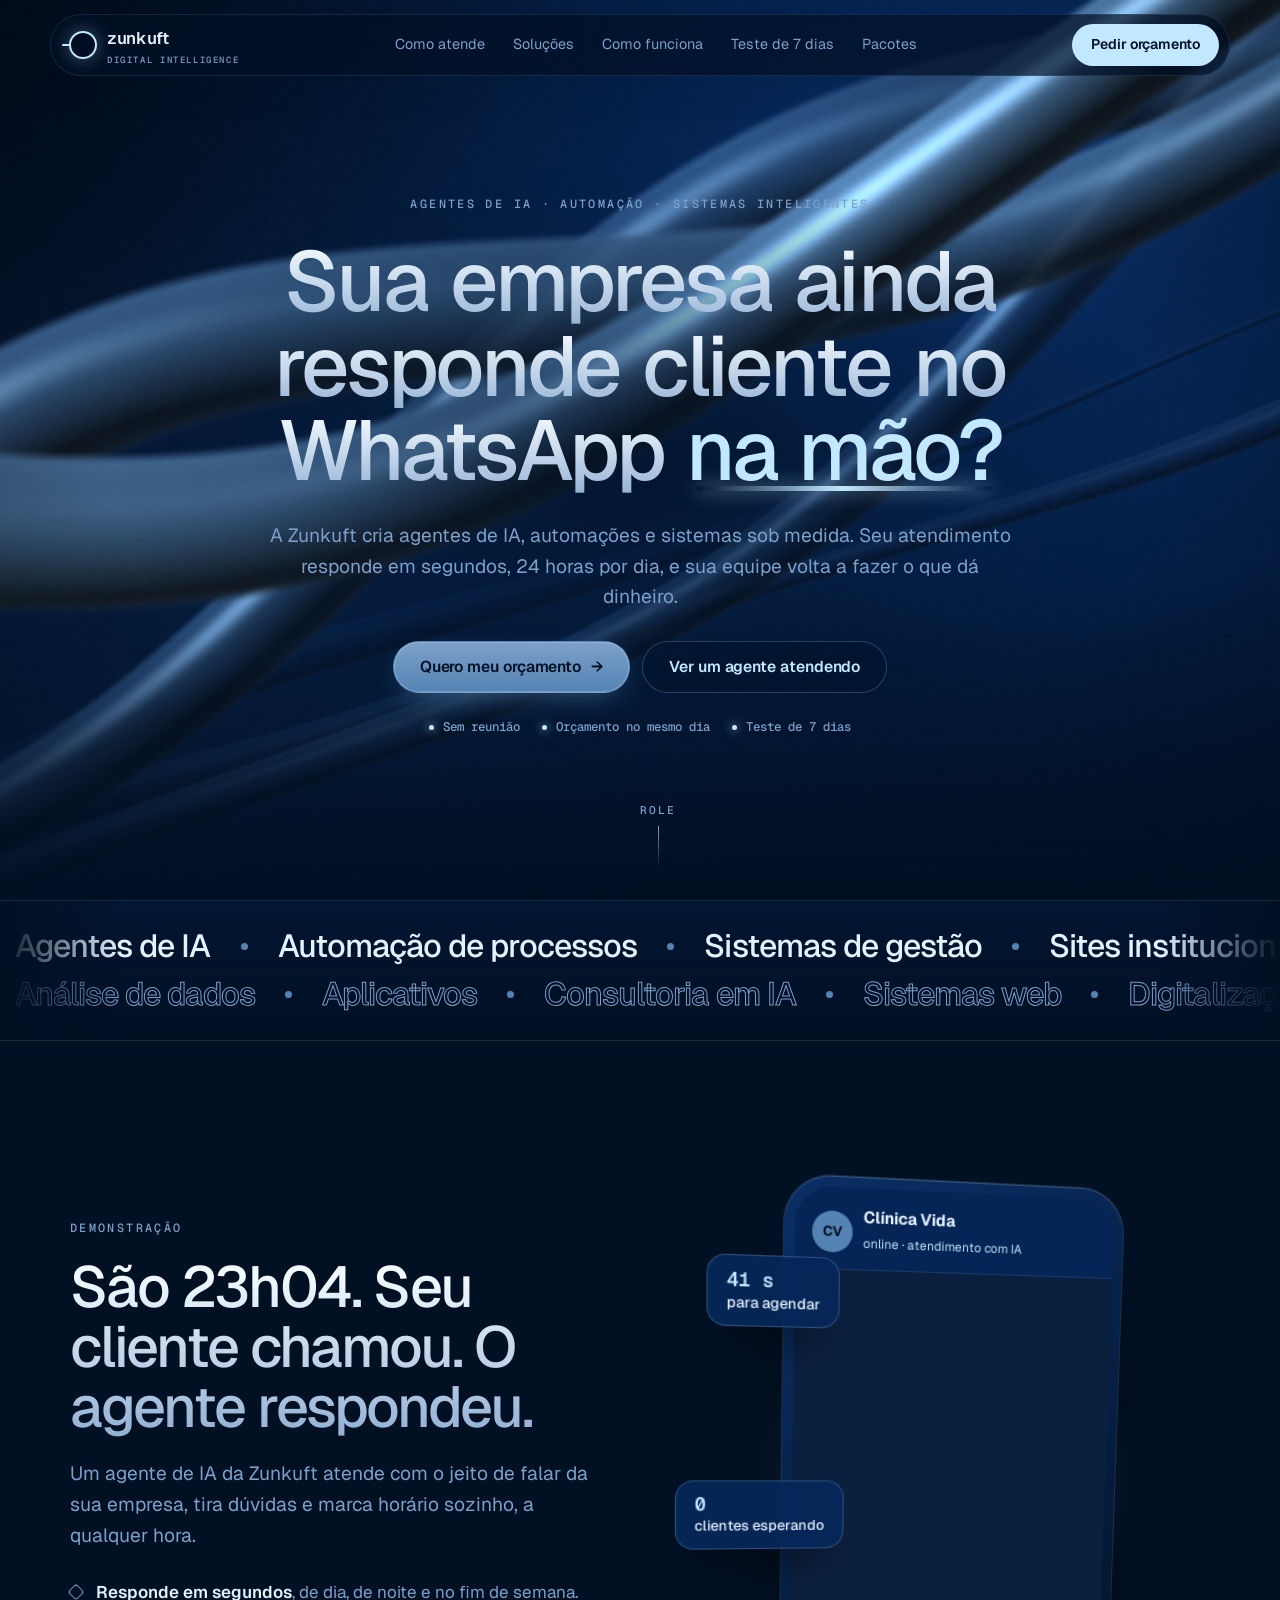
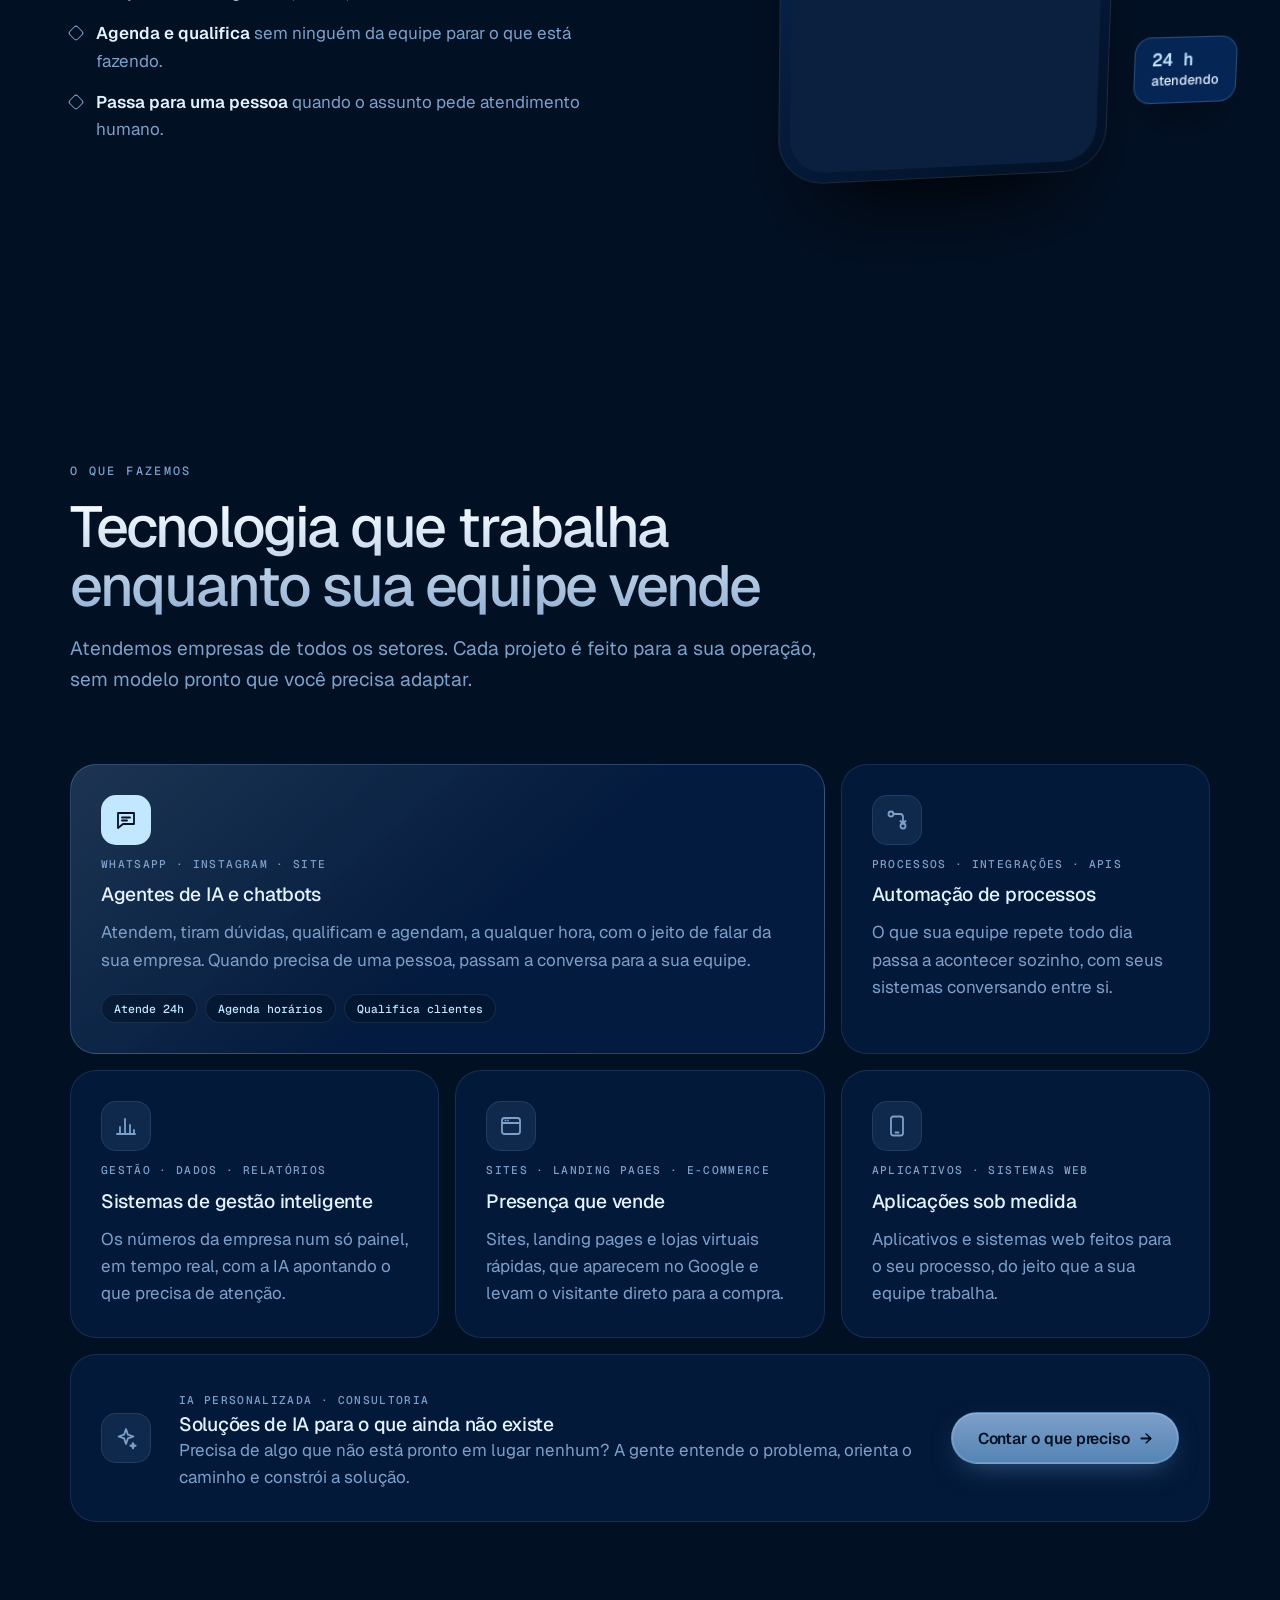
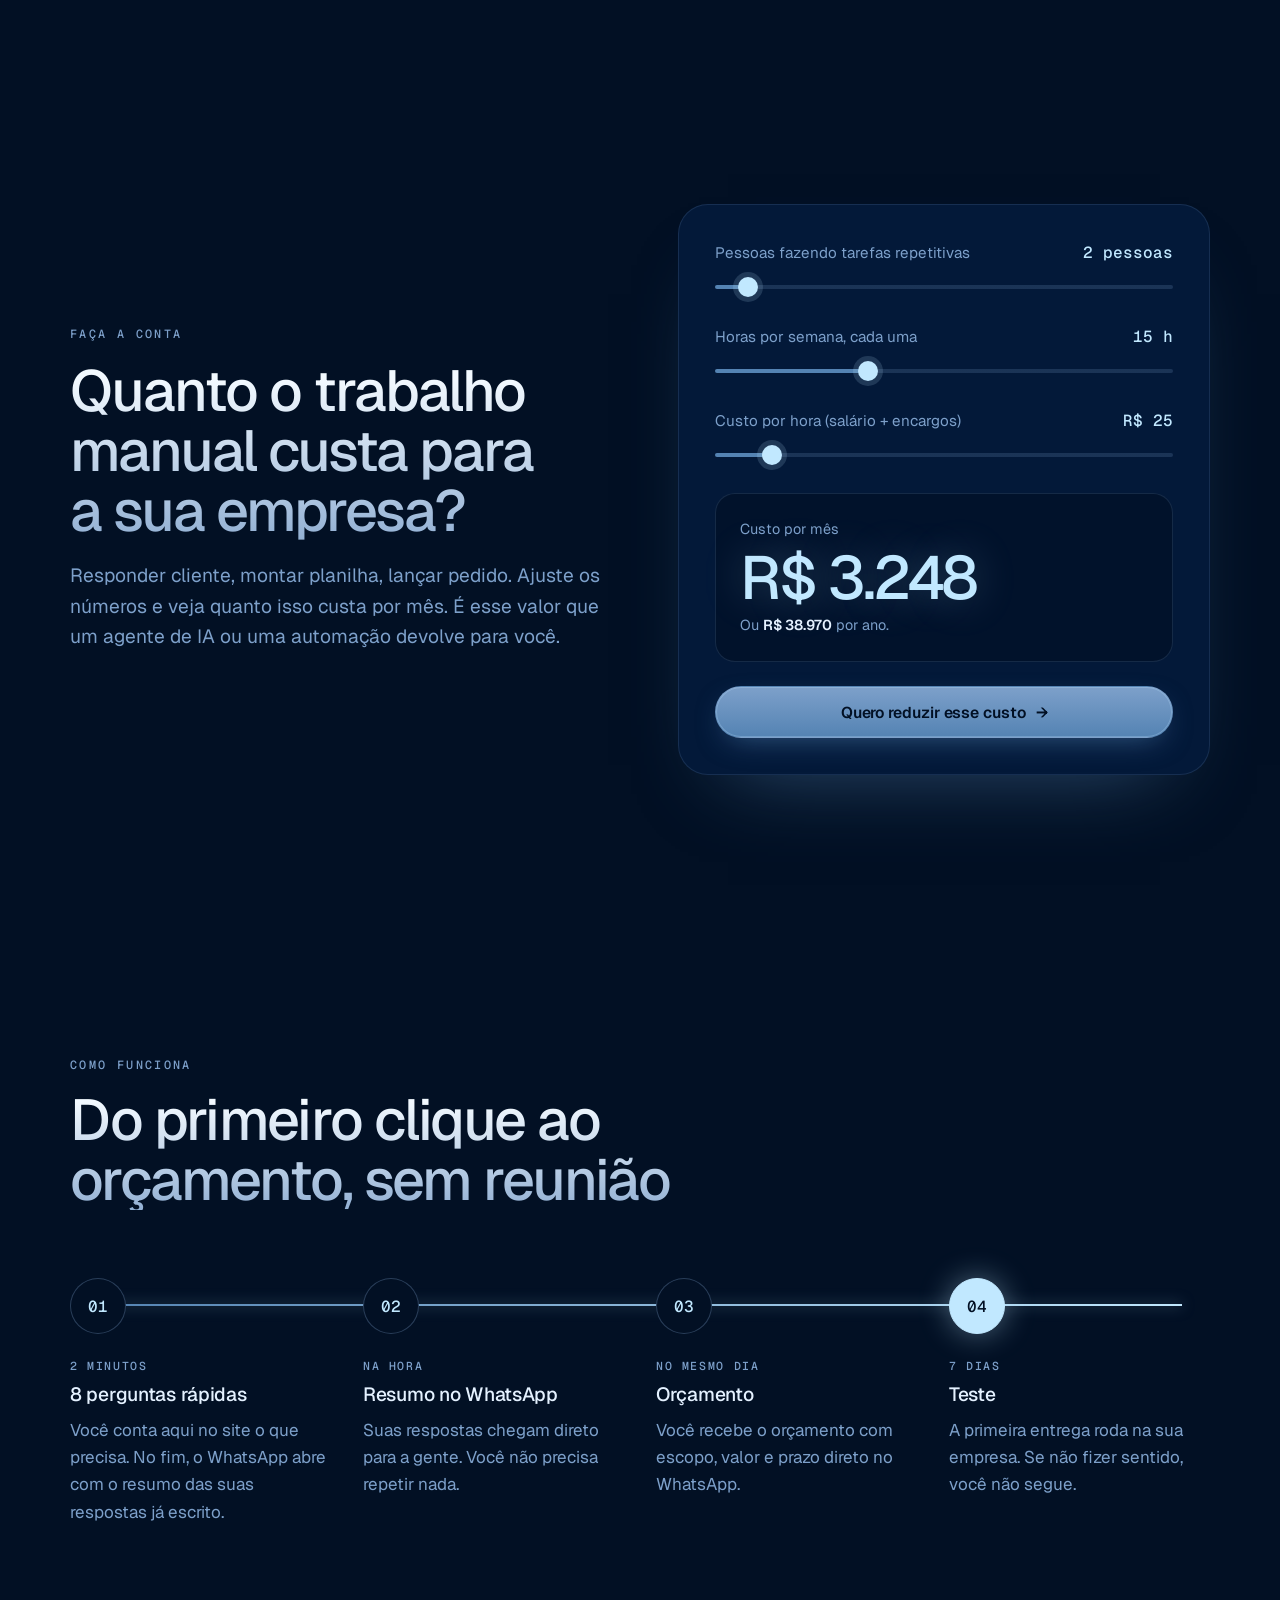
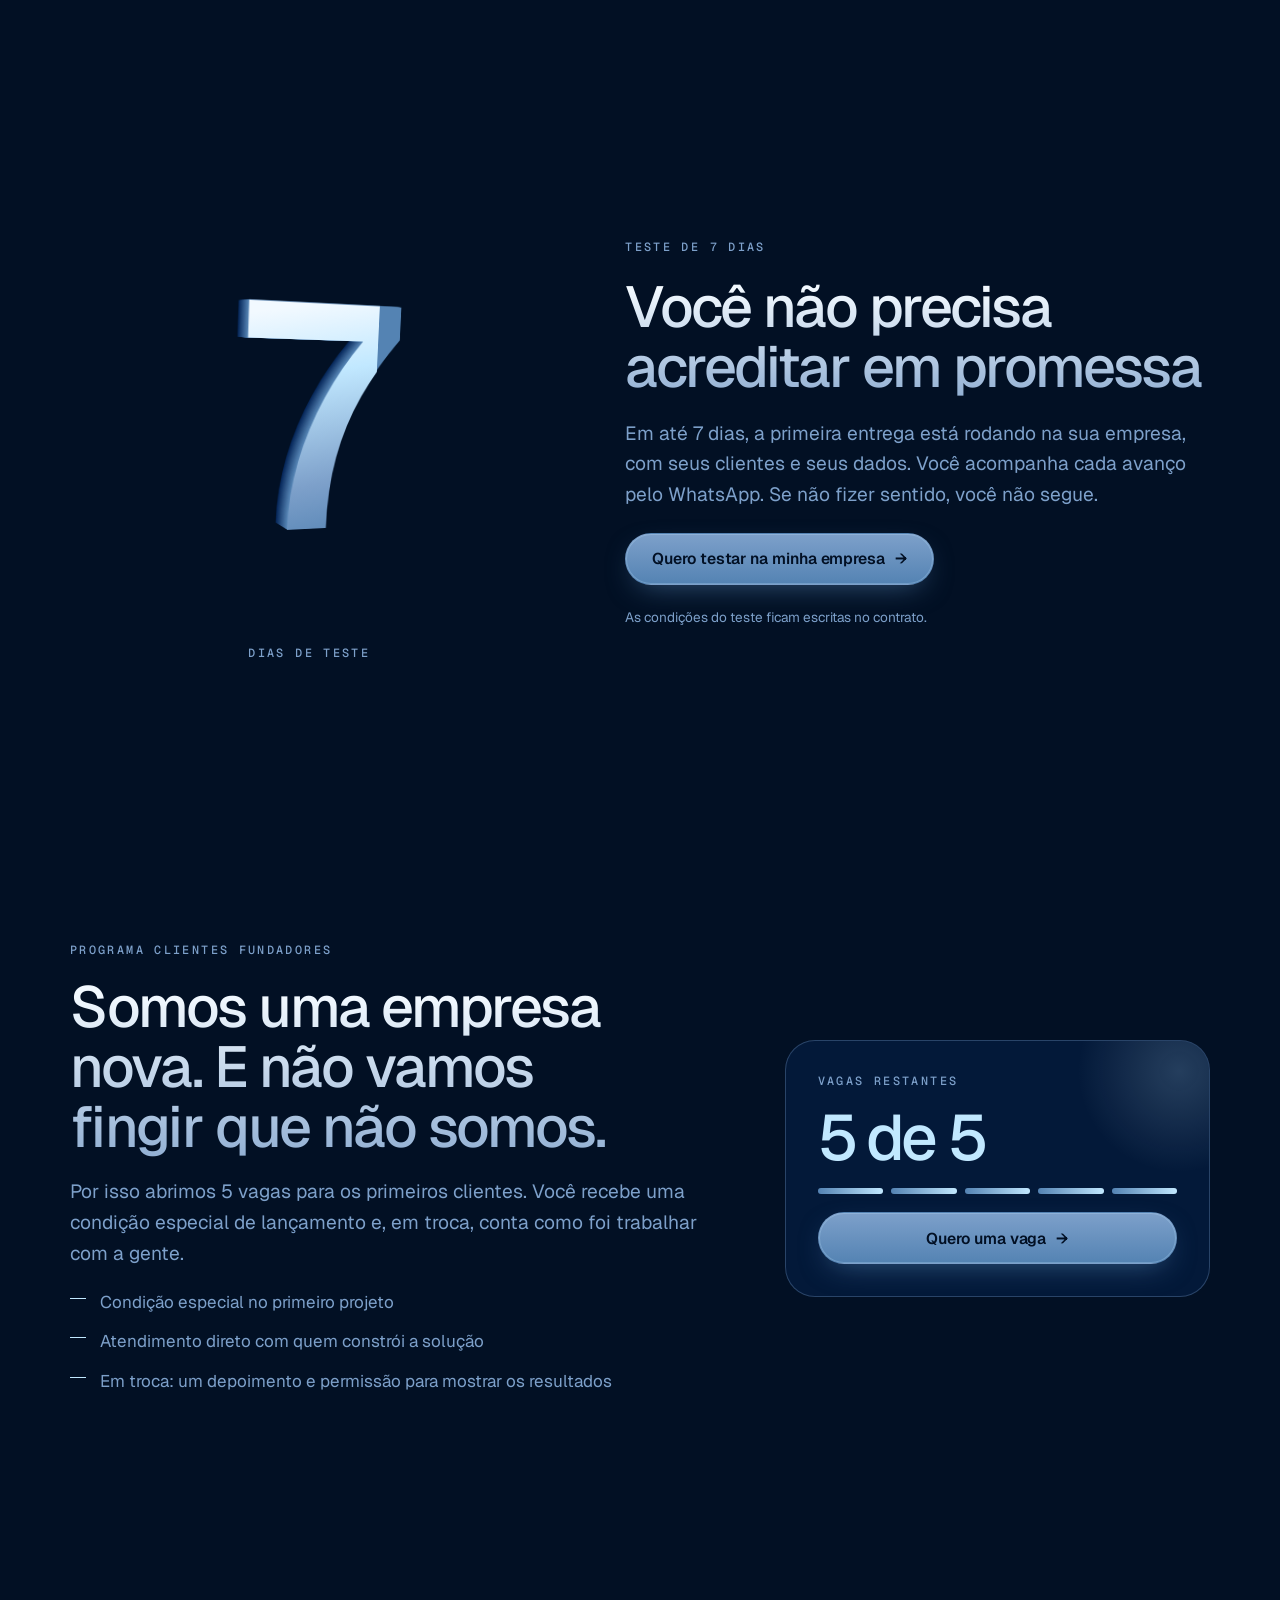
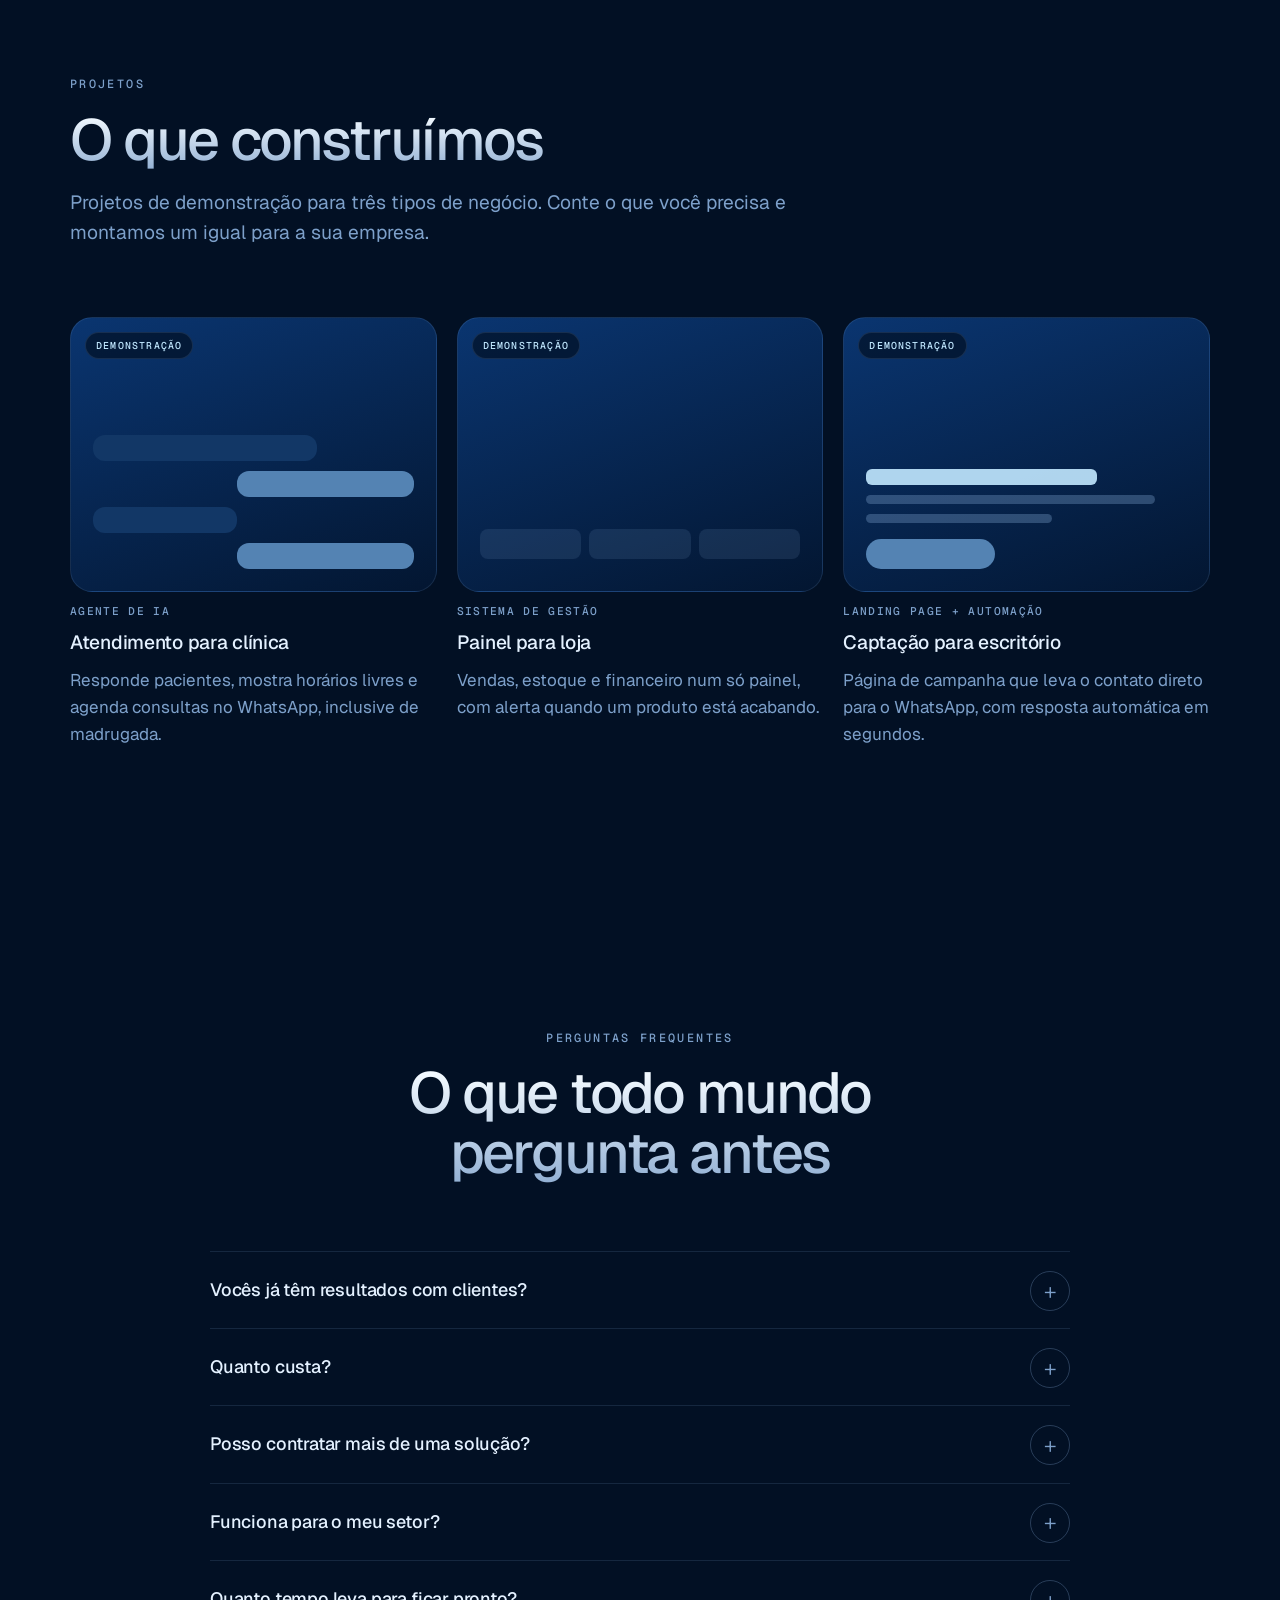
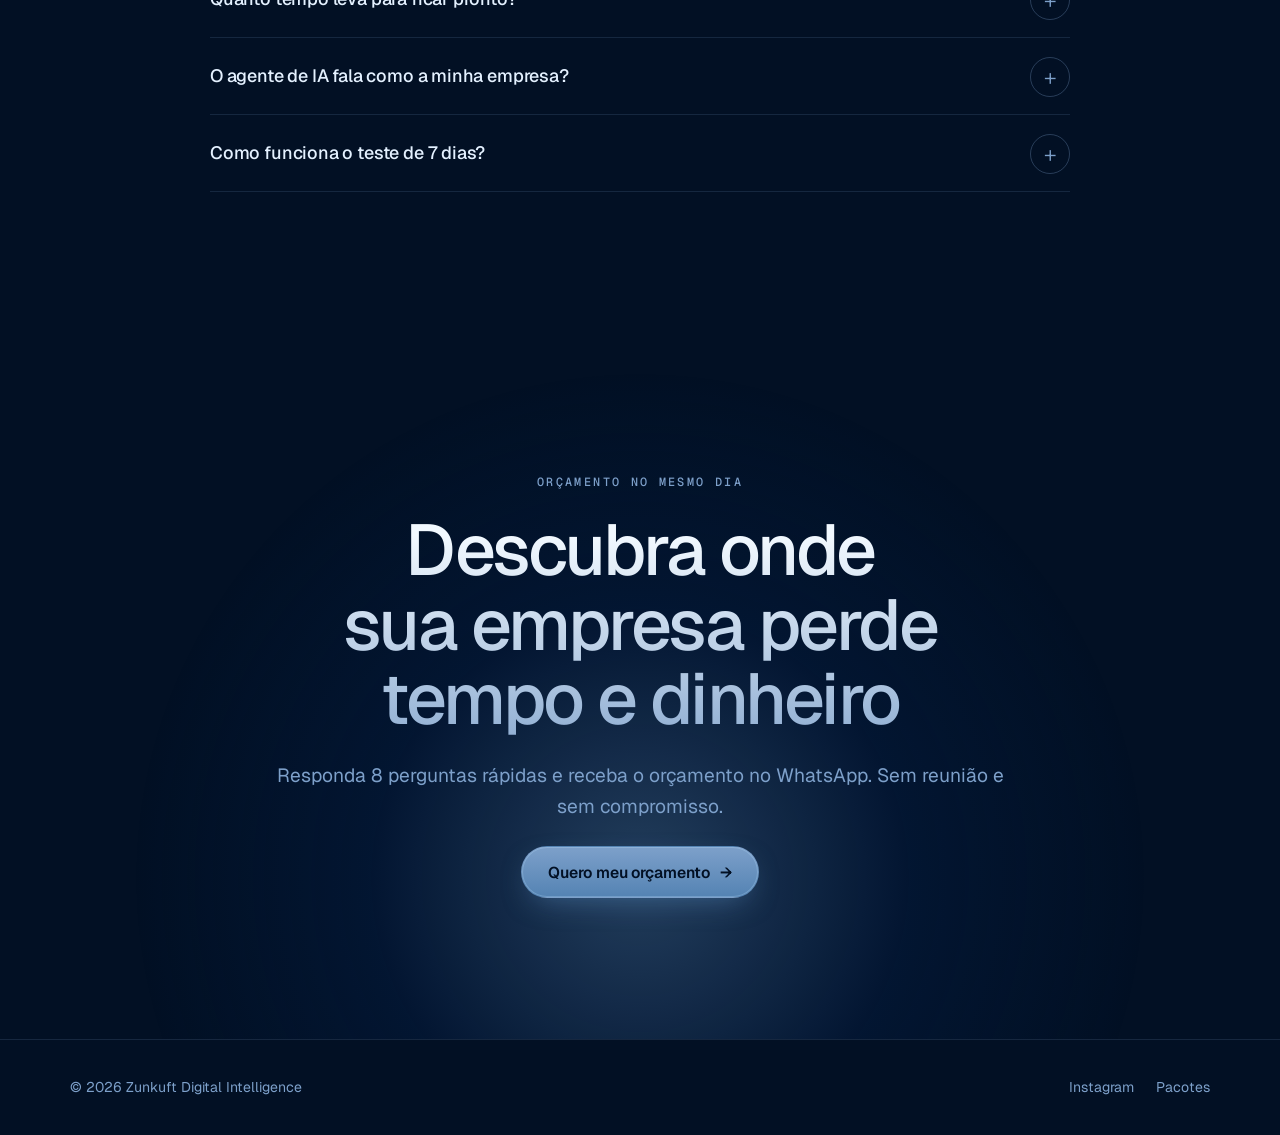
==== index.html @ aa63cb84 "Nova identidade azul-noite e estrutura cinematográfica com 3D - Paleta #021024 (60%), #5483B3 (20%)," ====
<!doctype html>
<html lang="pt-BR">
<head>
<meta charset="utf-8">
<meta name="viewport" content="width=device-width, initial-scale=1, viewport-fit=cover">
<title>Zunkuft Digital Intelligence · Agentes de IA, automação e sistemas sob medida</title>
<meta name="description" content="A Zunkuft cria agentes de IA, automações, sistemas de gestão inteligente, sites e landing pages sob medida. Orçamento no mesmo dia pelo WhatsApp e teste de 7 dias.">
<meta name="theme-color" content="#021024">
<meta property="og:title" content="Zunkuft Digital Intelligence">
<meta property="og:description" content="Agentes de IA, automações e sistemas sob medida. Orçamento no mesmo dia pelo WhatsApp e teste de 7 dias.">
<meta property="og:type" content="website">
<link rel="icon" href="data:image/svg+xml,%3Csvg xmlns='http://www.w3.org/2000/svg' viewBox='0 0 32 32'%3E%3Crect width='32' height='32' rx='8' fill='%23021024'/%3E%3Ccircle cx='18' cy='16' r='7' fill='none' stroke='%23C1E8FF' stroke-width='2.6'/%3E%3Cpath d='M5 16h6' stroke='%23C1E8FF' stroke-width='2.6' stroke-linecap='round'/%3E%3C/svg%3E">
<link rel="preconnect" href="https://fonts.googleapis.com">
<link rel="preconnect" href="https://fonts.gstatic.com" crossorigin>
<link rel="stylesheet" href="https://fonts.googleapis.com/css2?family=Geist:wght@300..700&family=Geist+Mono:wght@400;500&display=swap">
<link rel="stylesheet" href="assets/style.css">
<script>document.documentElement.classList.add("js")</script>
<script src="assets/config.js" defer></script>
<script src="assets/app.js" defer></script>
</head>
<body>
<a class="skip" href="#conteudo">Pular para o conteúdo</a>
<div class="progress" aria-hidden="true"></div>

<header class="top">
  <div class="nav-bar">
    <a class="brand" href="index.html" aria-label="Zunkuft Digital Intelligence, início">
      <span class="brand-mark" aria-hidden="true"></span>
      <span><b>zunkuft</b><small>Digital Intelligence</small></span>
    </a>
    <nav class="nav" aria-label="Principal">
      <a href="#demo">Como atende</a>
      <a href="#solucoes">Soluções</a>
      <a href="#como-funciona">Como funciona</a>
      <a href="#teste">Teste de 7 dias</a>
      <a href="pacotes.html">Pacotes</a>
    </nav>
    <div class="top-actions">
      <a class="btn btn-ghost" href="#" data-wa="Olá! Vim pelo site da Zunkuft.">WhatsApp</a>
      <a class="btn btn-light" href="#aplicar" data-aplicar>Pedir orçamento</a>
    </div>
  </div>
</header>

<main id="conteudo">

<section class="hero" id="topo">
  <canvas id="gl" aria-hidden="true"></canvas>
  <div class="hero-scrim" aria-hidden="true"></div>
  <div class="container hero-inner">
    <p class="kicker intro" style="--d:.4s">Agentes de IA · Automação · Sistemas inteligentes</p>
    <h1 class="hero-title"><span class="w"><span style="--i:0">Sua</span></span> <span class="w"><span style="--i:1">empresa</span></span> <span class="w"><span style="--i:2">ainda</span></span> <span class="w"><span style="--i:3">responde</span></span> <span class="w"><span style="--i:4">cliente</span></span> <span class="w"><span style="--i:5">no</span></span> <span class="w"><span style="--i:6">WhatsApp</span></span> <em><span class="w"><span style="--i:7">na</span></span> <span class="w"><span style="--i:8">mão?</span></span></em></h1>
    <p class="lead intro" style="--d:1.5s">A Zunkuft cria agentes de IA, automações e sistemas sob medida. Seu atendimento responde em segundos, 24 horas por dia, e sua equipe volta a fazer o que dá dinheiro.</p>
    <div class="cta-row intro" style="--d:1.7s">
      <a class="btn btn-primary" href="#aplicar" data-aplicar>Quero meu orçamento <span class="arr" aria-hidden="true">→</span></a>
      <a class="btn btn-ghost" href="#demo">Ver um agente atendendo</a>
    </div>
    <div class="proof intro" style="--d:1.9s"><span>Sem reunião</span><span>Orçamento no mesmo dia</span><span>Teste de 7 dias</span></div>
  </div>
  <a class="scroll-cue intro" style="--d:2.3s" href="#demo" aria-label="Rolar para a demonstração">Role<i aria-hidden="true"></i></a>
</section>

<div class="marquee" aria-hidden="true">
  <div class="track">
    <span>Agentes de IA</span><span>Automação de processos</span><span>Sistemas de gestão</span><span>Sites institucionais</span><span>Landing pages</span><span>Chatbots</span><span>Integrações e APIs</span><span>E-commerce</span>
    <span>Agentes de IA</span><span>Automação de processos</span><span>Sistemas de gestão</span><span>Sites institucionais</span><span>Landing pages</span><span>Chatbots</span><span>Integrações e APIs</span><span>E-commerce</span>
  </div>
  <div class="track rev">
    <span>Análise de dados</span><span>Aplicativos</span><span>Consultoria em IA</span><span>Sistemas web</span><span>Digitalização</span><span>IA personalizada</span><span>Orçamento no mesmo dia</span><span>Teste de 7 dias</span>
    <span>Análise de dados</span><span>Aplicativos</span><span>Consultoria em IA</span><span>Sistemas web</span><span>Digitalização</span><span>IA personalizada</span><span>Orçamento no mesmo dia</span><span>Teste de 7 dias</span>
  </div>
</div>

<section class="demo" id="demo">
  <div class="container">
    <div class="demo-copy reveal">
      <p class="kicker">Demonstração</p>
      <h2 class="grad">São 23h04. Seu cliente chamou. O agente respondeu.</h2>
      <p class="lead">Um agente de IA da Zunkuft atende com o jeito de falar da sua empresa, tira dúvidas e marca horário sozinho, a qualquer hora.</p>
      <ul class="ticks">
        <li><span><b>Responde em segundos</b>, de dia, de noite e no fim de semana.</span></li>
        <li><span><b>Agenda e qualifica</b> sem ninguém da equipe parar o que está fazendo.</span></li>
        <li><span><b>Passa para uma pessoa</b> quando o assunto pede atendimento humano.</span></li>
      </ul>
    </div>
    <div class="stage" id="stage">
      <div class="phone3d" id="phone3d">
        <div class="phone" role="img" aria-label="Demonstração: um agente de IA atende uma paciente às 23h04 e agenda uma consulta em 41 segundos.">
          <div class="screen">
            <div class="chat-head">
              <div class="avatar" aria-hidden="true">CV</div>
              <div><b>Clínica Vida</b><small>online · atendimento com IA</small></div>
            </div>
            <div class="chat-body" id="chat" aria-hidden="true"></div>
          </div>
        </div>
        <div class="chip3d c1" aria-hidden="true"><div><b>41 s</b>para agendar</div></div>
        <div class="chip3d c2" aria-hidden="true"><div><b>24 h</b>atendendo</div></div>
        <div class="chip3d c3" aria-hidden="true"><div><b>0</b>clientes esperando</div></div>
      </div>
    </div>
  </div>
</section>

<section id="solucoes">
  <div class="container">
    <div class="sec-head reveal">
      <p class="kicker">O que fazemos</p>
      <h2 class="grad">Tecnologia que trabalha enquanto sua equipe vende</h2>
      <p class="lead">Atendemos empresas de todos os setores. Cada projeto é feito para a sua operação, sem modelo pronto que você precisa adaptar.</p>
    </div>
    <div class="sol" data-stagger>
      <article class="card feature" data-tilt>
        <div class="ico" aria-hidden="true"><svg viewBox="0 0 24 24" fill="none" stroke="currentColor" stroke-width="1.8" stroke-linecap="round" stroke-linejoin="round"><path d="M4 5h16v11H9l-5 4z"/><path d="M8 9.5h8M8 12.5h5"/></svg></div>
        <span class="tag">WhatsApp · Instagram · Site</span>
        <h3>Agentes de IA e chatbots</h3>
        <p>Atendem, tiram dúvidas, qualificam e agendam, a qualquer hora, com o jeito de falar da sua empresa. Quando precisa de uma pessoa, passam a conversa para a sua equipe.</p>
        <div class="chips"><span>Atende 24h</span><span>Agenda horários</span><span>Qualifica clientes</span></div>
      </article>
      <article class="card" data-tilt>
        <div class="ico" aria-hidden="true"><svg viewBox="0 0 24 24" fill="none" stroke="currentColor" stroke-width="1.8" stroke-linecap="round" stroke-linejoin="round"><circle cx="6" cy="6" r="2.5"/><circle cx="18" cy="18" r="2.5"/><path d="M8.5 6H15a3 3 0 0 1 3 3v6.5"/><path d="M15.5 13l2.5 2.5 2.5-2.5"/></svg></div>
        <span class="tag">Processos · Integrações · APIs</span>
        <h3>Automação de processos</h3>
        <p>O que sua equipe repete todo dia passa a acontecer sozinho, com seus sistemas conversando entre si.</p>
      </article>
      <article class="card" data-tilt>
        <div class="ico" aria-hidden="true"><svg viewBox="0 0 24 24" fill="none" stroke="currentColor" stroke-width="1.8" stroke-linecap="round" stroke-linejoin="round"><path d="M3 20h18"/><path d="M6 20v-7M11 20V5M16 20v-9M20 20v-4"/></svg></div>
        <span class="tag">Gestão · Dados · Relatórios</span>
        <h3>Sistemas de gestão inteligente</h3>
        <p>Os números da empresa num só painel, em tempo real, com a IA apontando o que precisa de atenção.</p>
      </article>
      <article class="card" data-tilt>
        <div class="ico" aria-hidden="true"><svg viewBox="0 0 24 24" fill="none" stroke="currentColor" stroke-width="1.8" stroke-linecap="round" stroke-linejoin="round"><rect x="3" y="4" width="18" height="16" rx="2.5"/><path d="M3 9h18"/><path d="M6.5 6.5h.01M9 6.5h.01"/></svg></div>
        <span class="tag">Sites · Landing pages · E-commerce</span>
        <h3>Presença que vende</h3>
        <p>Sites, landing pages e lojas virtuais rápidas, que aparecem no Google e levam o visitante direto para a compra.</p>
      </article>
      <article class="card" data-tilt>
        <div class="ico" aria-hidden="true"><svg viewBox="0 0 24 24" fill="none" stroke="currentColor" stroke-width="1.8" stroke-linecap="round" stroke-linejoin="round"><rect x="6" y="2.5" width="12" height="19" rx="2.5"/><path d="M10.5 18.5h3"/></svg></div>
        <span class="tag">Aplicativos · Sistemas web</span>
        <h3>Aplicações sob medida</h3>
        <p>Aplicativos e sistemas web feitos para o seu processo, do jeito que a sua equipe trabalha.</p>
      </article>
      <article class="card wide" data-tilt>
        <div class="ico" aria-hidden="true"><svg viewBox="0 0 24 24" fill="none" stroke="currentColor" stroke-width="1.8" stroke-linecap="round" stroke-linejoin="round"><path d="M12 3l1.9 5.6L19.5 10.5l-5.6 1.9L12 18l-1.9-5.6L4.5 10.5l5.6-1.9z"/><path d="M19 17l.7 2 2 .7-2 .7-.7 2-.7-2-2-.7 2-.7z"/></svg></div>
        <div><span class="tag">IA personalizada · Consultoria</span><h3>Soluções de IA para o que ainda não existe</h3><p class="muted">Precisa de algo que não está pronto em lugar nenhum? A gente entende o problema, orienta o caminho e constrói a solução.</p></div>
        <a class="btn btn-primary" href="#aplicar" data-aplicar>Contar o que preciso <span class="arr" aria-hidden="true">→</span></a>
      </article>
    </div>
  </div>
</section>

<section id="custo">
  <div class="container custo">
    <div class="custo-copy reveal">
      <p class="kicker">Faça a conta</p>
      <h2 class="grad">Quanto o trabalho manual custa para a sua empresa?</h2>
      <p class="lead">Responder cliente, montar planilha, lançar pedido. Ajuste os números e veja quanto isso custa por mês. É esse valor que um agente de IA ou uma automação devolve para você.</p>
    </div>
    <div class="calc reveal" id="calc" style="--d:.15s">
      <div class="field">
        <div class="field-top"><label for="calc-pessoas">Pessoas fazendo tarefas repetitivas</label><output id="out-pessoas" for="calc-pessoas">2 pessoas</output></div>
        <input type="range" id="calc-pessoas" min="1" max="20" step="1" value="2">
      </div>
      <div class="field">
        <div class="field-top"><label for="calc-horas">Horas por semana, cada uma</label><output id="out-horas" for="calc-horas">15 h</output></div>
        <input type="range" id="calc-horas" min="1" max="44" step="1" value="15">
      </div>
      <div class="field">
        <div class="field-top"><label for="calc-custo">Custo por hora (salário + encargos)</label><output id="out-custo" for="calc-custo">R$ 25</output></div>
        <input type="range" id="calc-custo" min="10" max="150" step="5" value="25">
      </div>
      <div class="calc-out" aria-live="polite">
        <small>Custo por mês</small>
        <span class="big" id="calc-mes">R$ 3.248</span>
        <small>Ou <b id="calc-ano">R$ 38.970</b> por ano.</small>
      </div>
      <a class="btn btn-primary" href="#aplicar" data-aplicar data-from-calc>Quero reduzir esse custo <span class="arr" aria-hidden="true">→</span></a>
    </div>
  </div>
</section>

<section id="como-funciona">
  <div class="container">
    <div class="sec-head reveal">
      <p class="kicker">Como funciona</p>
      <h2 class="grad">Do primeiro clique ao orçamento, sem reunião</h2>
    </div>
    <ol class="steps" data-stagger>
      <li><span class="num" aria-hidden="true">01</span><span class="when">2 minutos</span><h3>8 perguntas rápidas</h3><p>Você conta aqui no site o que precisa. No fim, o WhatsApp abre com o resumo das suas respostas já escrito.</p></li>
      <li><span class="num" aria-hidden="true">02</span><span class="when">Na hora</span><h3>Resumo no WhatsApp</h3><p>Suas respostas chegam direto para a gente. Você não precisa repetir nada.</p></li>
      <li><span class="num" aria-hidden="true">03</span><span class="when">No mesmo dia</span><h3>Orçamento</h3><p>Você recebe o orçamento com escopo, valor e prazo direto no WhatsApp.</p></li>
      <li><span class="num" aria-hidden="true">04</span><span class="when">7 dias</span><h3>Teste</h3><p>A primeira entrega roda na sua empresa. Se não fizer sentido, você não segue.</p></li>
    </ol>
  </div>
</section>

<section class="teste" id="teste">
  <div class="container">
    <div class="reveal">
      <div class="seven-stage"><div class="seven3d" id="seven3d" aria-hidden="true"></div></div>
      <p class="seven-label">dias de teste</p>
    </div>
    <div class="teste-copy reveal" style="--d:.15s">
      <p class="kicker">Teste de 7 dias</p>
      <h2 class="grad">Você não precisa acreditar em promessa</h2>
      <p class="lead">Em até 7 dias, a primeira entrega está rodando na sua empresa, com seus clientes e seus dados. Você acompanha cada avanço pelo WhatsApp. Se não fizer sentido, você não segue.</p>
      <a class="btn btn-primary" href="#aplicar" data-aplicar>Quero testar na minha empresa <span class="arr" aria-hidden="true">→</span></a>
      <p class="fine">As condições do teste ficam escritas no contrato.</p>
    </div>
  </div>
</section>

<section id="fundadores">
  <div class="container fund">
    <div class="fund-copy reveal">
      <p class="kicker">Programa Clientes Fundadores</p>
      <h2 class="grad">Somos uma empresa nova. E não vamos fingir que não somos.</h2>
      <p class="lead">Por isso abrimos 5 vagas para os primeiros clientes. Você recebe uma condição especial de lançamento e, em troca, conta como foi trabalhar com a gente.</p>
      <ul>
        <li>Condição especial no primeiro projeto</li>
        <li>Atendimento direto com quem constrói a solução</li>
        <li>Em troca: um depoimento e permissão para mostrar os resultados</li>
      </ul>
    </div>
    <div class="vagas reveal" style="--d:.15s">
      <span class="kicker">Vagas restantes</span>
      <span class="n"><span data-vagas>5</span> de 5</span>
      <div class="dots" aria-hidden="true"></div>
      <a class="btn btn-primary" href="#aplicar" data-aplicar>Quero uma vaga <span class="arr" aria-hidden="true">→</span></a>
    </div>
  </div>
</section>

<section id="projetos">
  <div class="container">
    <div class="sec-head reveal">
      <p class="kicker">Projetos</p>
      <h2 class="grad">O que construímos</h2>
      <p class="lead">Projetos de demonstração para três tipos de negócio. Conte o que você precisa e montamos um igual para a sua empresa.</p>
    </div>
    <div class="proj" data-stagger>
      <article>
        <div class="prev" aria-hidden="true"><span class="badge">Demonstração</span><div class="mk-b"></div><div class="mk-b r"></div><div class="mk-b s"></div><div class="mk-b r"></div></div>
        <span class="tag">Agente de IA</span><h3>Atendimento para clínica</h3><p>Responde pacientes, mostra horários livres e agenda consultas no WhatsApp, inclusive de madrugada.</p>
      </article>
      <article>
        <div class="prev" aria-hidden="true"><span class="badge">Demonstração</span><div class="mk-kpi"><i></i><i></i><i></i></div><div class="mk-bars"><i style="height:40%"></i><i style="height:55%"></i><i style="height:48%"></i><i style="height:70%"></i><i style="height:62%"></i><i style="height:92%"></i></div></div>
        <span class="tag">Sistema de gestão</span><h3>Painel para loja</h3><p>Vendas, estoque e financeiro num só painel, com alerta quando um produto está acabando.</p>
      </article>
      <article>
        <div class="prev" aria-hidden="true"><span class="badge">Demonstração</span><div class="mk-h"></div><div class="mk-l"></div><div class="mk-l s"></div><div class="mk-btn"></div></div>
        <span class="tag">Landing page + automação</span><h3>Captação para escritório</h3><p>Página de campanha que leva o contato direto para o WhatsApp, com resposta automática em segundos.</p>
      </article>
    </div>
  </div>
</section>

<section id="perguntas">
  <div class="container">
    <div class="sec-head center reveal">
      <p class="kicker">Perguntas frequentes</p>
      <h2 class="grad">O que todo mundo pergunta antes</h2>
    </div>
    <div class="faq reveal">
      <details><summary>Vocês já têm resultados com clientes?</summary><p>Somos uma empresa nova, por isso preferimos te mostrar funcionando. Você testa a primeira entrega por 7 dias na sua empresa antes de seguir.</p></details>
      <details><summary>Quanto custa?</summary><p>De R$ 1 mil a R$ 50 mil, conforme o tipo e a quantidade de soluções. Sites e landing pages têm <a href="pacotes.html">pacotes com preço fechado</a>. O resto é orçado pelo WhatsApp, no mesmo dia.</p></details>
      <details><summary>Posso contratar mais de uma solução?</summary><p>Pode. Nas perguntas do orçamento você marca todas as soluções que quiser, e o orçamento já vem com tudo junto.</p></details>
      <details><summary>Funciona para o meu setor?</summary><p>Atendemos empresas de todos os setores. Se a sua equipe repete tarefas, responde as mesmas perguntas ou junta números em planilha, existe espaço para IA e automação.</p></details>
      <details><summary>Quanto tempo leva para ficar pronto?</summary><p>A primeira entrega roda em até 7 dias. Projetos maiores são divididos em fases, para você ver resultado desde a primeira semana.</p></details>
      <details><summary>O agente de IA fala como a minha empresa?</summary><p>Sim. Ele aprende seus produtos, preços, horários e o tom que vocês usam com os clientes. Quando não souber responder, passa a conversa para uma pessoa da sua equipe.</p></details>
      <details><summary>Como funciona o teste de 7 dias?</summary><p>Depois da contratação, entregamos a primeira parte do projeto em até 7 dias. Se não fizer sentido para você, você não segue com o restante. As condições ficam escritas no contrato.</p></details>
    </div>
  </div>
</section>

<section class="final">
  <div class="container reveal">
    <p class="kicker">Orçamento no mesmo dia</p>
    <h2 class="grad">Descubra onde sua empresa perde tempo e dinheiro</h2>
    <p class="lead">Responda 8 perguntas rápidas e receba o orçamento no WhatsApp. Sem reunião e sem compromisso.</p>
    <div class="cta-row">
      <a class="btn btn-primary" href="#aplicar" data-aplicar>Quero meu orçamento <span class="arr" aria-hidden="true">→</span></a>
      <a class="btn btn-ghost" href="#" data-wa="Olá! Vim pelo site da Zunkuft e quero saber mais.">Falar no WhatsApp</a>
    </div>
  </div>
</section>

</main>

<footer>
  <div class="container">
    <span>© <span data-ano>2026</span> Zunkuft Digital Intelligence</span>
    <nav aria-label="Rodapé">
      <a href="#" data-ig target="_blank" rel="noopener">Instagram</a>
      <a href="#" data-wa="Olá! Vim pelo site da Zunkuft.">WhatsApp</a>
      <a href="pacotes.html">Pacotes</a>
    </nav>
  </div>
</footer>

<dialog class="apl" id="aplicacao" aria-labelledby="apl-title">
  <form novalidate>
    <div class="apl-head">
      <div class="bar" aria-hidden="true"><i></i></div>
      <span class="count" aria-live="polite">1 de 8</span>
      <button type="button" class="x" data-close aria-label="Fechar">×</button>
    </div>
    <div class="apl-body"></div>
    <div class="apl-foot">
      <button type="button" class="btn btn-ghost" data-back>Voltar</button>
      <button type="submit" class="btn btn-primary" data-next>Continuar <span class="arr" aria-hidden="true">→</span></button>
    </div>
  </form>
</dialog>
</body>
</html>
---- assets/style.css ----
/* Zunkuft · paleta 60/20/15/5
   #021024 fundos e identidade (60%) · #5483B3 botões e elementos (20%)
   #7DA0CA detalhes e ícones (15%) · #C1E8FF destaques especiais (5%)
   #052659 entra como superfície (cartões), derivada da mesma paleta. */
:root{
  --bg:#021024; --surface:#052659; --btn:#5483B3; --detail:#7DA0CA; --hi:#C1E8FF;
  --text:#E4F1FF; --muted:#7DA0CA; --line:rgba(125,160,202,.16); --line-strong:rgba(125,160,202,.32);
  --card:rgba(5,38,89,.42); --card-hover:rgba(5,38,89,.62);
  --ease-out:cubic-bezier(0.23,1,0.32,1);
  --ease-in-out:cubic-bezier(0.77,0,0.175,1);
  --f-sans:"Geist","Segoe UI",system-ui,-apple-system,sans-serif;
  --f-mono:"Geist Mono",ui-monospace,Consolas,monospace;
  color-scheme:dark;
}

*{box-sizing:border-box}
[hidden]{display:none!important}
html{-webkit-text-size-adjust:100%;overflow-x:clip;background:var(--bg)}
body{margin:0;background:var(--bg);color:var(--text);font:400 17px/1.6 var(--f-sans);-webkit-font-smoothing:antialiased;-webkit-tap-highlight-color:transparent;overflow-x:clip}
img,svg,canvas{display:block;max-width:100%}
a{color:inherit}
::selection{background:var(--btn);color:var(--bg)}
:focus-visible{outline:2px solid var(--hi);outline-offset:3px;border-radius:10px}
.container{position:relative;max-width:1180px;margin:0 auto;padding-left:max(20px,env(safe-area-inset-left,0px));padding-right:max(20px,env(safe-area-inset-right,0px))}
h1,h2,h3{margin:0;text-wrap:balance;letter-spacing:-.035em;font-weight:500}
h1{font-size:clamp(2.6rem,6.6vw,5.6rem);line-height:1}
h2{font-size:clamp(2rem,4.6vw,3.6rem);line-height:1.04}
h3{font-size:1.2rem;line-height:1.25;letter-spacing:-.015em}
p{margin:0}
.grad{background:linear-gradient(180deg,#F2F9FF 10%,var(--detail) 120%);-webkit-background-clip:text;background-clip:text;color:transparent}
.kicker{font:500 .74rem/1.3 var(--f-mono);letter-spacing:.2em;text-transform:uppercase;color:var(--detail)}
.lead{font-size:clamp(1.05rem,1.5vw,1.2rem);color:var(--muted);max-width:58ch}
.muted{color:var(--muted)}
section{position:relative;padding-block:clamp(84px,11vw,150px)}
.sec-head{display:grid;gap:18px;max-width:760px;margin-bottom:clamp(40px,6vw,68px)}
.sec-head.center{margin-inline:auto;text-align:center;justify-items:center}
.skip{position:absolute;left:-999px;top:8px;background:var(--hi);color:var(--bg);padding:8px 14px;border-radius:8px;z-index:60}
.skip:focus{left:12px}

/* Botões em pílula, como na referência */
.btn{position:relative;display:inline-flex;align-items:center;justify-content:center;gap:10px;min-height:52px;padding:0 26px;border-radius:999px;font:600 .98rem/1.1 var(--f-sans);letter-spacing:-.005em;text-decoration:none;border:1px solid transparent;cursor:pointer;text-align:center;transition:transform .16s var(--ease-out),background-color .25s ease,border-color .25s ease,color .25s ease,box-shadow .35s ease;user-select:none;-webkit-user-select:none}
.btn:active{transform:scale(.97)}
.btn .arr{display:inline-block;transition:transform .3s var(--ease-out)}
.btn-primary{background:linear-gradient(180deg,var(--detail),var(--btn));color:var(--bg);box-shadow:0 0 0 1px rgba(193,232,255,.25) inset,0 10px 30px -12px rgba(84,131,179,.7)}
.btn-ghost{background:rgba(2,16,36,.35);border-color:var(--line-strong);color:var(--hi)}
.btn-light{background:var(--hi);color:var(--bg)}
@media (hover:hover) and (pointer:fine){
  .btn-primary:hover{box-shadow:0 0 0 1px rgba(193,232,255,.45) inset,0 14px 40px -10px rgba(125,160,202,.85)}
  .btn-ghost:hover{border-color:var(--detail);background:rgba(5,38,89,.5)}
  .btn-light:hover{background:#FFFFFF}
  .btn:hover .arr{transform:translateX(4px)}
}

/* Barra de leitura (só onde o navegador anima pela rolagem) */
.progress{display:none}
@supports (animation-timeline: scroll()){
  .progress{display:block;position:fixed;top:0;left:0;right:0;height:2px;background:linear-gradient(90deg,var(--btn),var(--hi));transform-origin:left;transform:scaleX(0);z-index:70;animation:grow linear both;animation-timeline:scroll(root)}
}
@keyframes grow{to{transform:scaleX(1)}}

/* Topo: barra flutuante arredondada (sem blur para não pesar sobre o 3D) */
.top{position:fixed;top:0;left:0;right:0;z-index:50;padding-top:calc(env(safe-area-inset-top,0px) + 14px);pointer-events:none}
.nav-bar{pointer-events:auto;display:flex;align-items:center;justify-content:space-between;gap:16px;height:62px;margin-inline:max(12px,env(safe-area-inset-left,0px));padding:0 10px 0 18px;border-radius:999px;background:rgba(2,16,36,.72);border:1px solid var(--line);box-shadow:0 20px 50px -30px rgba(0,0,0,.8);max-width:1180px}
@media (min-width:1220px){.nav-bar{margin-inline:auto}}
.brand{display:flex;align-items:center;gap:10px;text-decoration:none;color:var(--text);min-width:0}
.brand-mark{position:relative;width:28px;height:28px;flex:none;border-radius:50%;border:2px solid var(--hi);box-shadow:0 0 18px rgba(193,232,255,.35)}
.brand-mark::after{content:"";position:absolute;left:-9px;top:50%;width:9px;height:2px;margin-top:-1px;background:var(--hi);border-radius:2px}
.brand b{font:600 1.05rem/1 var(--f-sans);letter-spacing:-.02em}
.brand small{display:block;font:500 .56rem/1 var(--f-mono);letter-spacing:.18em;text-transform:uppercase;color:var(--muted);margin-top:4px}
.nav{display:flex;gap:28px;align-items:center}
.nav a{position:relative;text-decoration:none;font-size:.9rem;color:var(--muted);transition:color .2s ease}
.nav a[aria-current="page"]{color:var(--text)}
@media (hover:hover) and (pointer:fine){.nav a:hover{color:var(--text)}}
.top-actions{display:flex;gap:8px;align-items:center}
.top .btn{min-height:42px;padding:0 18px;font-size:.88rem}
@media (max-width:980px){.nav{display:none}}
@media (max-width:560px){.top .btn-ghost{display:none}.brand small{display:none}.nav-bar{padding-left:14px}}

/* Hero cinematográfico */
.hero{position:relative;min-height:max(640px,100svh);display:grid;place-items:center;padding-block:140px 110px;overflow:hidden;isolation:isolate}
#gl{position:absolute;inset:0;width:100%;height:100%;z-index:-2;background:radial-gradient(ellipse at 70% 30%,#052659 0%,#021024 60%)}
.hero-scrim{position:absolute;inset:0;z-index:-1;background:radial-gradient(ellipse 55% 45% at 50% 52%,rgba(2,16,36,.72),rgba(2,16,36,0) 75%),linear-gradient(180deg,rgba(2,16,36,0) 65%,var(--bg) 100%);pointer-events:none}
.hero-inner{display:grid;justify-items:center;text-align:center;gap:28px;will-change:transform,opacity}
.hero-title{max-width:16ch}
/* O degradê vai em cada palavra: no título inteiro ele quebra quando as palavras se movem */
.hero-title .w>span,.page-hero h1 .w>span{background:linear-gradient(180deg,#F2F9FF 10%,var(--detail) 125%);-webkit-background-clip:text;background-clip:text;color:transparent;-webkit-text-fill-color:transparent}
.hero-title em .w>span,.page-hero h1 em .w>span{background:none;color:var(--hi);-webkit-text-fill-color:var(--hi)}
.hero-title .w{display:inline-block;overflow:hidden;vertical-align:top;padding:0 .02em .12em;margin-bottom:-.12em}
.hero-title .w>span{display:inline-block;transform:translateY(105%);opacity:0;animation:wordUp 1.2s var(--ease-out) forwards;animation-delay:calc(var(--i,0) * 75ms + 700ms)}
@keyframes wordUp{to{transform:none;opacity:1}}
.hero-title em{font-style:normal;position:relative;display:inline-block;color:var(--hi);-webkit-text-fill-color:var(--hi)}
.hero-title em .w>span{color:var(--hi);-webkit-text-fill-color:var(--hi)}
.hero-title em::after{content:"";position:absolute;left:4%;right:4%;bottom:.02em;height:.06em;border-radius:99px;background:linear-gradient(90deg,transparent,var(--hi),transparent);transform:scaleX(0);animation:line 1.1s var(--ease-out) 1.65s forwards;box-shadow:0 0 18px rgba(193,232,255,.6)}
@keyframes line{to{transform:scaleX(1)}}
.intro{opacity:0;transform:translateY(16px);animation:intro 1.1s var(--ease-out) forwards;animation-delay:var(--d,0s)}
@keyframes intro{to{opacity:1;transform:none}}
.cta-row{display:flex;flex-wrap:wrap;gap:12px;justify-content:center}
.proof{display:flex;flex-wrap:wrap;justify-content:center;gap:10px 22px;font:500 .78rem/1 var(--f-mono);color:var(--muted)}
.proof span::before{content:"";display:inline-block;width:5px;height:5px;border-radius:50%;background:var(--hi);margin-right:9px;vertical-align:middle;box-shadow:0 0 10px var(--hi)}
.scroll-cue{position:absolute;bottom:32px;left:50%;transform:translateX(-50%);display:grid;justify-items:center;gap:10px;font:500 .7rem/1 var(--f-mono);letter-spacing:.18em;text-transform:uppercase;color:var(--muted);text-decoration:none}
.scroll-cue i{width:1px;height:42px;background:linear-gradient(var(--detail),transparent);transform-origin:top;animation:cue 2.4s var(--ease-in-out) infinite}
@keyframes cue{0%{transform:scaleY(0)}50%{transform:scaleY(1)}100%{transform:scaleY(1);opacity:0}}

/* Letreiro em duas faixas */
.marquee{position:relative;padding-block:26px;border-block:1px solid var(--line);overflow:hidden;display:grid;gap:10px;background:linear-gradient(180deg,rgba(5,38,89,.25),rgba(2,16,36,0))}
.marquee::before,.marquee::after{content:"";position:absolute;top:0;bottom:0;width:120px;z-index:1;pointer-events:none}
.marquee::before{left:0;background:linear-gradient(90deg,var(--bg),transparent)}
.marquee::after{right:0;background:linear-gradient(-90deg,var(--bg),transparent)}
.track{display:flex;width:max-content;animation:marquee 46s linear infinite}
.track.rev{animation-direction:reverse;animation-duration:58s}
.track span{display:flex;align-items:center;gap:30px;padding:0 15px;font:500 clamp(1.3rem,2.6vw,2rem)/1.2 var(--f-sans);letter-spacing:-.03em;white-space:nowrap;color:var(--text)}
.track.rev span{color:transparent;-webkit-text-stroke:1px var(--detail)}
.track span::after{content:"";width:7px;height:7px;border-radius:50%;background:var(--btn)}
@keyframes marquee{to{transform:translateX(-50%)}}

/* Demonstração com celular em 3D */
.demo .container{display:grid;grid-template-columns:minmax(0,1fr) minmax(0,1fr);gap:clamp(40px,6vw,96px);align-items:center}
@media (max-width:940px){.demo .container{grid-template-columns:1fr}}
.demo-copy{display:grid;gap:22px}
.ticks{list-style:none;margin:6px 0 0;padding:0;display:grid;gap:14px}
.ticks li{display:flex;gap:14px;align-items:flex-start;color:var(--muted)}
.ticks li b{color:var(--text);font-weight:600}
.ticks li::before{content:"";flex:none;margin-top:7px;width:10px;height:10px;border-radius:3px;border:1.5px solid var(--detail);transform:rotate(45deg)}
.stage{position:relative;perspective:1300px;display:grid;place-items:center;min-height:600px}
.stage::before{content:"";position:absolute;width:80%;aspect-ratio:1;border-radius:50%;background:radial-gradient(circle,rgba(84,131,179,.35),rgba(84,131,179,0) 65%)}
.phone3d{position:relative;transform-style:preserve-3d;transform:rotateY(-18deg) rotateX(10deg);will-change:transform}
.phone{position:relative;width:min(330px,78vw);border-radius:44px;padding:10px;background:linear-gradient(145deg,#0A2F66,#021024);box-shadow:0 0 0 1px rgba(193,232,255,.14),0 60px 90px -40px rgba(0,0,0,.9),inset 0 1px 0 rgba(193,232,255,.2)}
.screen{border-radius:35px;overflow:hidden;background:#0B1F3F;display:flex;flex-direction:column;height:560px}
.chat-head{display:flex;align-items:center;gap:10px;padding:18px 16px 12px;background:rgba(5,38,89,.9);border-bottom:1px solid var(--line)}
.avatar{width:38px;height:38px;border-radius:50%;background:var(--btn);color:var(--bg);display:grid;place-items:center;font:700 .8rem var(--f-sans);flex:none}
.chat-head b{display:block;font-size:.95rem;line-height:1.2;color:var(--text)}
.chat-head small{color:var(--hi);font-size:.74rem}
.chat-body{flex:1;display:flex;flex-direction:column;justify-content:flex-end;gap:8px;padding:16px 12px;overflow:hidden;-webkit-mask-image:linear-gradient(to bottom,transparent,#000 56px);mask-image:linear-gradient(to bottom,transparent,#000 56px)}
.bubble{max-width:84%;padding:9px 12px 6px;border-radius:16px;font-size:.9rem;line-height:1.4;animation:pop .35s var(--ease-out) both}
.bubble.cli{align-self:flex-end;background:var(--btn);color:var(--bg);border-bottom-right-radius:5px;transform-origin:bottom right}
.bubble.ia{align-self:flex-start;background:#123766;color:var(--text);border-bottom-left-radius:5px;transform-origin:bottom left}
.bubble time{display:block;text-align:right;font:500 .62rem var(--f-mono);opacity:.65;margin-top:2px}
.typing{align-self:flex-start;background:#123766;border-radius:16px;border-bottom-left-radius:5px;padding:13px 14px;display:flex;gap:4px;animation:pop .2s var(--ease-out) both}
.typing i{width:6px;height:6px;border-radius:50%;background:var(--detail);animation:blink 1s infinite}
.typing i:nth-child(2){animation-delay:.15s}
.typing i:nth-child(3){animation-delay:.3s}
.chat-status{align-self:center;font:500 .7rem var(--f-mono);background:var(--hi);color:var(--bg);padding:7px 12px;border-radius:99px;animation:pop .3s var(--ease-out) both;margin-top:4px}
@keyframes pop{from{opacity:0;transform:translateY(6px) scale(.95)}to{opacity:1;transform:none}}
@keyframes blink{0%,60%,100%{opacity:.3}30%{opacity:1}}
.chip3d{position:absolute;display:flex;align-items:center;gap:10px;padding:12px 16px;border-radius:16px;background:rgba(5,38,89,.92);border:1px solid var(--line-strong);font:500 .8rem/1.2 var(--f-sans);color:var(--text);white-space:nowrap;box-shadow:0 24px 40px -20px rgba(0,0,0,.8)}
.chip3d b{display:block;font:600 1.05rem/1 var(--f-mono);color:var(--hi);margin-bottom:3px}
.chip3d.c1{top:14%;left:-22%;transform:translateZ(90px)}
.chip3d.c2{bottom:18%;right:-24%;transform:translateZ(130px)}
.chip3d.c3{top:48%;left:-30%;transform:translateZ(60px)}
@media (max-width:560px){.chip3d.c1{left:-6%}.chip3d.c2{right:-6%}.chip3d.c3{display:none}.stage{min-height:620px}}

/* Soluções: cartões de vidro com inclinação 3D e luz que segue o mouse */
.sol{display:grid;grid-template-columns:repeat(3,minmax(0,1fr));gap:16px;perspective:1400px}
.card{--mx:50%;--my:50%;position:relative;overflow:hidden;background:var(--card);border:1px solid var(--line);border-radius:26px;padding:30px;display:grid;gap:12px;align-content:start;min-width:0;transform-style:preserve-3d;transition:background-color .3s ease,border-color .3s ease}
.card::before{content:"";position:absolute;inset:0;border-radius:inherit;background:radial-gradient(420px circle at var(--mx) var(--my),rgba(193,232,255,.10),transparent 45%);opacity:0;transition:opacity .4s ease;pointer-events:none}
.card .ico{width:50px;height:50px;border-radius:15px;display:grid;place-items:center;background:rgba(84,131,179,.16);border:1px solid var(--line);color:var(--detail);transform:translateZ(30px)}
.card .ico svg{width:24px;height:24px}
.card h3,.card .tag{transform:translateZ(20px)}
.card p{color:var(--muted)}
.card .tag{font:500 .7rem/1.3 var(--f-mono);letter-spacing:.12em;text-transform:uppercase;color:var(--detail)}
.card.feature{grid-column:span 2;background:linear-gradient(140deg,rgba(84,131,179,.32),rgba(5,38,89,.5) 55%);border-color:var(--line-strong)}
.card.feature .ico{background:var(--hi);color:var(--bg);border-color:transparent}
.card.wide{grid-column:1 / -1;grid-template-columns:auto minmax(0,1fr) auto;align-items:center;gap:20px 28px}
.chips{display:flex;flex-wrap:wrap;gap:8px;margin-top:8px}
.chips span{font:500 .72rem/1 var(--f-mono);padding:8px 12px;border-radius:999px;background:rgba(2,16,36,.5);border:1px solid var(--line);color:var(--hi)}
@media (hover:hover) and (pointer:fine){
  .card:hover{background:var(--card-hover);border-color:var(--line-strong)}
  .card:hover::before{opacity:1}
}
@media (max-width:940px){.sol{grid-template-columns:repeat(2,minmax(0,1fr))}.card.feature{grid-column:1 / -1}}
@media (max-width:620px){.sol{grid-template-columns:1fr}.card.wide{grid-template-columns:1fr}}

/* Calculadora */
.custo{display:grid;grid-template-columns:minmax(0,1fr) minmax(0,1fr);gap:clamp(40px,6vw,88px);align-items:center}
@media (max-width:940px){.custo{grid-template-columns:1fr}}
.custo-copy{display:grid;gap:20px}
.calc{position:relative;background:var(--card);border:1px solid var(--line);border-radius:30px;padding:clamp(22px,4vw,36px);display:grid;gap:24px;min-width:0;box-shadow:0 40px 80px -50px rgba(84,131,179,.6)}
.field{display:grid;gap:8px}
.field-top{display:flex;justify-content:space-between;align-items:baseline;gap:12px;font-size:.95rem;color:var(--muted)}
.field-top output{font:500 1rem var(--f-mono);font-variant-numeric:tabular-nums;white-space:nowrap;color:var(--hi)}
input[type=range]{-webkit-appearance:none;appearance:none;width:100%;height:28px;margin:0;background:transparent;cursor:pointer}
input[type=range]::-webkit-slider-runnable-track{height:4px;border-radius:99px;background:linear-gradient(90deg,var(--btn) var(--p,30%),rgba(125,160,202,.2) var(--p,30%))}
input[type=range]::-moz-range-track{height:4px;border-radius:99px;background:rgba(125,160,202,.2)}
input[type=range]::-moz-range-progress{height:4px;border-radius:99px;background:var(--btn)}
input[type=range]::-webkit-slider-thumb{-webkit-appearance:none;width:20px;height:20px;margin-top:-8px;border-radius:50%;background:var(--hi);box-shadow:0 0 0 5px rgba(193,232,255,.15)}
input[type=range]::-moz-range-thumb{width:20px;height:20px;border:0;border-radius:50%;background:var(--hi);box-shadow:0 0 0 5px rgba(193,232,255,.15)}
.calc-out{border-radius:20px;background:rgba(2,16,36,.6);border:1px solid var(--line);padding:24px;display:grid;gap:6px}
.calc-out .big{font:500 clamp(2.6rem,6vw,3.8rem)/1 var(--f-sans);letter-spacing:-.04em;font-variant-numeric:tabular-nums;color:var(--hi);text-shadow:0 0 40px rgba(193,232,255,.25)}
.calc-out small{color:var(--muted);font-size:.9rem}
.calc-out b{color:var(--text);font-weight:600}
.calc .btn{width:100%}

/* Como funciona */
.steps{position:relative;display:grid;grid-template-columns:repeat(4,minmax(0,1fr));gap:32px;padding:0;margin:0}
.steps::before,.steps::after{content:"";position:absolute;top:27px;left:28px;right:28px;height:1px;background:var(--line-strong)}
.steps::after{height:2px;top:26px;background:linear-gradient(90deg,var(--btn),var(--hi));transform:scaleX(0);transform-origin:left;transition:transform 2s var(--ease-in-out) .3s;box-shadow:0 0 14px rgba(193,232,255,.5)}
.steps.in::after{transform:scaleX(1)}
.steps li{list-style:none;position:relative;z-index:1;display:grid;gap:10px;align-content:start;padding-top:80px}
.steps .num{position:absolute;top:0;left:0;width:56px;height:56px;border-radius:50%;display:grid;place-items:center;background:var(--bg);border:1px solid var(--line-strong);color:var(--hi);font:500 1rem var(--f-mono)}
.steps li:last-child .num{background:var(--hi);color:var(--bg);border-color:var(--hi);box-shadow:0 0 30px rgba(193,232,255,.4)}
.steps .when{font:500 .72rem var(--f-mono);color:var(--detail);text-transform:uppercase;letter-spacing:.14em}
.steps p{color:var(--muted)}
@media (max-width:940px){
  .steps{grid-template-columns:1fr;gap:38px}
  .steps::before,.steps::after{top:28px;bottom:28px;left:27px;right:auto;width:1px;height:auto}
  .steps::after{width:2px;left:26px;transform:scaleY(0);transform-origin:top;background:linear-gradient(180deg,var(--btn),var(--hi))}
  .steps.in::after{transform:scaleY(1)}
  .steps li{padding-top:0;padding-left:84px;min-height:56px}
}

/* Teste de 7 dias com o "7" em 3D (camadas empilhadas em profundidade) */
.teste{overflow:hidden}
.teste .container{display:grid;grid-template-columns:minmax(0,.9fr) minmax(0,1.1fr);gap:clamp(30px,6vw,90px);align-items:center}
@media (max-width:860px){.teste .container{grid-template-columns:1fr}}
.seven-stage{perspective:900px;display:grid;place-items:center;min-height:clamp(260px,34vw,420px)}
.seven3d{position:relative;transform-style:preserve-3d;transform:rotateY(-28deg) rotateX(8deg);will-change:transform}
.seven3d span{display:block;font:600 clamp(11rem,26vw,20rem)/.8 var(--f-sans);letter-spacing:-.08em;color:#06305F}
.seven3d span+span{position:absolute;inset:0}
.seven3d span:last-child{color:transparent;-webkit-text-fill-color:transparent;background:linear-gradient(170deg,#F2F9FF 10%,var(--hi) 35%,var(--detail) 75%,var(--btn) 100%);-webkit-background-clip:text;background-clip:text}
.seven-label{font:500 .74rem var(--f-mono);letter-spacing:.2em;text-transform:uppercase;color:var(--muted);margin-top:18px;text-align:center}
.teste-copy{display:grid;gap:22px;justify-items:start}
.teste-copy .fine{font-size:.85rem;color:var(--muted)}

/* Clientes Fundadores */
.fund{display:grid;grid-template-columns:minmax(0,1.2fr) minmax(0,.8fr);gap:clamp(40px,6vw,80px);align-items:center}
@media (max-width:860px){.fund{grid-template-columns:1fr}}
.fund-copy{display:grid;gap:20px}
.fund-copy ul{margin:0;padding:0;display:grid;gap:12px;list-style:none}
.fund-copy li{display:flex;gap:14px;align-items:flex-start;color:var(--muted)}
.fund-copy li::before{content:"";flex:none;margin-top:9px;width:16px;height:1px;background:var(--hi)}
.vagas{position:relative;overflow:hidden;background:var(--card);border:1px solid var(--line-strong);border-radius:30px;padding:32px;display:grid;gap:18px}
.vagas::after{content:"";position:absolute;right:-80px;top:-80px;width:220px;height:220px;border-radius:50%;background:radial-gradient(circle,rgba(193,232,255,.18),transparent 65%)}
.vagas .n{font:500 4rem/1 var(--f-sans);letter-spacing:-.05em;font-variant-numeric:tabular-nums;color:var(--hi)}
.dots{display:grid;grid-template-columns:repeat(5,1fr);gap:8px}
.dots i{position:relative;height:6px;border-radius:99px;background:rgba(125,160,202,.18);overflow:hidden}
.dots i::after{content:"";position:absolute;inset:0;background:linear-gradient(90deg,var(--btn),var(--hi));transform:scaleX(0);transform-origin:left;transition:transform .7s var(--ease-out);transition-delay:calc(var(--i,0) * 140ms + 250ms)}
.dots i.on::after{transform:scaleX(1)}
.js .vagas:not(.in) .dots i.on::after{transform:scaleX(0)}

/* Projetos */
.proj{display:grid;grid-template-columns:repeat(3,minmax(0,1fr));gap:20px;perspective:1400px}
@media (max-width:940px){.proj{grid-template-columns:1fr 1fr}}
@media (max-width:620px){.proj{grid-template-columns:1fr}}
.proj article{display:grid;gap:12px;align-content:start}
.proj p{color:var(--muted)}
.proj .tag{font:500 .7rem/1.3 var(--f-mono);letter-spacing:.12em;text-transform:uppercase;color:var(--detail)}
.prev{aspect-ratio:4/3;max-width:100%;border-radius:22px;background:linear-gradient(160deg,#0A3570,#031631);border:1px solid var(--line);padding:22px;display:grid;gap:10px;align-content:end;overflow:hidden;position:relative;transition:transform .5s var(--ease-out),border-color .3s ease}
.prev::after{content:"";position:absolute;inset:0;background:linear-gradient(115deg,transparent 30%,rgba(193,232,255,.08) 45%,transparent 60%);transform:translateX(-100%);transition:transform 1.1s var(--ease-out)}
@media (hover:hover) and (pointer:fine){
  .proj article:hover .prev{transform:translateY(-8px) rotateX(6deg);border-color:var(--line-strong)}
  .proj article:hover .prev::after{transform:translateX(100%)}
}
.badge{position:absolute;top:14px;left:14px;font:500 .62rem var(--f-mono);text-transform:uppercase;letter-spacing:.12em;padding:6px 10px;border-radius:99px;background:rgba(2,16,36,.7);border:1px solid var(--line);color:var(--hi)}
.mk-b{height:26px;border-radius:12px;background:#123766;width:70%;transition:transform .8s var(--ease-out),opacity .8s var(--ease-out)}
.mk-b.r{justify-self:end;background:var(--btn);width:55%}
.mk-b.s{width:45%}
.mk-bars{display:flex;align-items:flex-end;gap:8px;height:66%}
.mk-bars i{flex:1;border-radius:6px 6px 2px 2px;background:rgba(125,160,202,.28);transform-origin:bottom;transition:transform 1s var(--ease-out)}
.mk-bars i:last-child{background:linear-gradient(var(--hi),var(--btn))}
.mk-kpi{display:flex;gap:8px}
.mk-kpi i{flex:1;height:30px;border-radius:8px;background:rgba(125,160,202,.14)}
.mk-h{height:16px;border-radius:6px;background:var(--hi);width:72%;opacity:.9}
.mk-l{height:9px;border-radius:6px;background:rgba(125,160,202,.35);width:90%}
.mk-l.s{width:58%}
.mk-btn{height:30px;width:40%;border-radius:99px;background:var(--btn);margin-top:6px}
.js .proj article:not(.in) .mk-bars i{transform:scaleY(.06)}
.js .proj article:not(.in) .mk-b{opacity:0;transform:translateY(12px)}
.mk-bars i:nth-child(2){transition-delay:.08s}.mk-bars i:nth-child(3){transition-delay:.16s}
.mk-bars i:nth-child(4){transition-delay:.24s}.mk-bars i:nth-child(5){transition-delay:.32s}.mk-bars i:nth-child(6){transition-delay:.4s}
.mk-b:nth-child(3){transition-delay:.14s}.mk-b:nth-child(4){transition-delay:.28s}.mk-b:nth-child(5){transition-delay:.42s}

/* Perguntas */
.faq{max-width:860px;margin-inline:auto;border-top:1px solid var(--line)}
.faq details{border-bottom:1px solid var(--line)}
.faq summary{list-style:none;cursor:pointer;padding:26px 60px 26px 0;font:500 1.12rem/1.35 var(--f-sans);letter-spacing:-.01em;position:relative;transition:color .2s ease}
.faq summary::-webkit-details-marker{display:none}
.faq summary::after{content:"+";position:absolute;right:0;top:50%;width:38px;height:38px;margin-top:-19px;border-radius:50%;display:grid;place-items:center;border:1px solid var(--line-strong);color:var(--detail);font:300 1.4rem/1 var(--f-sans);transition:transform .35s var(--ease-out),background-color .25s ease,color .25s ease}
.faq details[open] summary::after{transform:rotate(45deg);background:var(--hi);color:var(--bg);border-color:var(--hi)}
.faq details[open] p{animation:intro .5s var(--ease-out)}
.faq details p{padding:0 0 26px;color:var(--muted);max-width:68ch}
@media (hover:hover) and (pointer:fine){.faq summary:hover{color:var(--hi)}}

/* Chamada final */
.final{text-align:center;overflow:hidden}
.final::before{content:"";position:absolute;left:50%;bottom:-55%;width:min(1100px,140vw);aspect-ratio:1;margin-left:calc(min(1100px,140vw) / -2);border-radius:50%;background:radial-gradient(circle,rgba(84,131,179,.4),rgba(5,38,89,.25) 35%,transparent 65%);pointer-events:none}
.final .container{display:grid;gap:24px;justify-items:center}
.final h2{font-size:clamp(2.3rem,5.6vw,4.6rem);max-width:15ch}
.final .lead{margin:0 auto}

footer{border-top:1px solid var(--line);color:var(--muted);padding-block:36px calc(36px + env(safe-area-inset-bottom,0px));font-size:.88rem}
footer .container{display:flex;flex-wrap:wrap;gap:16px 28px;justify-content:space-between;align-items:center}
footer nav{display:flex;flex-wrap:wrap;gap:22px}
footer a{text-decoration:none;transition:color .2s ease}
footer a:hover{color:var(--hi)}

/* Revelação ao rolar, em 3D: o bloco sobe e se endireita.
   Só com JS (classe .js no <html>), para a página nunca ficar vazia sem ele. */
.js .reveal{opacity:0;transform:perspective(1200px) translateY(46px) rotateX(14deg);transform-origin:50% 100%;transition:opacity 1s var(--ease-out),transform 1.2s var(--ease-out);transition-delay:var(--d,0s)}
.js .reveal.in{opacity:1;transform:none}

/* Pacotes */
.page-hero{padding-block:170px 70px;text-align:center;position:relative;overflow:hidden}
.page-hero::before{content:"";position:absolute;left:50%;top:-40%;width:min(1000px,140vw);aspect-ratio:1;margin-left:calc(min(1000px,140vw) / -2);border-radius:50%;background:radial-gradient(circle,rgba(84,131,179,.35),transparent 62%);pointer-events:none}
.page-hero .container{display:grid;gap:22px;justify-items:center}
.page-hero h1{font-size:clamp(2.4rem,5.4vw,4.2rem);max-width:16ch}
.page-hero h1 .w{display:inline-block;overflow:hidden;vertical-align:top;padding:0 .02em .12em;margin-bottom:-.12em}
.page-hero h1 .w>span{display:inline-block;transform:translateY(105%);opacity:0;animation:wordUp 1.1s var(--ease-out) forwards;animation-delay:calc(var(--i,0) * 70ms + 200ms)}
.page-hero h1 em{font-style:normal;color:var(--hi);-webkit-text-fill-color:var(--hi)}
.pk{display:grid;grid-template-columns:repeat(3,minmax(0,1fr));gap:18px;align-items:stretch;perspective:1400px}
@media (max-width:940px){.pk{grid-template-columns:1fr;max-width:520px;margin-inline:auto}}
.pk article{position:relative;overflow:hidden;background:var(--card);border:1px solid var(--line);border-radius:28px;padding:32px;display:flex;flex-direction:column;gap:20px;transition:background-color .3s ease,border-color .3s ease}
.pk article.rec{background:linear-gradient(160deg,rgba(84,131,179,.4),rgba(5,38,89,.55));border-color:var(--detail)}
.pk .tag{display:flex;justify-content:space-between;align-items:center;gap:8px;font:500 .72rem/1.3 var(--f-mono);letter-spacing:.12em;text-transform:uppercase;color:var(--detail)}
.pill{background:var(--hi);color:var(--bg);padding:6px 10px;border-radius:99px;letter-spacing:.06em}
.price{font:500 2.9rem/1 var(--f-sans);letter-spacing:-.05em;font-variant-numeric:tabular-nums;color:var(--text)}
.price small{display:block;font:400 .85rem/1.3 var(--f-sans);color:var(--muted);margin-top:8px;letter-spacing:0}
.pk ul{margin:0;padding:0;list-style:none;display:grid;gap:10px;color:var(--muted)}
.pk li{display:flex;gap:10px}
.pk li::before{content:"";flex:none;margin-top:10px;width:12px;height:1px;background:var(--hi)}
.pk .btn{margin-top:auto;width:100%}
@media (hover:hover) and (pointer:fine){.pk article:hover{border-color:var(--line-strong);background:var(--card-hover)}}
.upsell{margin-top:40px;background:var(--card);border:1px solid var(--line-strong);border-radius:28px;padding:clamp(24px,4vw,40px);display:flex;flex-wrap:wrap;gap:20px;align-items:center;justify-content:space-between}
.upsell div{display:grid;gap:8px;max-width:60ch}

/* Aplicação */
dialog.apl{width:min(680px,calc(100% - 32px));max-height:min(780px,calc(100dvh - 32px));border:1px solid var(--line-strong);border-radius:28px;padding:0;background:#041A3A;color:var(--text);box-shadow:0 50px 100px -30px rgba(0,0,0,.9);overflow:hidden}
dialog.apl::backdrop{background:rgba(1,8,20,.72)}
dialog.apl[open]{animation:dlg .38s var(--ease-out)}
@keyframes dlg{from{opacity:0;transform:perspective(1000px) translateY(24px) rotateX(8deg) scale(.97)}}
@media (max-width:560px){dialog.apl{width:100%;max-width:100%;height:100dvh;max-height:100dvh;border-radius:0;margin:0;border:0}}
.apl form{display:flex;flex-direction:column;height:100%;max-height:inherit}
.apl-head{display:flex;align-items:center;gap:14px;padding:16px 18px;padding-top:max(16px,env(safe-area-inset-top,0px));border-bottom:1px solid var(--line)}
.bar{flex:1;height:3px;background:rgba(125,160,202,.18);border-radius:99px;overflow:hidden}
.bar i{display:block;height:100%;width:100%;background:linear-gradient(90deg,var(--btn),var(--hi));border-radius:99px;transform:scaleX(0);transform-origin:left;transition:transform .5s var(--ease-out)}
.count{font:500 .74rem var(--f-mono);color:var(--muted);min-width:54px;text-align:right;font-variant-numeric:tabular-nums}
.x{width:40px;height:40px;border-radius:50%;border:1px solid var(--line-strong);background:none;color:var(--text);cursor:pointer;font-size:1.3rem;line-height:1;display:grid;place-items:center;flex:none;transition:transform .3s var(--ease-out),border-color .2s ease}
@media (hover:hover) and (pointer:fine){.x:hover{transform:rotate(90deg);border-color:var(--hi)}}
.apl-body{padding:26px 28px;display:grid;gap:18px;align-content:start;flex:1;overflow-y:auto;overscroll-behavior:contain}
@media (max-width:560px){.apl-body{padding:22px 18px}}
.apl-body h2{font-size:clamp(1.5rem,4.4vw,2rem)}
.apl-body .hint{color:var(--muted);margin-top:-8px}
.opts{display:grid;gap:10px}
.opts.many{grid-template-columns:repeat(2,minmax(0,1fr))}
@media (max-width:620px){.opts.many{grid-template-columns:1fr}}
.opt{text-align:left;padding:15px 16px;border-radius:16px;border:1px solid var(--line);background:rgba(5,38,89,.35);color:var(--text);font:500 .98rem/1.3 var(--f-sans);cursor:pointer;transition:border-color .15s ease,background-color .15s ease,transform .14s var(--ease-out);display:flex;justify-content:space-between;align-items:center;gap:12px;opacity:0;transform:translateY(10px);animation:optIn .45s var(--ease-out) forwards;animation-delay:calc(var(--i,0) * 32ms)}
@keyframes optIn{to{opacity:1;transform:none}}
.opt .n{font:500 .72rem var(--f-mono);color:var(--muted);margin-right:-4px}
.opt .t{flex:1}
.opt::after{content:"";width:22px;height:22px;border-radius:50%;border:1.5px solid var(--line-strong);flex:none;transition:border-color .15s ease,background-color .15s ease,box-shadow .15s ease,transform .2s var(--ease-out)}
.opt.multi::after{border-radius:7px}
.opt:active{transform:scale(.985)}
.opt[aria-pressed="true"]{border-color:var(--detail);background:rgba(84,131,179,.22)}
.opt[aria-pressed="true"]::after{border-color:var(--hi);background:var(--hi);box-shadow:inset 0 0 0 4px #041A3A;transform:scale(1.05)}
.opt.multi[aria-pressed="true"]::after{background:var(--hi) url("data:image/svg+xml,%3Csvg xmlns='http://www.w3.org/2000/svg' viewBox='0 0 24 24'%3E%3Cpath d='M5 12.5l4.5 4.5L19 7.5' fill='none' stroke='%23021024' stroke-width='3' stroke-linecap='round' stroke-linejoin='round'/%3E%3C/svg%3E") center/15px no-repeat;box-shadow:0 0 14px rgba(193,232,255,.4)}
@media (hover:hover) and (pointer:fine){.opt:hover{border-color:var(--detail)}}
.sel-count{font:500 .8rem var(--f-mono);color:var(--hi);min-height:1.2em}
.inp{display:grid;gap:6px;font-size:.92rem;color:var(--muted)}
.inp input,.inp textarea{font:400 1.05rem/1.4 var(--f-sans);padding:14px 16px;border-radius:14px;border:1px solid var(--line-strong);background:rgba(2,16,36,.6);color:var(--text);width:100%;transition:border-color .15s ease,background-color .15s ease}
.inp textarea{min-height:120px;resize:vertical}
.inp input:focus,.inp textarea:focus{outline:none;border-color:var(--hi);background:rgba(2,16,36,.85)}
.err{color:#FFB4A8;font-size:.9rem;min-height:1.3em}
.apl-foot{display:flex;justify-content:space-between;gap:12px;padding:14px 18px;padding-bottom:max(14px,env(safe-area-inset-bottom,0px));border-top:1px solid var(--line)}
.apl-foot .btn{min-height:48px}
.apl-foot .btn-primary{margin-left:auto}
.step-in{animation:stepin .35s var(--ease-out)}
@keyframes stepin{from{opacity:0;transform:translateX(16px)}}
.result{display:grid;gap:14px}
.result .btn{width:100%}
.result .ok{width:62px;height:62px;border-radius:50%;background:var(--hi);color:var(--bg);display:grid;place-items:center;font-size:1.6rem;font-weight:700;box-shadow:0 0 40px rgba(193,232,255,.45);animation:okPop .6s var(--ease-out) both}
@keyframes okPop{from{transform:scale(.6) rotate(-25deg);opacity:0}}

/* Menos movimento: só opacidade e cor, sem deslocamento nem 3D */
@media (prefers-reduced-motion:reduce){
  *,*::before,*::after{animation-duration:.01ms!important;animation-iteration-count:1!important;transition-duration:.01ms!important;transition-delay:0s!important;animation-delay:0s!important}
  .track,.scroll-cue i{animation:none!important}
  .js .reveal{transform:none}
  .phone3d,.seven3d{transform:none!important}
}
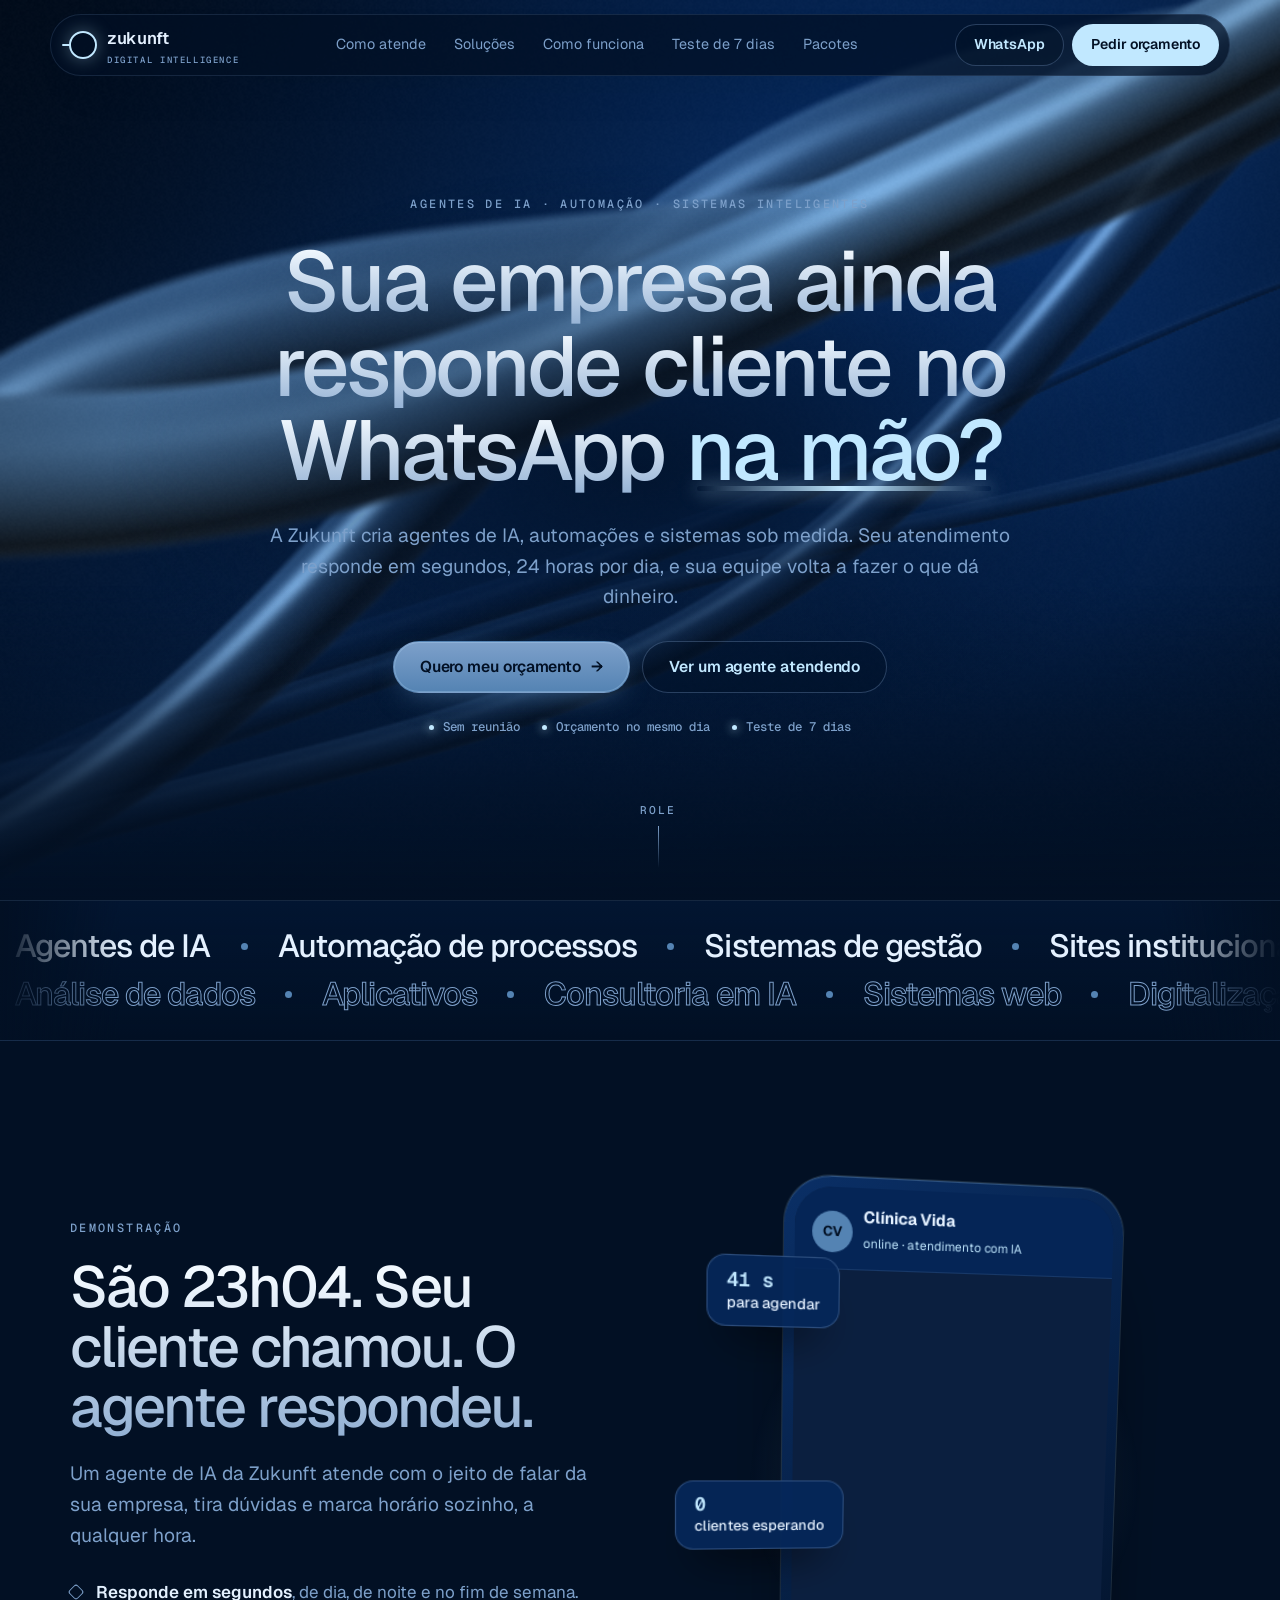
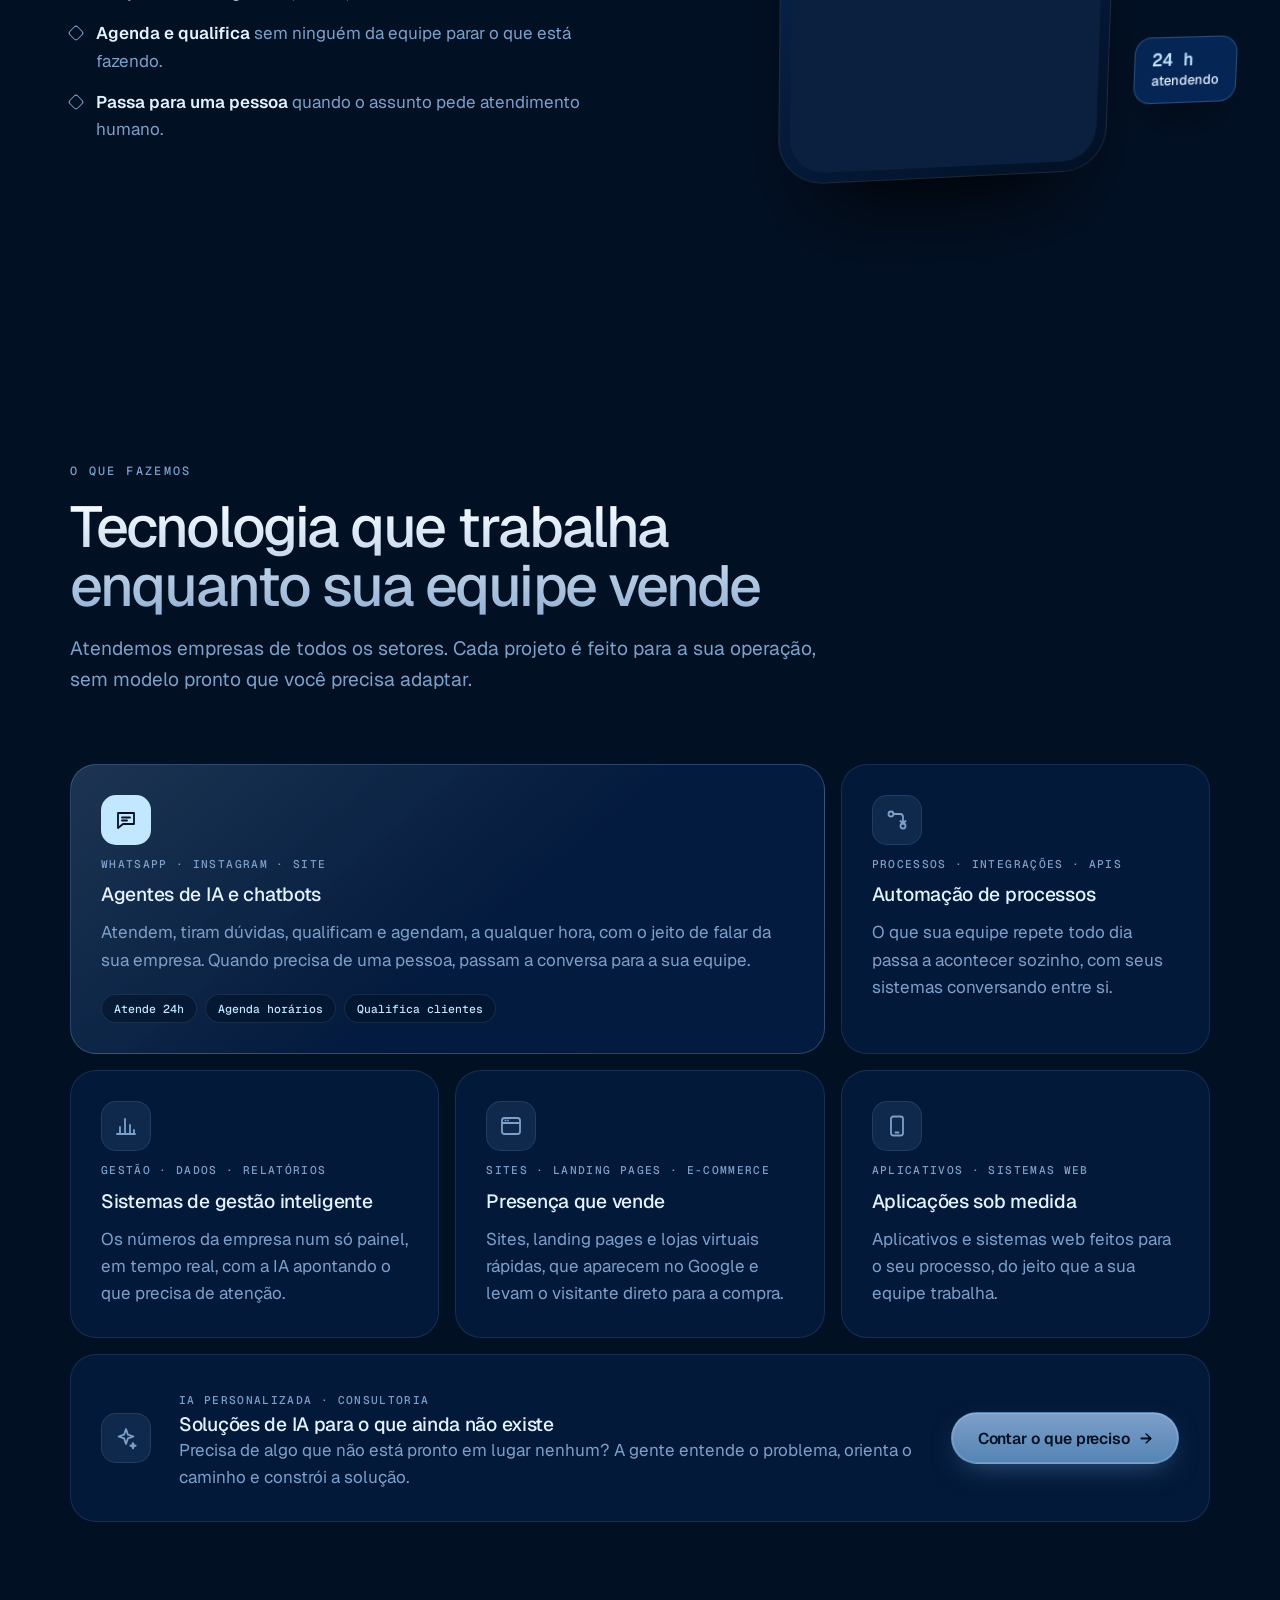
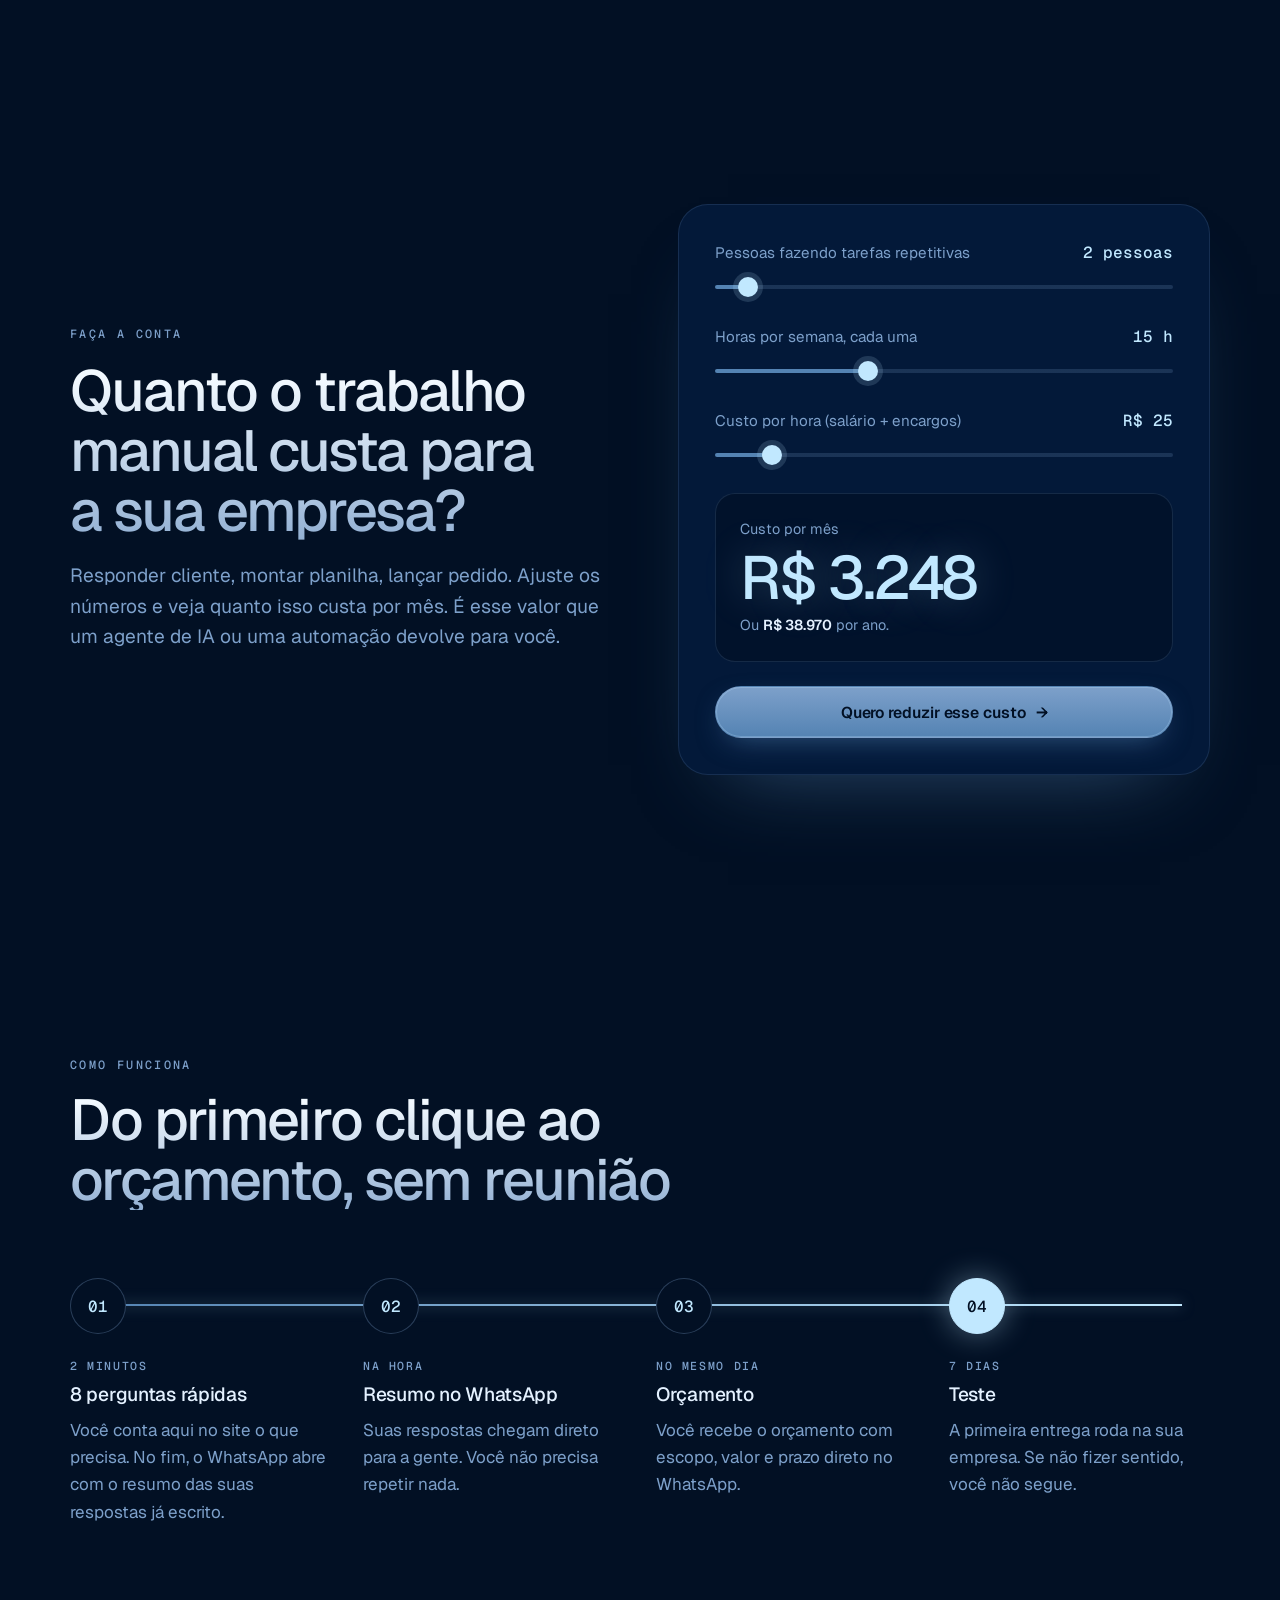
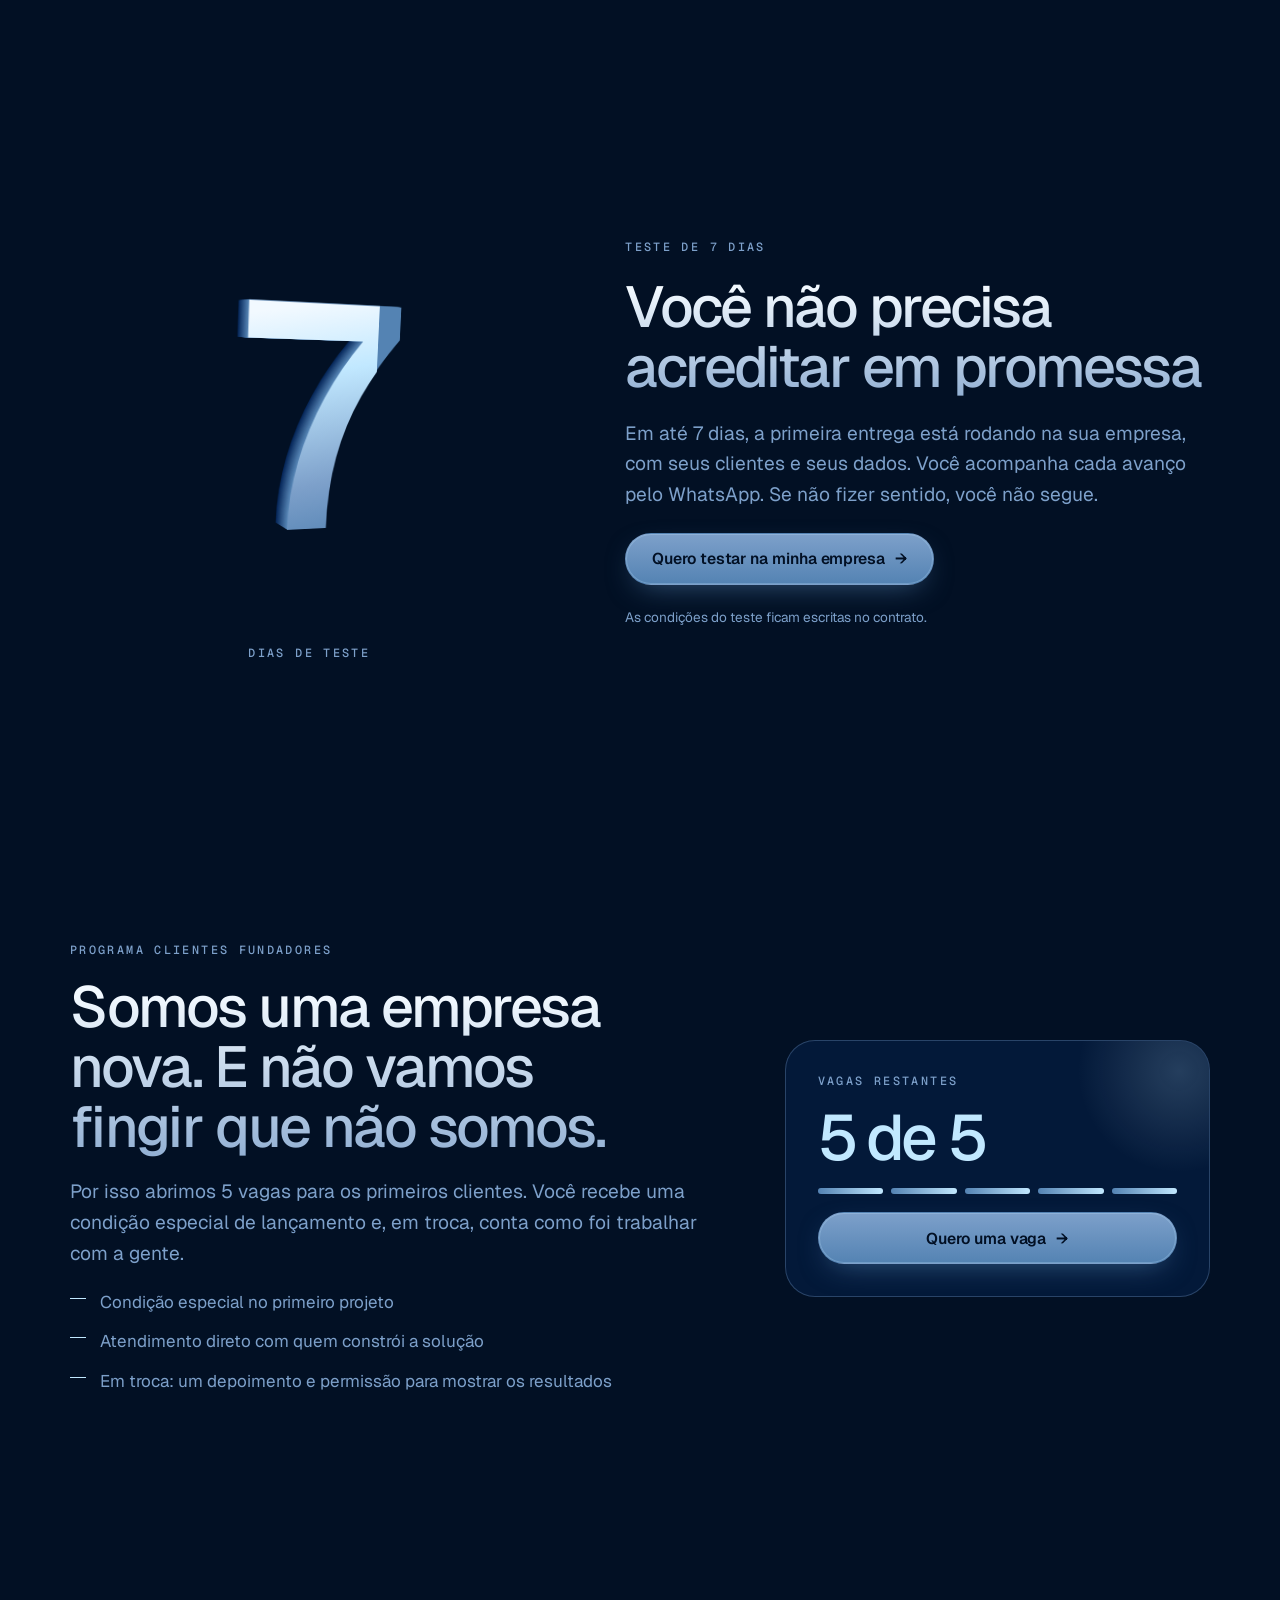
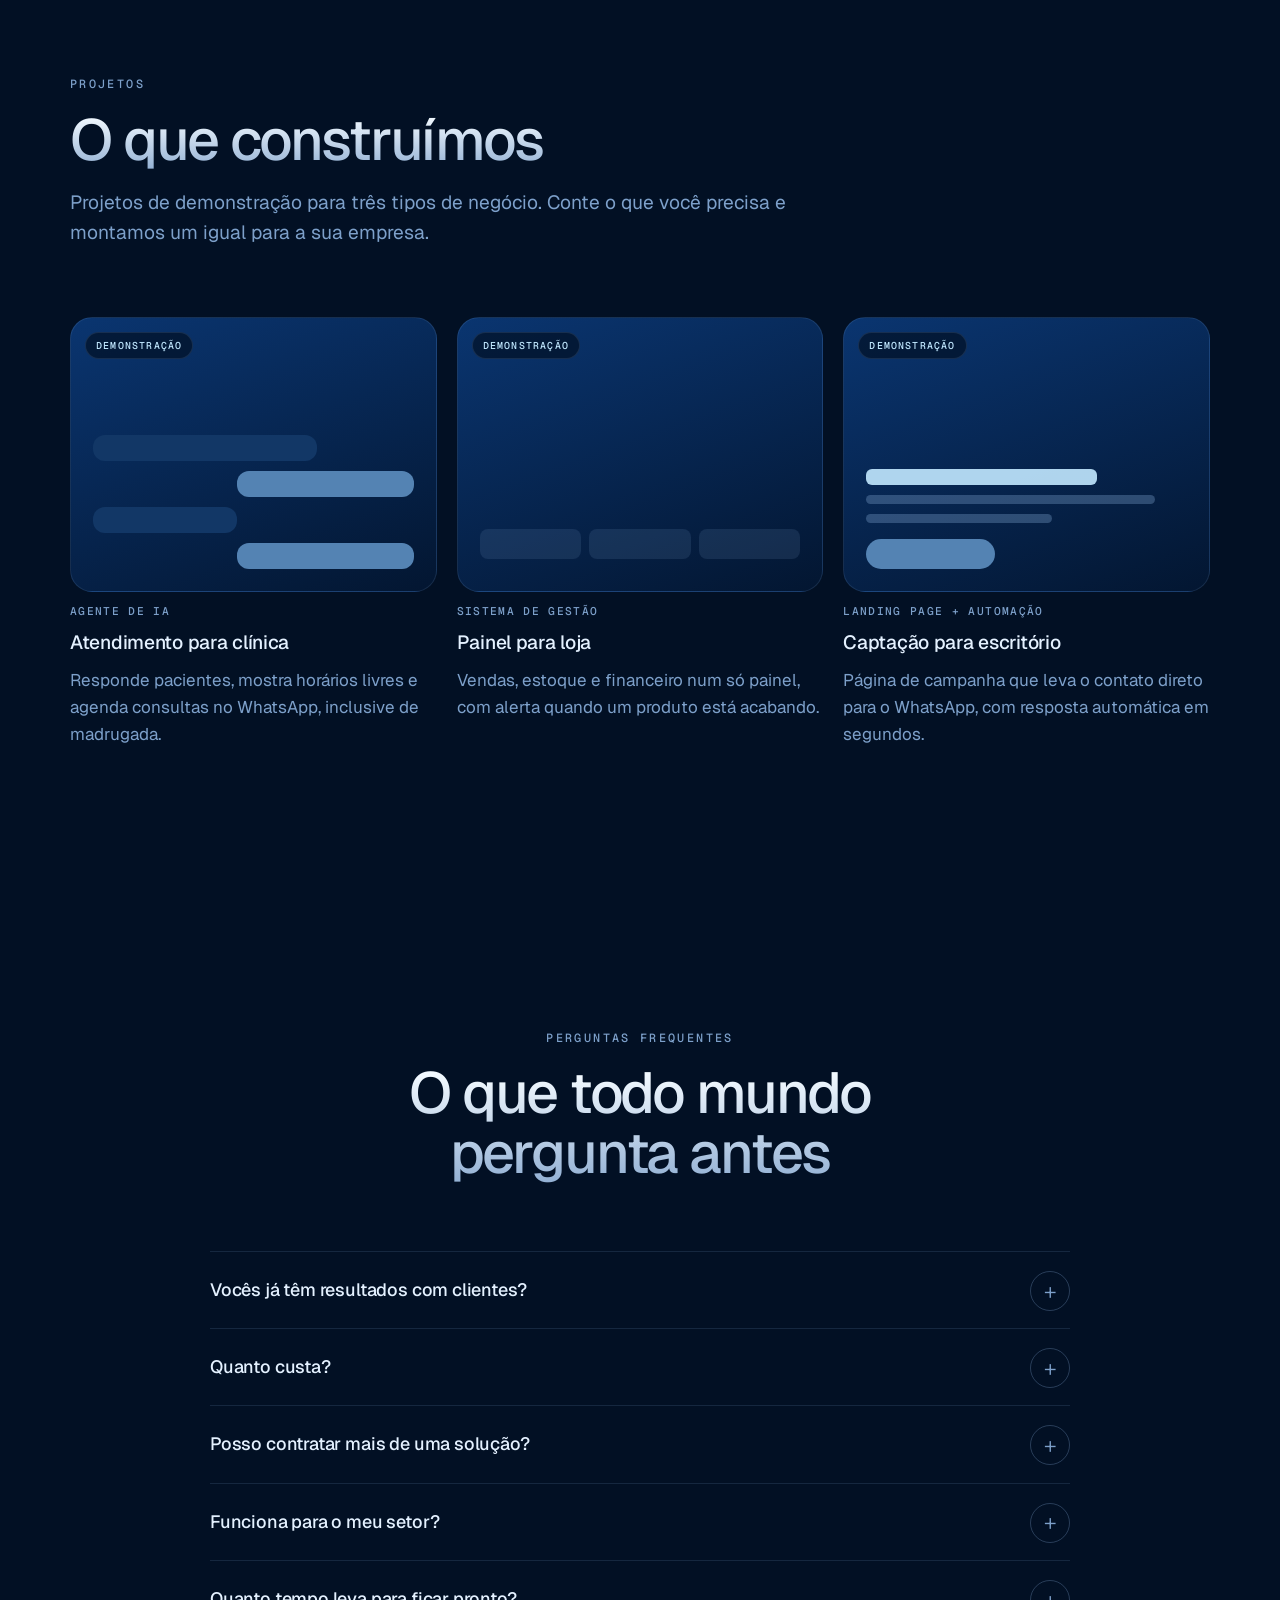
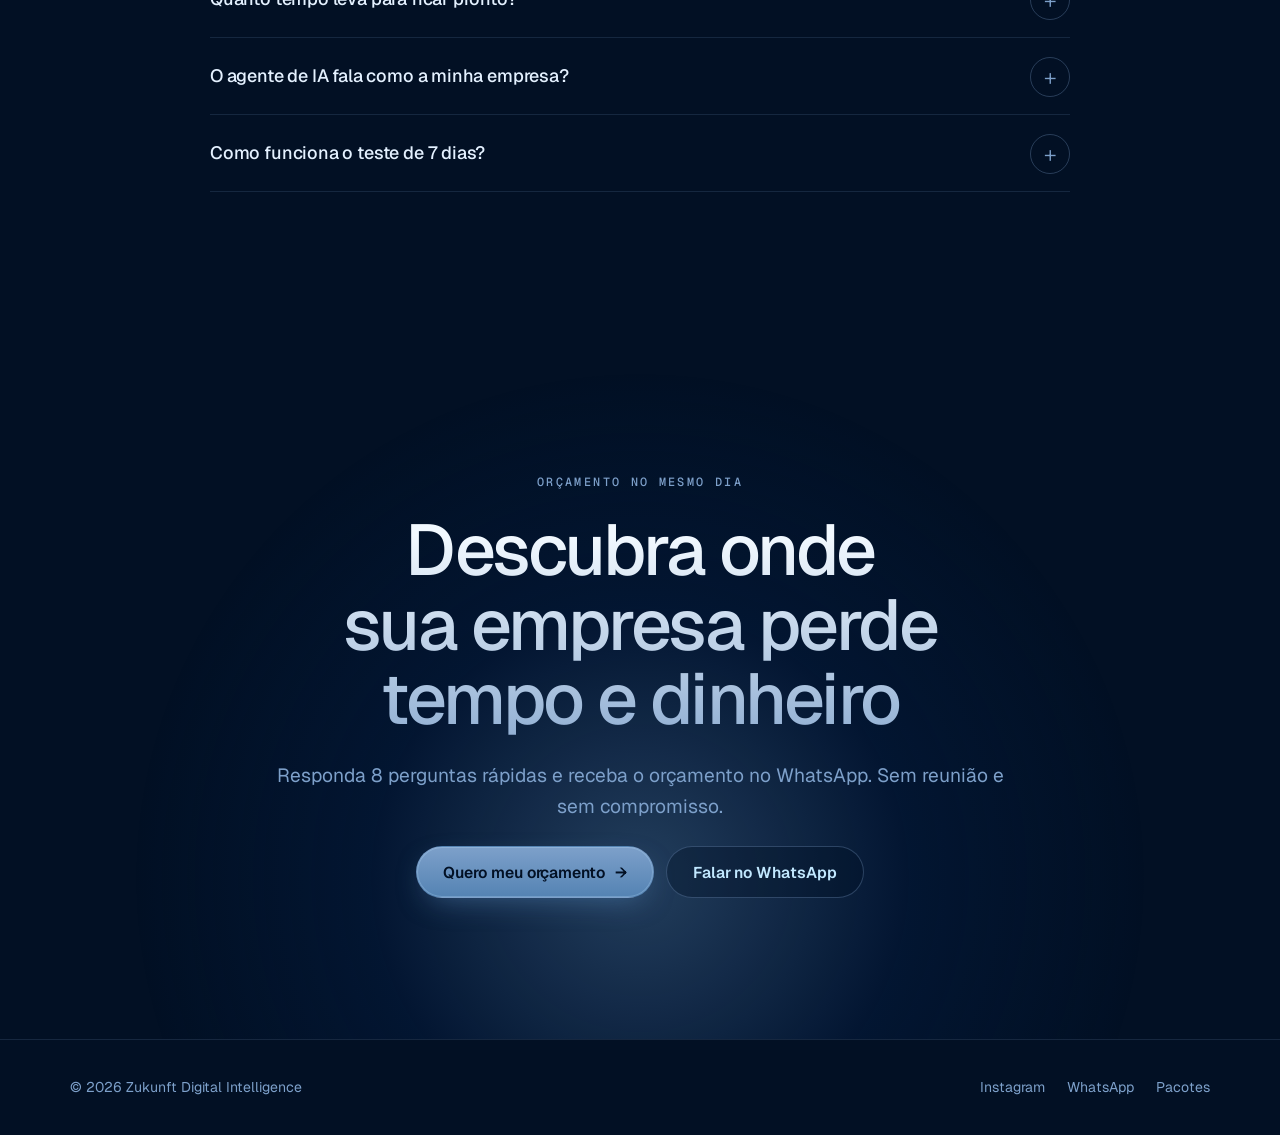
==== commit f097caa8: "Troca o nome da marca para Zukunft Co-Authored-By: Claude Opus 5.5 <noreply@anthropic.com>" ====
--- a/index.html
+++ b/index.html
@@ -3,10 +3,10 @@
 <head>
 <meta charset="utf-8">
 <meta name="viewport" content="width=device-width, initial-scale=1, viewport-fit=cover">
-<title>Zunkuft Digital Intelligence · Agentes de IA, automação e sistemas sob medida</title>
-<meta name="description" content="A Zunkuft cria agentes de IA, automações, sistemas de gestão inteligente, sites e landing pages sob medida. Orçamento no mesmo dia pelo WhatsApp e teste de 7 dias.">
+<title>Zukunft Digital Intelligence · Agentes de IA, automação e sistemas sob medida</title>
+<meta name="description" content="A Zukunft cria agentes de IA, automações, sistemas de gestão inteligente, sites e landing pages sob medida. Orçamento no mesmo dia pelo WhatsApp e teste de 7 dias.">
 <meta name="theme-color" content="#021024">
-<meta property="og:title" content="Zunkuft Digital Intelligence">
+<meta property="og:title" content="Zukunft Digital Intelligence">
 <meta property="og:description" content="Agentes de IA, automações e sistemas sob medida. Orçamento no mesmo dia pelo WhatsApp e teste de 7 dias.">
 <meta property="og:type" content="website">
 <link rel="icon" href="data:image/svg+xml,%3Csvg xmlns='http://www.w3.org/2000/svg' viewBox='0 0 32 32'%3E%3Crect width='32' height='32' rx='8' fill='%23021024'/%3E%3Ccircle cx='18' cy='16' r='7' fill='none' stroke='%23C1E8FF' stroke-width='2.6'/%3E%3Cpath d='M5 16h6' stroke='%23C1E8FF' stroke-width='2.6' stroke-linecap='round'/%3E%3C/svg%3E">
@@ -24,9 +24,9 @@
 
 <header class="top">
   <div class="nav-bar">
-    <a class="brand" href="index.html" aria-label="Zunkuft Digital Intelligence, início">
+    <a class="brand" href="index.html" aria-label="Zukunft Digital Intelligence, início">
       <span class="brand-mark" aria-hidden="true"></span>
-      <span><b>zunkuft</b><small>Digital Intelligence</small></span>
+      <span><b>zukunft</b><small>Digital Intelligence</small></span>
     </a>
     <nav class="nav" aria-label="Principal">
       <a href="#demo">Como atende</a>
@@ -36,7 +36,7 @@
       <a href="pacotes.html">Pacotes</a>
     </nav>
     <div class="top-actions">
-      <a class="btn btn-ghost" href="#" data-wa="Olá! Vim pelo site da Zunkuft.">WhatsApp</a>
+      <a class="btn btn-ghost" href="#" data-wa="Olá! Vim pelo site da Zukunft.">WhatsApp</a>
       <a class="btn btn-light" href="#aplicar" data-aplicar>Pedir orçamento</a>
     </div>
   </div>
@@ -50,7 +50,7 @@
   <div class="container hero-inner">
     <p class="kicker intro" style="--d:.4s">Agentes de IA · Automação · Sistemas inteligentes</p>
     <h1 class="hero-title"><span class="w"><span style="--i:0">Sua</span></span> <span class="w"><span style="--i:1">empresa</span></span> <span class="w"><span style="--i:2">ainda</span></span> <span class="w"><span style="--i:3">responde</span></span> <span class="w"><span style="--i:4">cliente</span></span> <span class="w"><span style="--i:5">no</span></span> <span class="w"><span style="--i:6">WhatsApp</span></span> <em><span class="w"><span style="--i:7">na</span></span> <span class="w"><span style="--i:8">mão?</span></span></em></h1>
-    <p class="lead intro" style="--d:1.5s">A Zunkuft cria agentes de IA, automações e sistemas sob medida. Seu atendimento responde em segundos, 24 horas por dia, e sua equipe volta a fazer o que dá dinheiro.</p>
+    <p class="lead intro" style="--d:1.5s">A Zukunft cria agentes de IA, automações e sistemas sob medida. Seu atendimento responde em segundos, 24 horas por dia, e sua equipe volta a fazer o que dá dinheiro.</p>
     <div class="cta-row intro" style="--d:1.7s">
       <a class="btn btn-primary" href="#aplicar" data-aplicar>Quero meu orçamento <span class="arr" aria-hidden="true">→</span></a>
       <a class="btn btn-ghost" href="#demo">Ver um agente atendendo</a>
@@ -76,7 +76,7 @@
     <div class="demo-copy reveal">
       <p class="kicker">Demonstração</p>
       <h2 class="grad">São 23h04. Seu cliente chamou. O agente respondeu.</h2>
-      <p class="lead">Um agente de IA da Zunkuft atende com o jeito de falar da sua empresa, tira dúvidas e marca horário sozinho, a qualquer hora.</p>
+      <p class="lead">Um agente de IA da Zukunft atende com o jeito de falar da sua empresa, tira dúvidas e marca horário sozinho, a qualquer hora.</p>
       <ul class="ticks">
         <li><span><b>Responde em segundos</b>, de dia, de noite e no fim de semana.</span></li>
         <li><span><b>Agenda e qualifica</b> sem ninguém da equipe parar o que está fazendo.</span></li>
@@ -281,7 +281,7 @@
     <p class="lead">Responda 8 perguntas rápidas e receba o orçamento no WhatsApp. Sem reunião e sem compromisso.</p>
     <div class="cta-row">
       <a class="btn btn-primary" href="#aplicar" data-aplicar>Quero meu orçamento <span class="arr" aria-hidden="true">→</span></a>
-      <a class="btn btn-ghost" href="#" data-wa="Olá! Vim pelo site da Zunkuft e quero saber mais.">Falar no WhatsApp</a>
+      <a class="btn btn-ghost" href="#" data-wa="Olá! Vim pelo site da Zukunft e quero saber mais.">Falar no WhatsApp</a>
     </div>
   </div>
 </section>
@@ -290,10 +290,10 @@
 
 <footer>
   <div class="container">
-    <span>© <span data-ano>2026</span> Zunkuft Digital Intelligence</span>
+    <span>© <span data-ano>2026</span> Zukunft Digital Intelligence</span>
     <nav aria-label="Rodapé">
       <a href="#" data-ig target="_blank" rel="noopener">Instagram</a>
-      <a href="#" data-wa="Olá! Vim pelo site da Zunkuft.">WhatsApp</a>
+      <a href="#" data-wa="Olá! Vim pelo site da Zukunft.">WhatsApp</a>
       <a href="pacotes.html">Pacotes</a>
     </nav>
   </div>
--- a/assets/style.css
+++ b/assets/style.css
@@ -1,4 +1,4 @@
-/* Zunkuft · paleta 60/20/15/5
+/* Zukunft · paleta 60/20/15/5
    #021024 fundos e identidade (60%) · #5483B3 botões e elementos (20%)
    #7DA0CA detalhes e ícones (15%) · #C1E8FF destaques especiais (5%)
    #052659 entra como superfície (cartões), derivada da mesma paleta. */
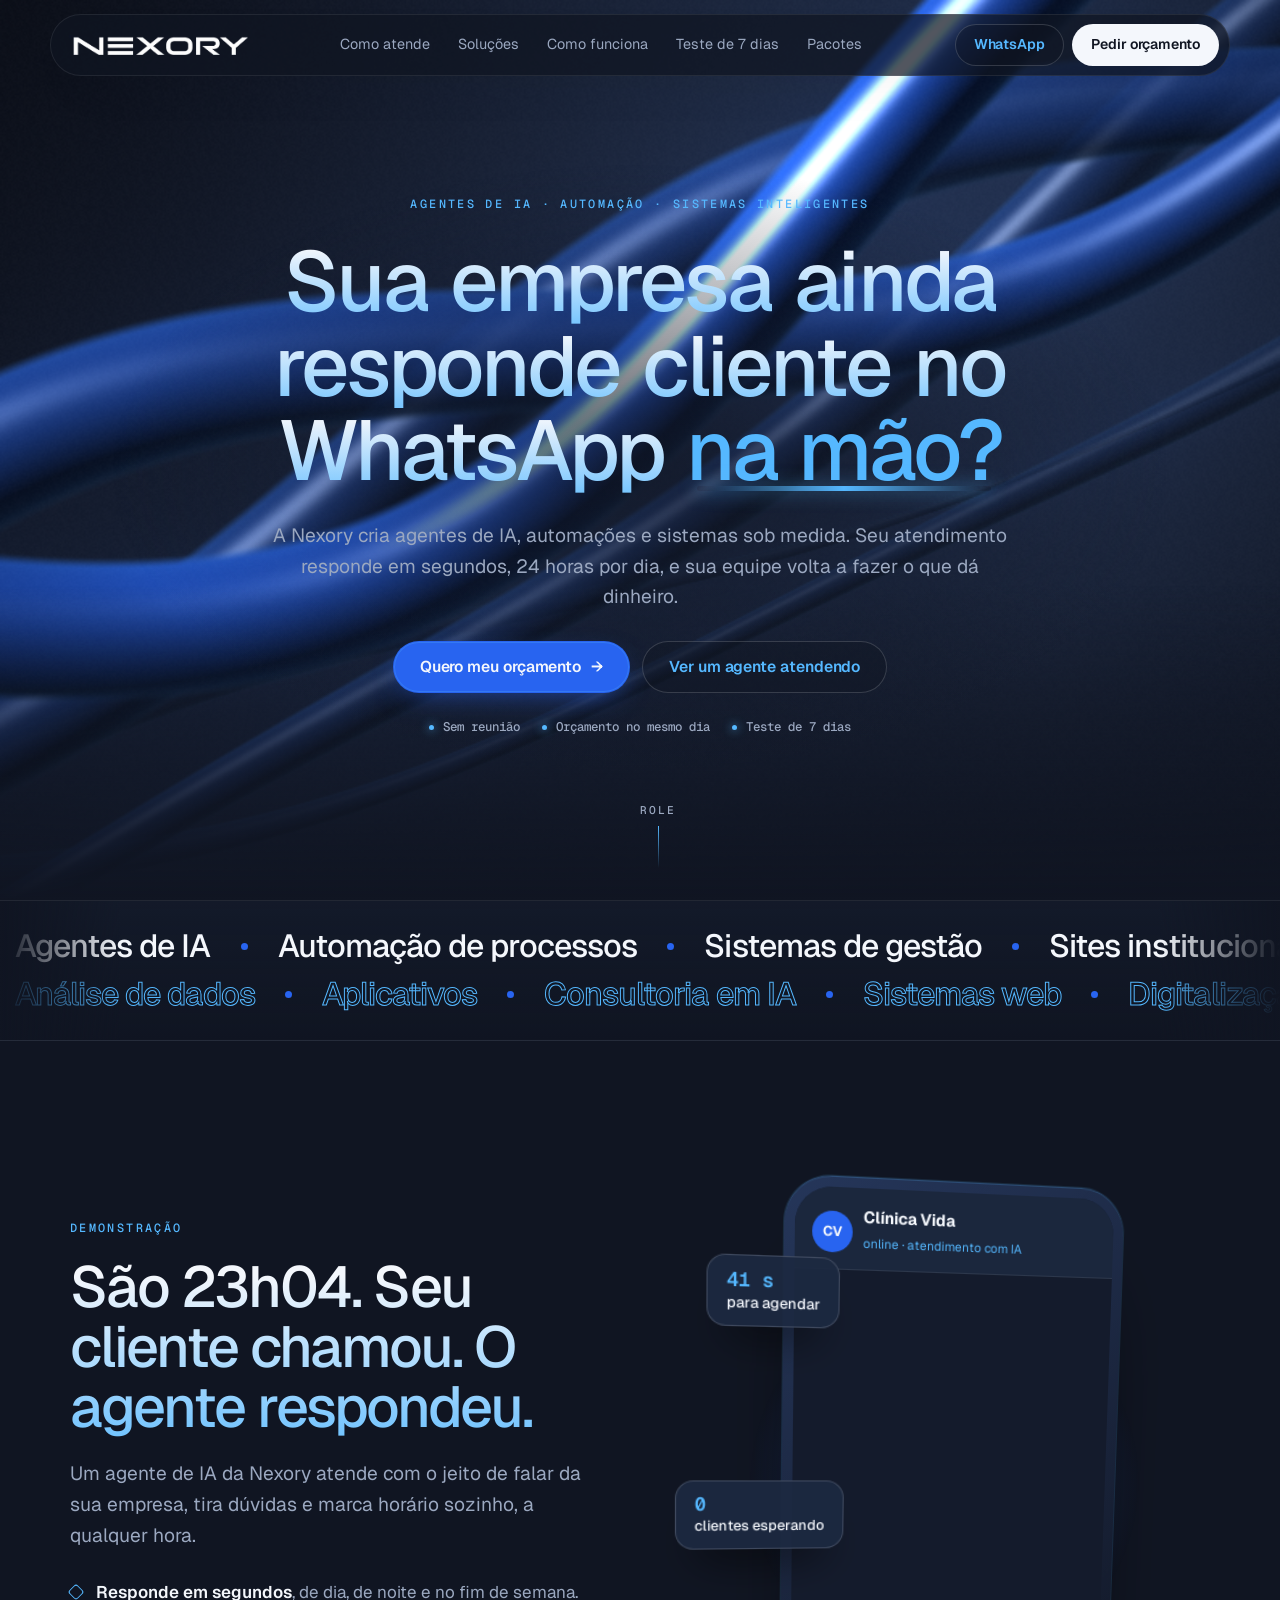
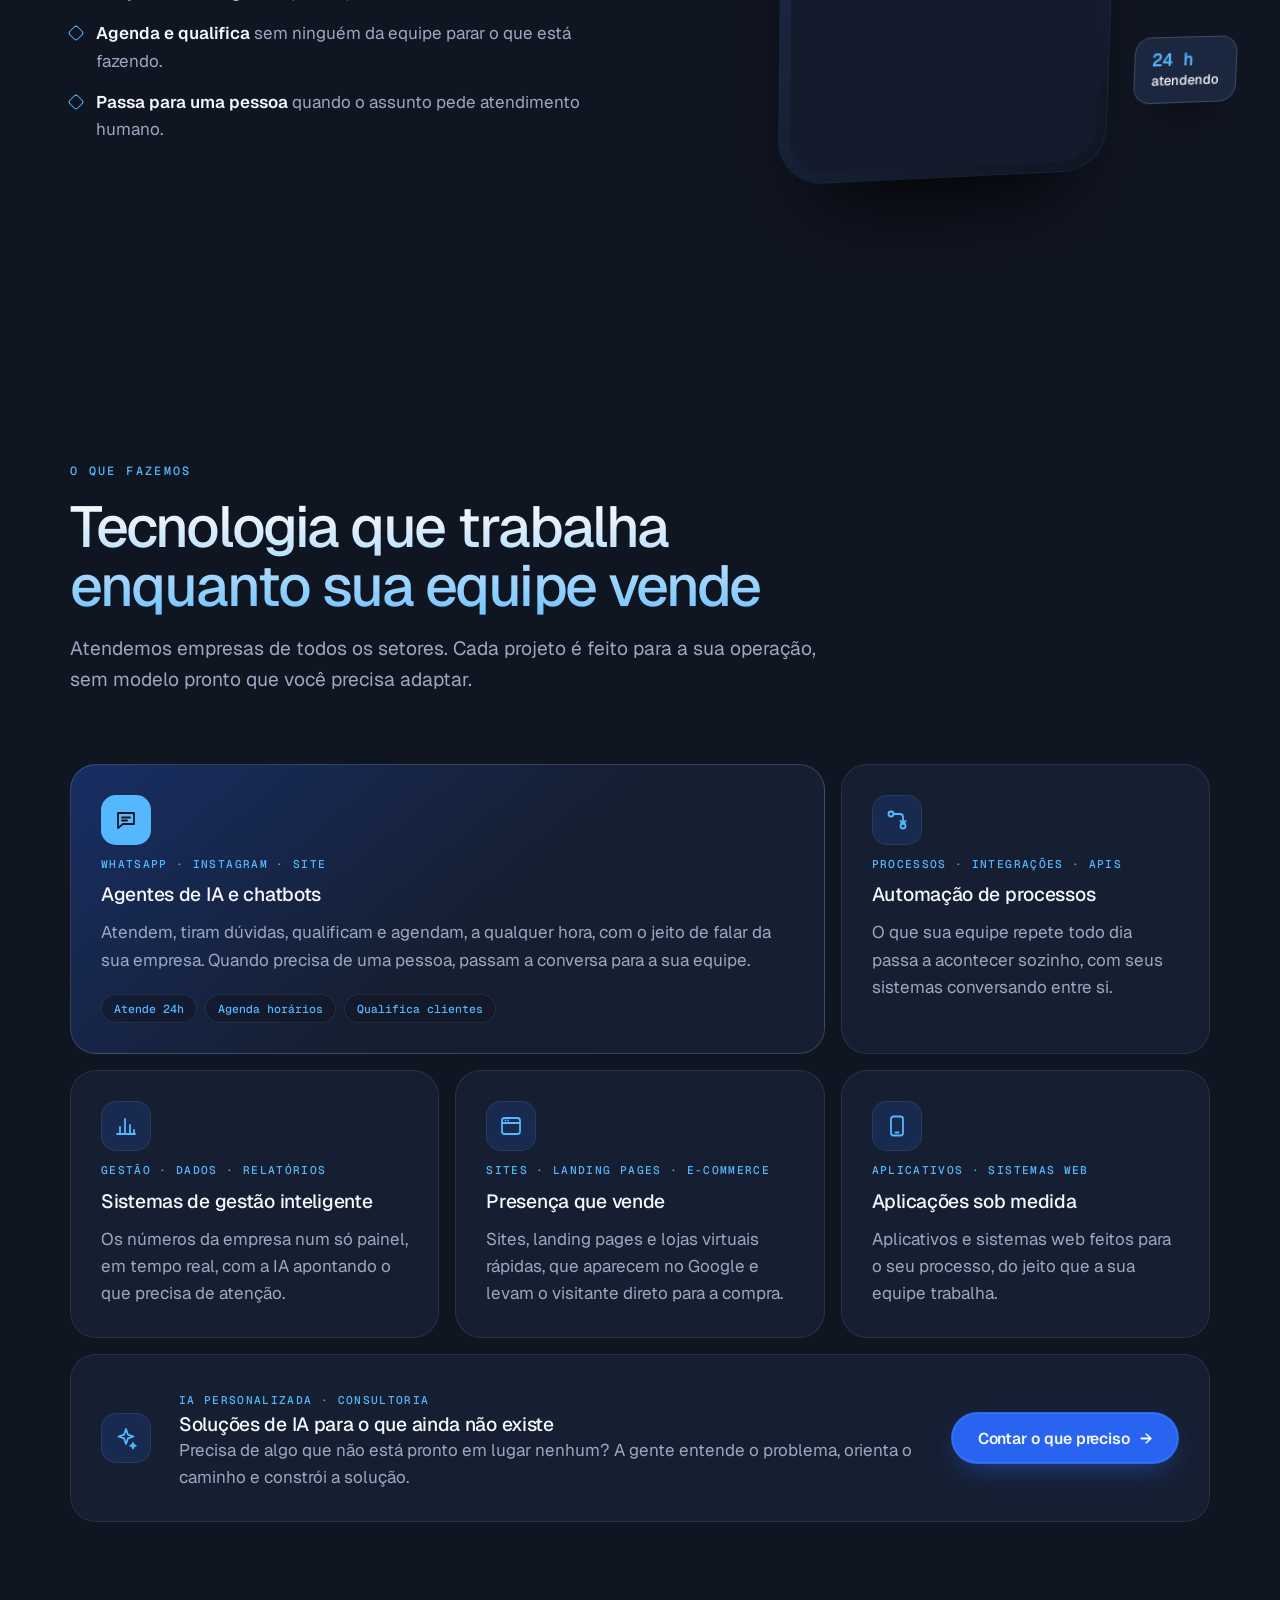
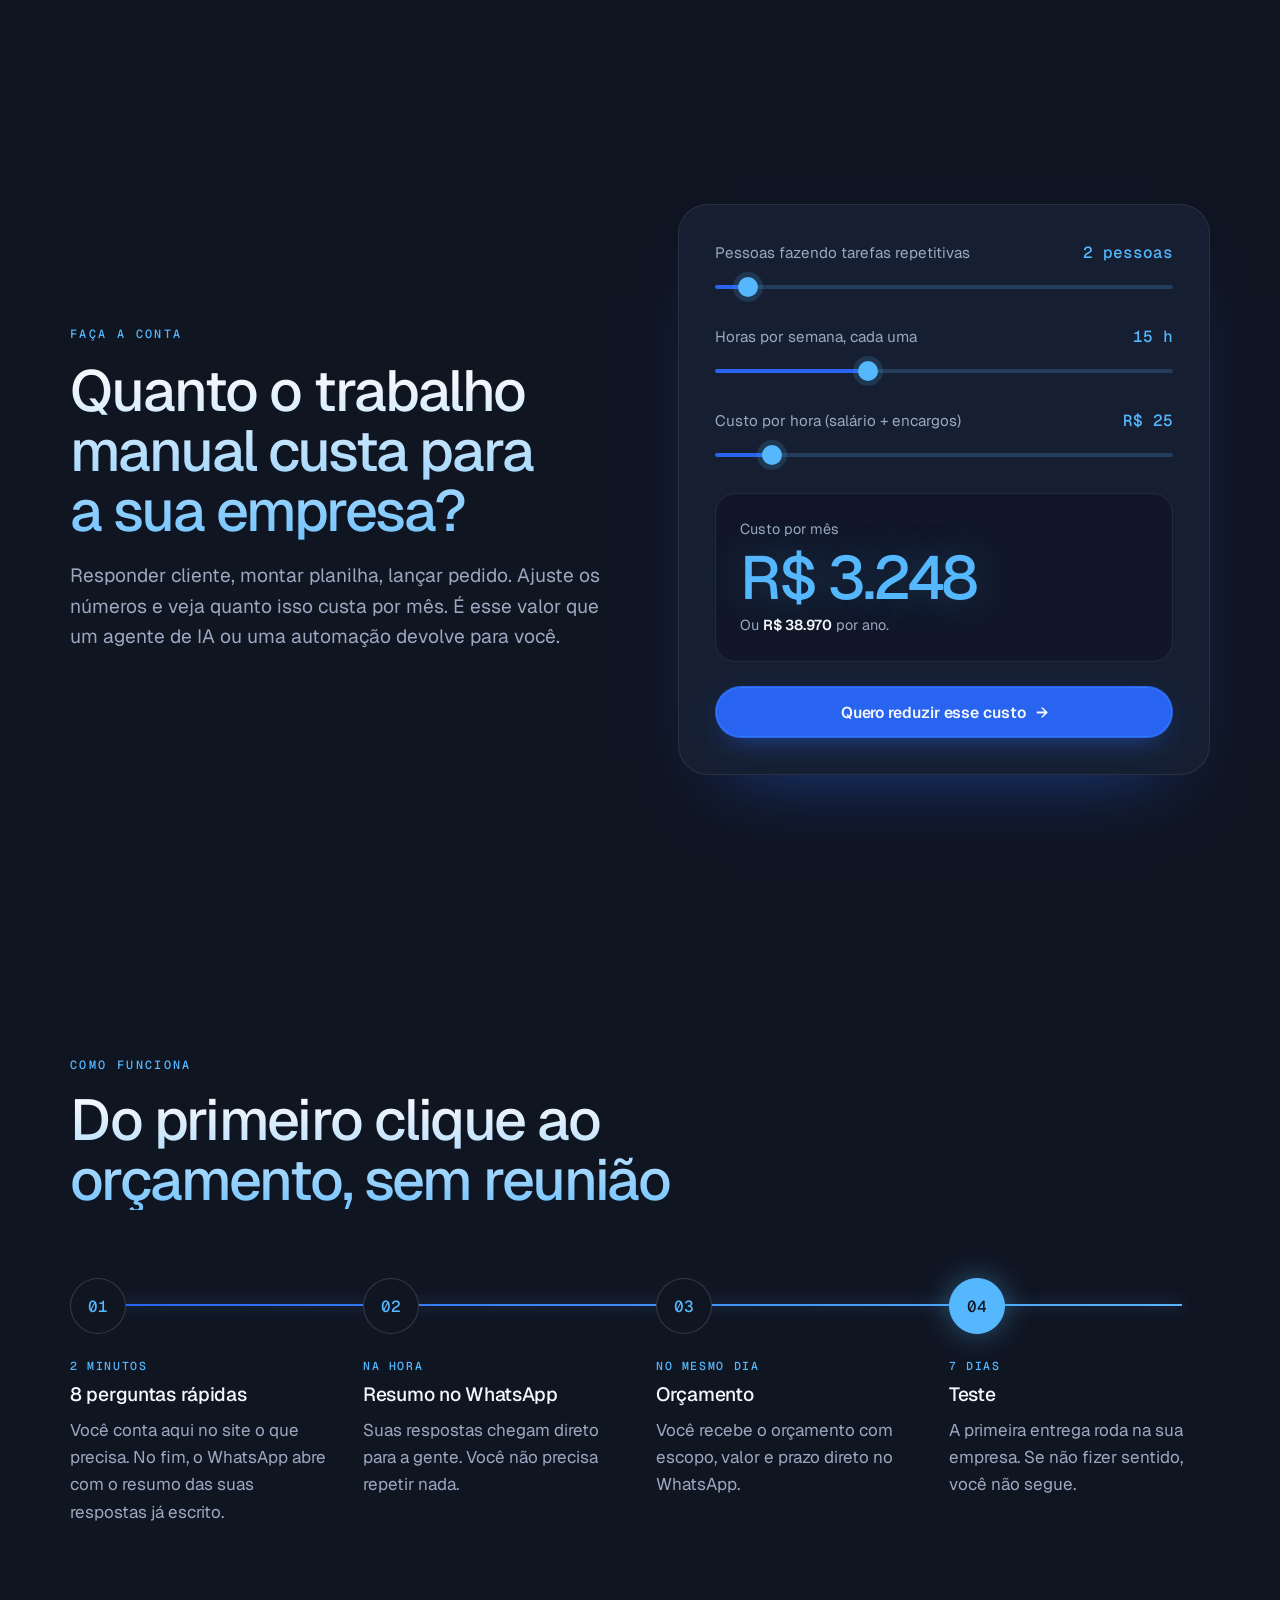
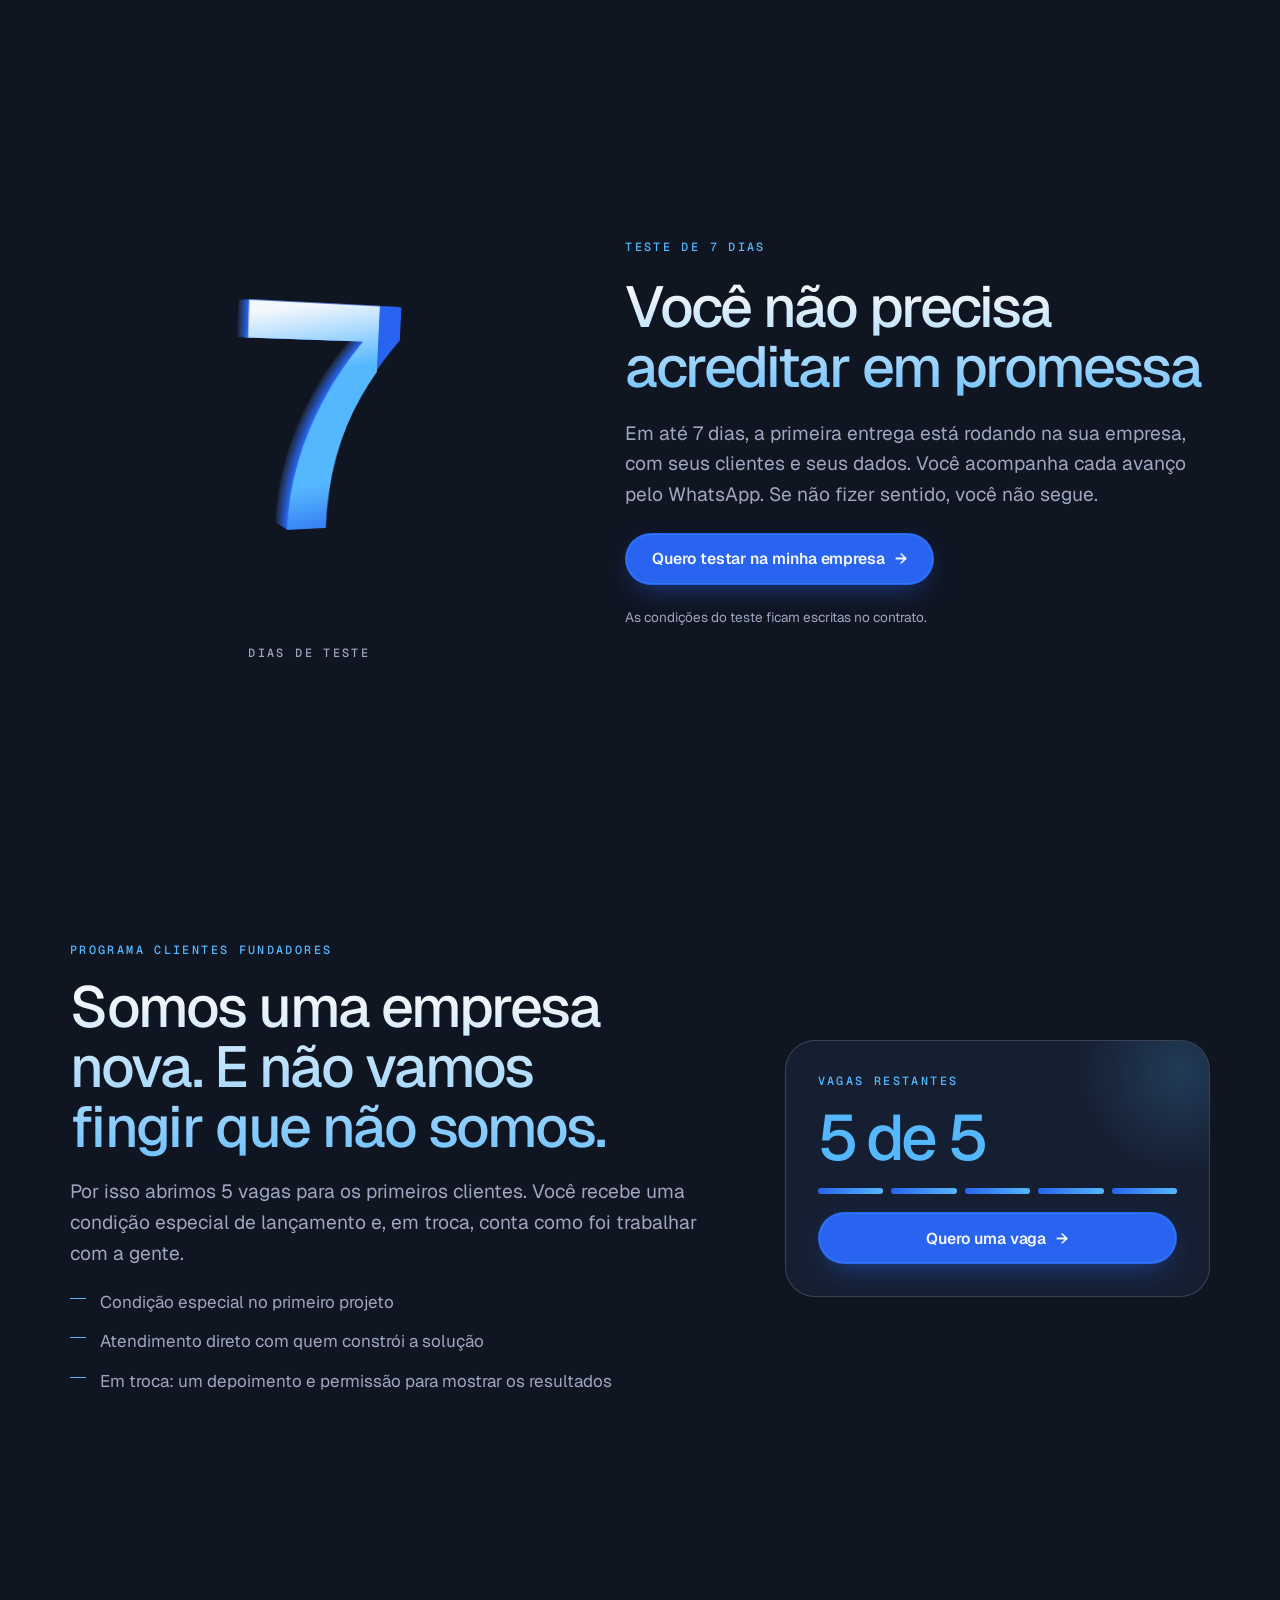
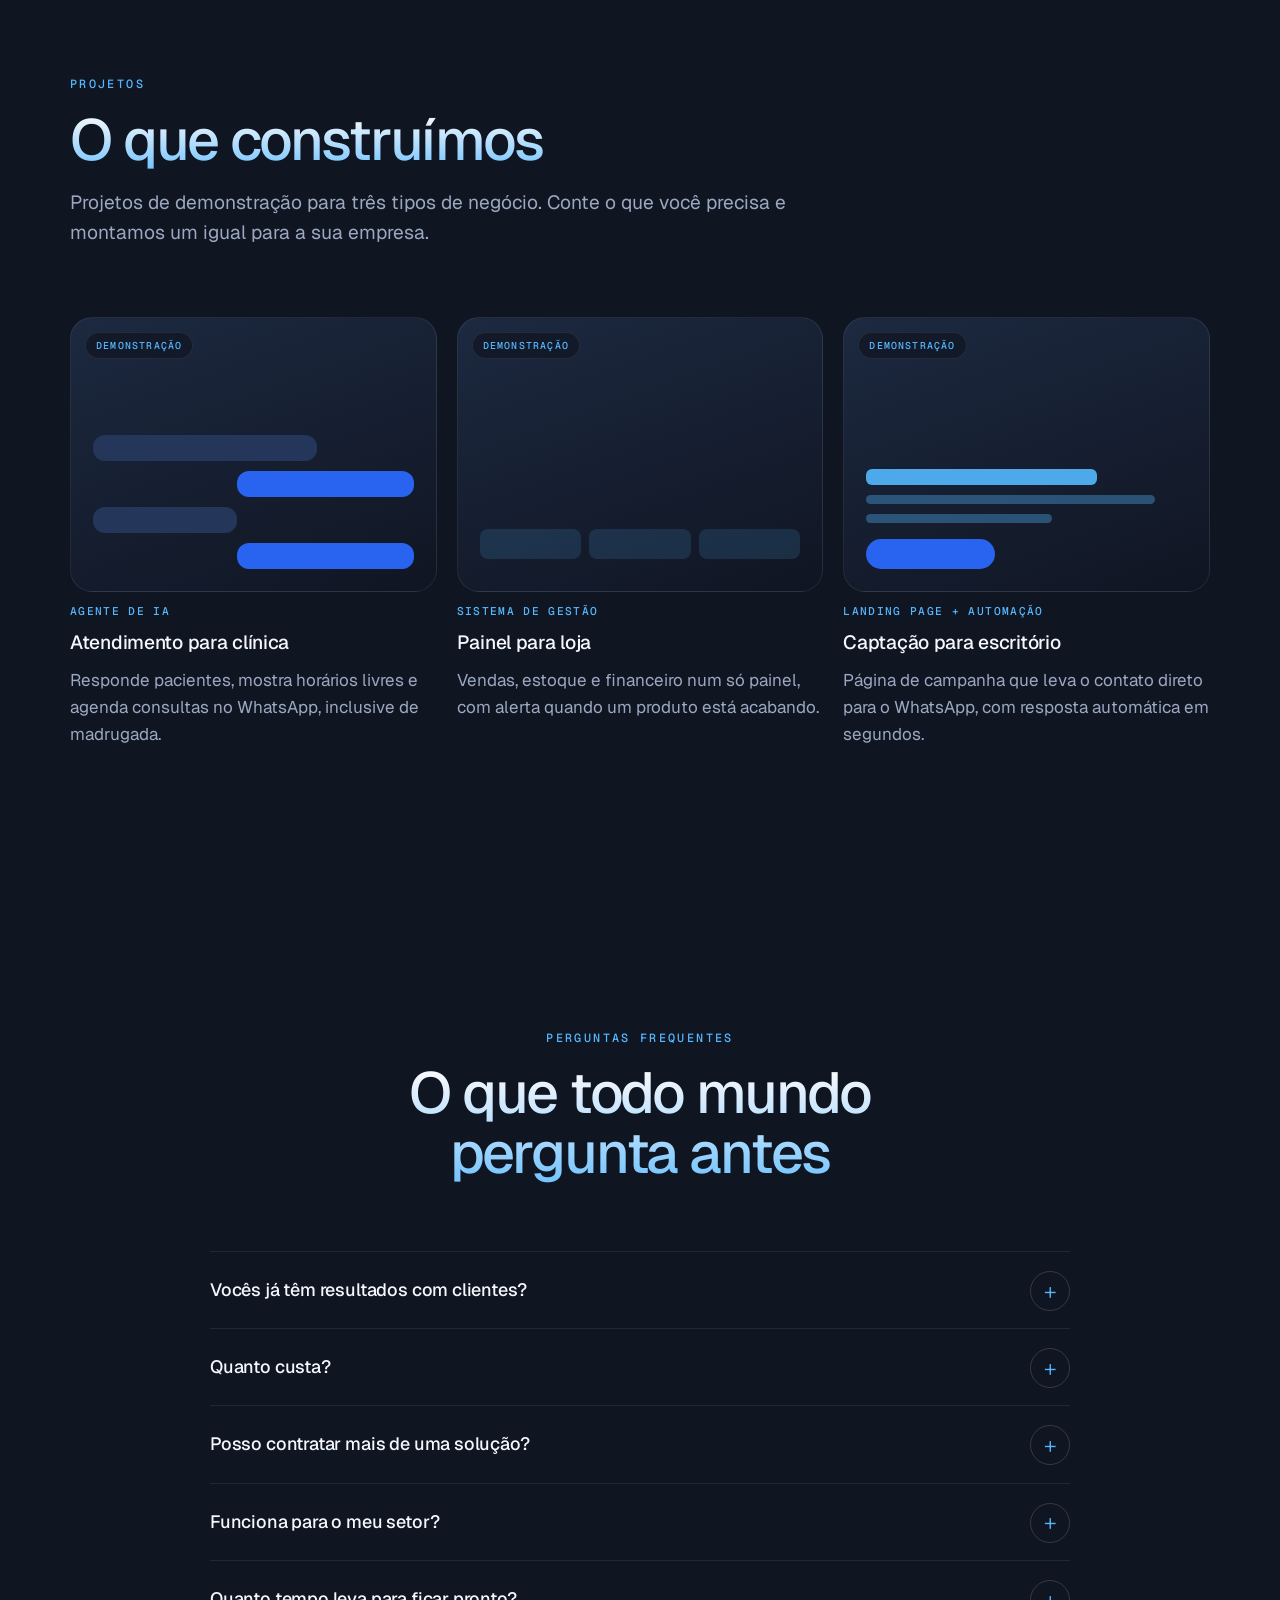
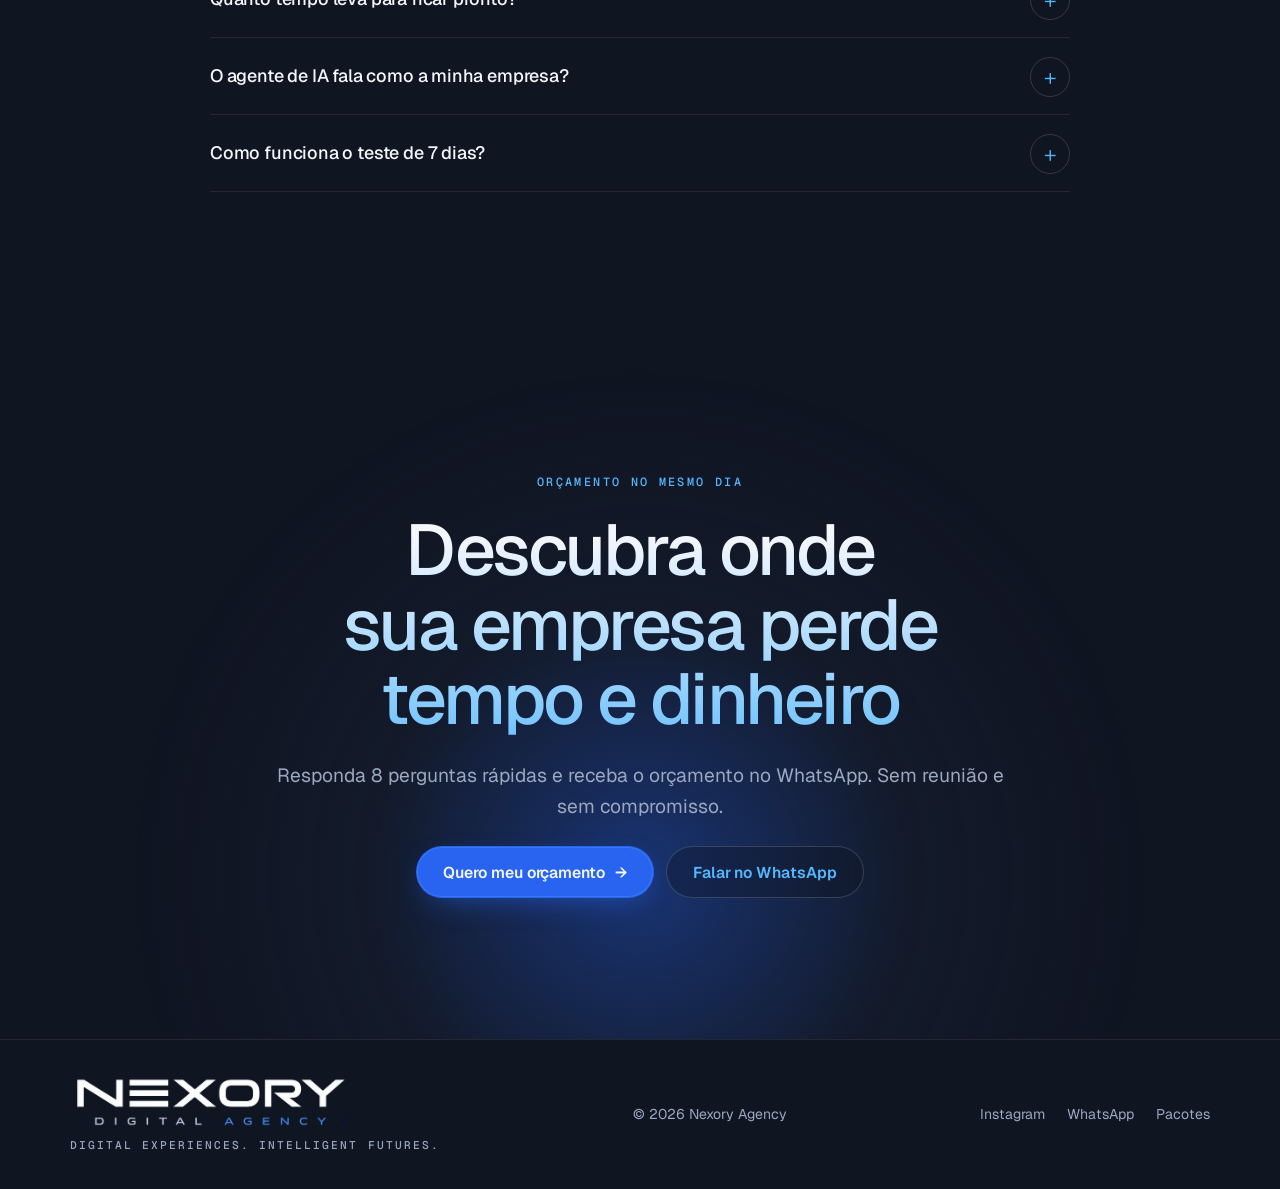
==== commit 729cba91: "Nova marca: Nexory Agency - Logo oficial recortada da arte enviada (topo e rodapé) - Paleta Midnight" ====
--- a/index.html
+++ b/index.html
@@ -3,13 +3,13 @@
 <head>
 <meta charset="utf-8">
 <meta name="viewport" content="width=device-width, initial-scale=1, viewport-fit=cover">
-<title>Zukunft Digital Intelligence · Agentes de IA, automação e sistemas sob medida</title>
-<meta name="description" content="A Zukunft cria agentes de IA, automações, sistemas de gestão inteligente, sites e landing pages sob medida. Orçamento no mesmo dia pelo WhatsApp e teste de 7 dias.">
-<meta name="theme-color" content="#021024">
-<meta property="og:title" content="Zukunft Digital Intelligence">
+<title>Nexory Agency · Agentes de IA, automação e sistemas sob medida</title>
+<meta name="description" content="A Nexory cria agentes de IA, automações, sistemas de gestão inteligente, sites e landing pages sob medida. Orçamento no mesmo dia pelo WhatsApp e teste de 7 dias.">
+<meta name="theme-color" content="#101522">
+<meta property="og:title" content="Nexory Agency">
 <meta property="og:description" content="Agentes de IA, automações e sistemas sob medida. Orçamento no mesmo dia pelo WhatsApp e teste de 7 dias.">
 <meta property="og:type" content="website">
-<link rel="icon" href="data:image/svg+xml,%3Csvg xmlns='http://www.w3.org/2000/svg' viewBox='0 0 32 32'%3E%3Crect width='32' height='32' rx='8' fill='%23021024'/%3E%3Ccircle cx='18' cy='16' r='7' fill='none' stroke='%23C1E8FF' stroke-width='2.6'/%3E%3Cpath d='M5 16h6' stroke='%23C1E8FF' stroke-width='2.6' stroke-linecap='round'/%3E%3C/svg%3E">
+<link rel="icon" href="data:image/svg+xml,%3Csvg xmlns='http://www.w3.org/2000/svg' viewBox='0 0 32 32'%3E%3Crect width='32' height='32' rx='8' fill='%23101522'/%3E%3Cpath d='M8 9.5h16M8 22.5h16' stroke='%23F4F7FC' stroke-width='3.4' stroke-linecap='round'/%3E%3Cpath d='M8 16h16' stroke='%232864F0' stroke-width='3.4' stroke-linecap='round'/%3E%3C/svg%3E">
 <link rel="preconnect" href="https://fonts.googleapis.com">
 <link rel="preconnect" href="https://fonts.gstatic.com" crossorigin>
 <link rel="stylesheet" href="https://fonts.googleapis.com/css2?family=Geist:wght@300..700&family=Geist+Mono:wght@400;500&display=swap">
@@ -24,9 +24,8 @@
 
 <header class="top">
   <div class="nav-bar">
-    <a class="brand" href="index.html" aria-label="Zukunft Digital Intelligence, início">
-      <span class="brand-mark" aria-hidden="true"></span>
-      <span><b>zukunft</b><small>Digital Intelligence</small></span>
+    <a class="brand" href="index.html" aria-label="Nexory Agency, início">
+      <img class="logo" src="assets/nexory-logo.webp" width="420" height="47" alt="Nexory Agency">
     </a>
     <nav class="nav" aria-label="Principal">
       <a href="#demo">Como atende</a>
@@ -36,7 +35,7 @@
       <a href="pacotes.html">Pacotes</a>
     </nav>
     <div class="top-actions">
-      <a class="btn btn-ghost" href="#" data-wa="Olá! Vim pelo site da Zukunft.">WhatsApp</a>
+      <a class="btn btn-ghost" href="#" data-wa="Olá! Vim pelo site da Nexory.">WhatsApp</a>
       <a class="btn btn-light" href="#aplicar" data-aplicar>Pedir orçamento</a>
     </div>
   </div>
@@ -50,7 +49,7 @@
   <div class="container hero-inner">
     <p class="kicker intro" style="--d:.4s">Agentes de IA · Automação · Sistemas inteligentes</p>
     <h1 class="hero-title"><span class="w"><span style="--i:0">Sua</span></span> <span class="w"><span style="--i:1">empresa</span></span> <span class="w"><span style="--i:2">ainda</span></span> <span class="w"><span style="--i:3">responde</span></span> <span class="w"><span style="--i:4">cliente</span></span> <span class="w"><span style="--i:5">no</span></span> <span class="w"><span style="--i:6">WhatsApp</span></span> <em><span class="w"><span style="--i:7">na</span></span> <span class="w"><span style="--i:8">mão?</span></span></em></h1>
-    <p class="lead intro" style="--d:1.5s">A Zukunft cria agentes de IA, automações e sistemas sob medida. Seu atendimento responde em segundos, 24 horas por dia, e sua equipe volta a fazer o que dá dinheiro.</p>
+    <p class="lead intro" style="--d:1.5s">A Nexory cria agentes de IA, automações e sistemas sob medida. Seu atendimento responde em segundos, 24 horas por dia, e sua equipe volta a fazer o que dá dinheiro.</p>
     <div class="cta-row intro" style="--d:1.7s">
       <a class="btn btn-primary" href="#aplicar" data-aplicar>Quero meu orçamento <span class="arr" aria-hidden="true">→</span></a>
       <a class="btn btn-ghost" href="#demo">Ver um agente atendendo</a>
@@ -76,7 +75,7 @@
     <div class="demo-copy reveal">
       <p class="kicker">Demonstração</p>
       <h2 class="grad">São 23h04. Seu cliente chamou. O agente respondeu.</h2>
-      <p class="lead">Um agente de IA da Zukunft atende com o jeito de falar da sua empresa, tira dúvidas e marca horário sozinho, a qualquer hora.</p>
+      <p class="lead">Um agente de IA da Nexory atende com o jeito de falar da sua empresa, tira dúvidas e marca horário sozinho, a qualquer hora.</p>
       <ul class="ticks">
         <li><span><b>Responde em segundos</b>, de dia, de noite e no fim de semana.</span></li>
         <li><span><b>Agenda e qualifica</b> sem ninguém da equipe parar o que está fazendo.</span></li>
@@ -281,7 +280,7 @@
     <p class="lead">Responda 8 perguntas rápidas e receba o orçamento no WhatsApp. Sem reunião e sem compromisso.</p>
     <div class="cta-row">
       <a class="btn btn-primary" href="#aplicar" data-aplicar>Quero meu orçamento <span class="arr" aria-hidden="true">→</span></a>
-      <a class="btn btn-ghost" href="#" data-wa="Olá! Vim pelo site da Zukunft e quero saber mais.">Falar no WhatsApp</a>
+      <a class="btn btn-ghost" href="#" data-wa="Olá! Vim pelo site da Nexory e quero saber mais.">Falar no WhatsApp</a>
     </div>
   </div>
 </section>
@@ -290,10 +289,14 @@
 
 <footer>
   <div class="container">
-    <span>© <span data-ano>2026</span> Zukunft Digital Intelligence</span>
+    <div class="foot-brand">
+      <img class="logo-full" src="assets/nexory-logo-completa.webp" width="640" height="119" alt="Nexory Digital Agency" loading="lazy">
+      <span>Digital experiences. Intelligent futures.</span>
+    </div>
+    <span>© <span data-ano>2026</span> Nexory Agency</span>
     <nav aria-label="Rodapé">
       <a href="#" data-ig target="_blank" rel="noopener">Instagram</a>
-      <a href="#" data-wa="Olá! Vim pelo site da Zukunft.">WhatsApp</a>
+      <a href="#" data-wa="Olá! Vim pelo site da Nexory.">WhatsApp</a>
       <a href="pacotes.html">Pacotes</a>
     </nav>
   </div>
--- a/assets/style.css
+++ b/assets/style.css
@@ -1,11 +1,11 @@
-/* Zukunft · paleta 60/20/15/5
-   #021024 fundos e identidade (60%) · #5483B3 botões e elementos (20%)
-   #7DA0CA detalhes e ícones (15%) · #C1E8FF destaques especiais (5%)
-   #052659 entra como superfície (cartões), derivada da mesma paleta. */
+/* Nexory Agency · paleta oficial
+   #101522 Midnight, fundo principal (55%) · #1C2940 Navy, cards e elementos secundários (20%)
+   #F4F7FC White, textos (15%) · #2864F0 Electric, botões e destaques (7%)
+   #55B8FF Sky, detalhes e efeitos (3%) */
 :root{
-  --bg:#021024; --surface:#052659; --btn:#5483B3; --detail:#7DA0CA; --hi:#C1E8FF;
-  --text:#E4F1FF; --muted:#7DA0CA; --line:rgba(125,160,202,.16); --line-strong:rgba(125,160,202,.32);
-  --card:rgba(5,38,89,.42); --card-hover:rgba(5,38,89,.62);
+  --bg:#101522; --surface:#1C2940; --btn:#2864F0; --detail:#55B8FF; --hi:#55B8FF;
+  --text:#F4F7FC; --muted:#9BA8C0; --line:rgba(244,247,252,.08); --line-strong:rgba(244,247,252,.16);
+  --card:rgba(28,41,64,.55); --card-hover:rgba(28,41,64,.85);
   --ease-out:cubic-bezier(0.23,1,0.32,1);
   --ease-in-out:cubic-bezier(0.77,0,0.175,1);
   --f-sans:"Geist","Segoe UI",system-ui,-apple-system,sans-serif;
@@ -19,7 +19,7 @@
 body{margin:0;background:var(--bg);color:var(--text);font:400 17px/1.6 var(--f-sans);-webkit-font-smoothing:antialiased;-webkit-tap-highlight-color:transparent;overflow-x:clip}
 img,svg,canvas{display:block;max-width:100%}
 a{color:inherit}
-::selection{background:var(--btn);color:var(--bg)}
+::selection{background:var(--btn);color:var(--text)}
 :focus-visible{outline:2px solid var(--hi);outline-offset:3px;border-radius:10px}
 .container{position:relative;max-width:1180px;margin:0 auto;padding-left:max(20px,env(safe-area-inset-left,0px));padding-right:max(20px,env(safe-area-inset-right,0px))}
 h1,h2,h3{margin:0;text-wrap:balance;letter-spacing:-.035em;font-weight:500}
@@ -27,7 +27,7 @@
 h2{font-size:clamp(2rem,4.6vw,3.6rem);line-height:1.04}
 h3{font-size:1.2rem;line-height:1.25;letter-spacing:-.015em}
 p{margin:0}
-.grad{background:linear-gradient(180deg,#F2F9FF 10%,var(--detail) 120%);-webkit-background-clip:text;background-clip:text;color:transparent}
+.grad{background:linear-gradient(180deg,#F4F7FC 10%,var(--detail) 120%);-webkit-background-clip:text;background-clip:text;color:transparent}
 .kicker{font:500 .74rem/1.3 var(--f-mono);letter-spacing:.2em;text-transform:uppercase;color:var(--detail)}
 .lead{font-size:clamp(1.05rem,1.5vw,1.2rem);color:var(--muted);max-width:58ch}
 .muted{color:var(--muted)}
@@ -41,12 +41,12 @@
 .btn{position:relative;display:inline-flex;align-items:center;justify-content:center;gap:10px;min-height:52px;padding:0 26px;border-radius:999px;font:600 .98rem/1.1 var(--f-sans);letter-spacing:-.005em;text-decoration:none;border:1px solid transparent;cursor:pointer;text-align:center;transition:transform .16s var(--ease-out),background-color .25s ease,border-color .25s ease,color .25s ease,box-shadow .35s ease;user-select:none;-webkit-user-select:none}
 .btn:active{transform:scale(.97)}
 .btn .arr{display:inline-block;transition:transform .3s var(--ease-out)}
-.btn-primary{background:linear-gradient(180deg,var(--detail),var(--btn));color:var(--bg);box-shadow:0 0 0 1px rgba(193,232,255,.25) inset,0 10px 30px -12px rgba(84,131,179,.7)}
-.btn-ghost{background:rgba(2,16,36,.35);border-color:var(--line-strong);color:var(--hi)}
-.btn-light{background:var(--hi);color:var(--bg)}
+.btn-primary{background:var(--btn);color:var(--text);box-shadow:0 0 0 1px rgba(85,184,255,.25) inset,0 10px 30px -12px rgba(40,100,240,.7)}
+.btn-ghost{background:rgba(16,21,34,.35);border-color:var(--line-strong);color:var(--hi)}
+.btn-light{background:var(--text);color:var(--bg)}
 @media (hover:hover) and (pointer:fine){
-  .btn-primary:hover{box-shadow:0 0 0 1px rgba(193,232,255,.45) inset,0 14px 40px -10px rgba(125,160,202,.85)}
-  .btn-ghost:hover{border-color:var(--detail);background:rgba(5,38,89,.5)}
+  .btn-primary:hover{box-shadow:0 0 0 1px rgba(85,184,255,.45) inset,0 14px 40px -10px rgba(85,184,255,.85)}
+  .btn-ghost:hover{border-color:var(--detail);background:rgba(28,41,64,.5)}
   .btn-light:hover{background:#FFFFFF}
   .btn:hover .arr{transform:translateX(4px)}
 }
@@ -60,10 +60,10 @@
 
 /* Topo: barra flutuante arredondada (sem blur para não pesar sobre o 3D) */
 .top{position:fixed;top:0;left:0;right:0;z-index:50;padding-top:calc(env(safe-area-inset-top,0px) + 14px);pointer-events:none}
-.nav-bar{pointer-events:auto;display:flex;align-items:center;justify-content:space-between;gap:16px;height:62px;margin-inline:max(12px,env(safe-area-inset-left,0px));padding:0 10px 0 18px;border-radius:999px;background:rgba(2,16,36,.72);border:1px solid var(--line);box-shadow:0 20px 50px -30px rgba(0,0,0,.8);max-width:1180px}
+.nav-bar{pointer-events:auto;display:flex;align-items:center;justify-content:space-between;gap:16px;height:62px;margin-inline:max(12px,env(safe-area-inset-left,0px));padding:0 10px 0 18px;border-radius:999px;background:rgba(16,21,34,.72);border:1px solid var(--line);box-shadow:0 20px 50px -30px rgba(0,0,0,.8);max-width:1180px}
 @media (min-width:1220px){.nav-bar{margin-inline:auto}}
 .brand{display:flex;align-items:center;gap:10px;text-decoration:none;color:var(--text);min-width:0}
-.brand-mark{position:relative;width:28px;height:28px;flex:none;border-radius:50%;border:2px solid var(--hi);box-shadow:0 0 18px rgba(193,232,255,.35)}
+.brand-mark{position:relative;width:28px;height:28px;flex:none;border-radius:50%;border:2px solid var(--hi);box-shadow:0 0 18px rgba(85,184,255,.35)}
 .brand-mark::after{content:"";position:absolute;left:-9px;top:50%;width:9px;height:2px;margin-top:-1px;background:var(--hi);border-radius:2px}
 .brand b{font:600 1.05rem/1 var(--f-sans);letter-spacing:-.02em}
 .brand small{display:block;font:500 .56rem/1 var(--f-mono);letter-spacing:.18em;text-transform:uppercase;color:var(--muted);margin-top:4px}
@@ -78,19 +78,19 @@
 
 /* Hero cinematográfico */
 .hero{position:relative;min-height:max(640px,100svh);display:grid;place-items:center;padding-block:140px 110px;overflow:hidden;isolation:isolate}
-#gl{position:absolute;inset:0;width:100%;height:100%;z-index:-2;background:radial-gradient(ellipse at 70% 30%,#052659 0%,#021024 60%)}
-.hero-scrim{position:absolute;inset:0;z-index:-1;background:radial-gradient(ellipse 55% 45% at 50% 52%,rgba(2,16,36,.72),rgba(2,16,36,0) 75%),linear-gradient(180deg,rgba(2,16,36,0) 65%,var(--bg) 100%);pointer-events:none}
+#gl{position:absolute;inset:0;width:100%;height:100%;z-index:-2;background:radial-gradient(ellipse at 70% 30%,#1C2940 0%,#101522 60%)}
+.hero-scrim{position:absolute;inset:0;z-index:-1;background:radial-gradient(ellipse 55% 45% at 50% 52%,rgba(16,21,34,.72),rgba(16,21,34,0) 75%),linear-gradient(180deg,rgba(16,21,34,0) 65%,var(--bg) 100%);pointer-events:none}
 .hero-inner{display:grid;justify-items:center;text-align:center;gap:28px;will-change:transform,opacity}
 .hero-title{max-width:16ch}
 /* O degradê vai em cada palavra: no título inteiro ele quebra quando as palavras se movem */
-.hero-title .w>span,.page-hero h1 .w>span{background:linear-gradient(180deg,#F2F9FF 10%,var(--detail) 125%);-webkit-background-clip:text;background-clip:text;color:transparent;-webkit-text-fill-color:transparent}
+.hero-title .w>span,.page-hero h1 .w>span{background:linear-gradient(180deg,#F4F7FC 10%,var(--detail) 125%);-webkit-background-clip:text;background-clip:text;color:transparent;-webkit-text-fill-color:transparent}
 .hero-title em .w>span,.page-hero h1 em .w>span{background:none;color:var(--hi);-webkit-text-fill-color:var(--hi)}
 .hero-title .w{display:inline-block;overflow:hidden;vertical-align:top;padding:0 .02em .12em;margin-bottom:-.12em}
 .hero-title .w>span{display:inline-block;transform:translateY(105%);opacity:0;animation:wordUp 1.2s var(--ease-out) forwards;animation-delay:calc(var(--i,0) * 75ms + 700ms)}
 @keyframes wordUp{to{transform:none;opacity:1}}
 .hero-title em{font-style:normal;position:relative;display:inline-block;color:var(--hi);-webkit-text-fill-color:var(--hi)}
 .hero-title em .w>span{color:var(--hi);-webkit-text-fill-color:var(--hi)}
-.hero-title em::after{content:"";position:absolute;left:4%;right:4%;bottom:.02em;height:.06em;border-radius:99px;background:linear-gradient(90deg,transparent,var(--hi),transparent);transform:scaleX(0);animation:line 1.1s var(--ease-out) 1.65s forwards;box-shadow:0 0 18px rgba(193,232,255,.6)}
+.hero-title em::after{content:"";position:absolute;left:4%;right:4%;bottom:.02em;height:.06em;border-radius:99px;background:linear-gradient(90deg,transparent,var(--hi),transparent);transform:scaleX(0);animation:line 1.1s var(--ease-out) 1.65s forwards;box-shadow:0 0 18px rgba(85,184,255,.6)}
 @keyframes line{to{transform:scaleX(1)}}
 .intro{opacity:0;transform:translateY(16px);animation:intro 1.1s var(--ease-out) forwards;animation-delay:var(--d,0s)}
 @keyframes intro{to{opacity:1;transform:none}}
@@ -102,7 +102,7 @@
 @keyframes cue{0%{transform:scaleY(0)}50%{transform:scaleY(1)}100%{transform:scaleY(1);opacity:0}}
 
 /* Letreiro em duas faixas */
-.marquee{position:relative;padding-block:26px;border-block:1px solid var(--line);overflow:hidden;display:grid;gap:10px;background:linear-gradient(180deg,rgba(5,38,89,.25),rgba(2,16,36,0))}
+.marquee{position:relative;padding-block:26px;border-block:1px solid var(--line);overflow:hidden;display:grid;gap:10px;background:linear-gradient(180deg,rgba(28,41,64,.25),rgba(16,21,34,0))}
 .marquee::before,.marquee::after{content:"";position:absolute;top:0;bottom:0;width:120px;z-index:1;pointer-events:none}
 .marquee::before{left:0;background:linear-gradient(90deg,var(--bg),transparent)}
 .marquee::after{right:0;background:linear-gradient(-90deg,var(--bg),transparent)}
@@ -122,27 +122,27 @@
 .ticks li b{color:var(--text);font-weight:600}
 .ticks li::before{content:"";flex:none;margin-top:7px;width:10px;height:10px;border-radius:3px;border:1.5px solid var(--detail);transform:rotate(45deg)}
 .stage{position:relative;perspective:1300px;display:grid;place-items:center;min-height:600px}
-.stage::before{content:"";position:absolute;width:80%;aspect-ratio:1;border-radius:50%;background:radial-gradient(circle,rgba(84,131,179,.35),rgba(84,131,179,0) 65%)}
+.stage::before{content:"";position:absolute;width:80%;aspect-ratio:1;border-radius:50%;background:radial-gradient(circle,rgba(40,100,240,.35),rgba(40,100,240,0) 65%)}
 .phone3d{position:relative;transform-style:preserve-3d;transform:rotateY(-18deg) rotateX(10deg);will-change:transform}
-.phone{position:relative;width:min(330px,78vw);border-radius:44px;padding:10px;background:linear-gradient(145deg,#0A2F66,#021024);box-shadow:0 0 0 1px rgba(193,232,255,.14),0 60px 90px -40px rgba(0,0,0,.9),inset 0 1px 0 rgba(193,232,255,.2)}
-.screen{border-radius:35px;overflow:hidden;background:#0B1F3F;display:flex;flex-direction:column;height:560px}
-.chat-head{display:flex;align-items:center;gap:10px;padding:18px 16px 12px;background:rgba(5,38,89,.9);border-bottom:1px solid var(--line)}
-.avatar{width:38px;height:38px;border-radius:50%;background:var(--btn);color:var(--bg);display:grid;place-items:center;font:700 .8rem var(--f-sans);flex:none}
+.phone{position:relative;width:min(330px,78vw);border-radius:44px;padding:10px;background:linear-gradient(145deg,#25365A,#101522);box-shadow:0 0 0 1px rgba(85,184,255,.14),0 60px 90px -40px rgba(0,0,0,.9),inset 0 1px 0 rgba(85,184,255,.2)}
+.screen{border-radius:35px;overflow:hidden;background:#141B2C;display:flex;flex-direction:column;height:560px}
+.chat-head{display:flex;align-items:center;gap:10px;padding:18px 16px 12px;background:rgba(28,41,64,.9);border-bottom:1px solid var(--line)}
+.avatar{width:38px;height:38px;border-radius:50%;background:var(--btn);color:var(--text);display:grid;place-items:center;font:700 .8rem var(--f-sans);flex:none}
 .chat-head b{display:block;font-size:.95rem;line-height:1.2;color:var(--text)}
 .chat-head small{color:var(--hi);font-size:.74rem}
 .chat-body{flex:1;display:flex;flex-direction:column;justify-content:flex-end;gap:8px;padding:16px 12px;overflow:hidden;-webkit-mask-image:linear-gradient(to bottom,transparent,#000 56px);mask-image:linear-gradient(to bottom,transparent,#000 56px)}
 .bubble{max-width:84%;padding:9px 12px 6px;border-radius:16px;font-size:.9rem;line-height:1.4;animation:pop .35s var(--ease-out) both}
-.bubble.cli{align-self:flex-end;background:var(--btn);color:var(--bg);border-bottom-right-radius:5px;transform-origin:bottom right}
-.bubble.ia{align-self:flex-start;background:#123766;color:var(--text);border-bottom-left-radius:5px;transform-origin:bottom left}
+.bubble.cli{align-self:flex-end;background:var(--btn);color:var(--text);border-bottom-right-radius:5px;transform-origin:bottom right}
+.bubble.ia{align-self:flex-start;background:#24365A;color:var(--text);border-bottom-left-radius:5px;transform-origin:bottom left}
 .bubble time{display:block;text-align:right;font:500 .62rem var(--f-mono);opacity:.65;margin-top:2px}
-.typing{align-self:flex-start;background:#123766;border-radius:16px;border-bottom-left-radius:5px;padding:13px 14px;display:flex;gap:4px;animation:pop .2s var(--ease-out) both}
+.typing{align-self:flex-start;background:#24365A;border-radius:16px;border-bottom-left-radius:5px;padding:13px 14px;display:flex;gap:4px;animation:pop .2s var(--ease-out) both}
 .typing i{width:6px;height:6px;border-radius:50%;background:var(--detail);animation:blink 1s infinite}
 .typing i:nth-child(2){animation-delay:.15s}
 .typing i:nth-child(3){animation-delay:.3s}
 .chat-status{align-self:center;font:500 .7rem var(--f-mono);background:var(--hi);color:var(--bg);padding:7px 12px;border-radius:99px;animation:pop .3s var(--ease-out) both;margin-top:4px}
 @keyframes pop{from{opacity:0;transform:translateY(6px) scale(.95)}to{opacity:1;transform:none}}
 @keyframes blink{0%,60%,100%{opacity:.3}30%{opacity:1}}
-.chip3d{position:absolute;display:flex;align-items:center;gap:10px;padding:12px 16px;border-radius:16px;background:rgba(5,38,89,.92);border:1px solid var(--line-strong);font:500 .8rem/1.2 var(--f-sans);color:var(--text);white-space:nowrap;box-shadow:0 24px 40px -20px rgba(0,0,0,.8)}
+.chip3d{position:absolute;display:flex;align-items:center;gap:10px;padding:12px 16px;border-radius:16px;background:rgba(28,41,64,.92);border:1px solid var(--line-strong);font:500 .8rem/1.2 var(--f-sans);color:var(--text);white-space:nowrap;box-shadow:0 24px 40px -20px rgba(0,0,0,.8)}
 .chip3d b{display:block;font:600 1.05rem/1 var(--f-mono);color:var(--hi);margin-bottom:3px}
 .chip3d.c1{top:14%;left:-22%;transform:translateZ(90px)}
 .chip3d.c2{bottom:18%;right:-24%;transform:translateZ(130px)}
@@ -152,17 +152,17 @@
 /* Soluções: cartões de vidro com inclinação 3D e luz que segue o mouse */
 .sol{display:grid;grid-template-columns:repeat(3,minmax(0,1fr));gap:16px;perspective:1400px}
 .card{--mx:50%;--my:50%;position:relative;overflow:hidden;background:var(--card);border:1px solid var(--line);border-radius:26px;padding:30px;display:grid;gap:12px;align-content:start;min-width:0;transform-style:preserve-3d;transition:background-color .3s ease,border-color .3s ease}
-.card::before{content:"";position:absolute;inset:0;border-radius:inherit;background:radial-gradient(420px circle at var(--mx) var(--my),rgba(193,232,255,.10),transparent 45%);opacity:0;transition:opacity .4s ease;pointer-events:none}
-.card .ico{width:50px;height:50px;border-radius:15px;display:grid;place-items:center;background:rgba(84,131,179,.16);border:1px solid var(--line);color:var(--detail);transform:translateZ(30px)}
+.card::before{content:"";position:absolute;inset:0;border-radius:inherit;background:radial-gradient(420px circle at var(--mx) var(--my),rgba(85,184,255,.10),transparent 45%);opacity:0;transition:opacity .4s ease;pointer-events:none}
+.card .ico{width:50px;height:50px;border-radius:15px;display:grid;place-items:center;background:rgba(40,100,240,.16);border:1px solid var(--line);color:var(--detail);transform:translateZ(30px)}
 .card .ico svg{width:24px;height:24px}
 .card h3,.card .tag{transform:translateZ(20px)}
 .card p{color:var(--muted)}
 .card .tag{font:500 .7rem/1.3 var(--f-mono);letter-spacing:.12em;text-transform:uppercase;color:var(--detail)}
-.card.feature{grid-column:span 2;background:linear-gradient(140deg,rgba(84,131,179,.32),rgba(5,38,89,.5) 55%);border-color:var(--line-strong)}
+.card.feature{grid-column:span 2;background:linear-gradient(140deg,rgba(40,100,240,.32),rgba(28,41,64,.5) 55%);border-color:var(--line-strong)}
 .card.feature .ico{background:var(--hi);color:var(--bg);border-color:transparent}
 .card.wide{grid-column:1 / -1;grid-template-columns:auto minmax(0,1fr) auto;align-items:center;gap:20px 28px}
 .chips{display:flex;flex-wrap:wrap;gap:8px;margin-top:8px}
-.chips span{font:500 .72rem/1 var(--f-mono);padding:8px 12px;border-radius:999px;background:rgba(2,16,36,.5);border:1px solid var(--line);color:var(--hi)}
+.chips span{font:500 .72rem/1 var(--f-mono);padding:8px 12px;border-radius:999px;background:rgba(16,21,34,.5);border:1px solid var(--line);color:var(--hi)}
 @media (hover:hover) and (pointer:fine){
   .card:hover{background:var(--card-hover);border-color:var(--line-strong)}
   .card:hover::before{opacity:1}
@@ -174,18 +174,18 @@
 .custo{display:grid;grid-template-columns:minmax(0,1fr) minmax(0,1fr);gap:clamp(40px,6vw,88px);align-items:center}
 @media (max-width:940px){.custo{grid-template-columns:1fr}}
 .custo-copy{display:grid;gap:20px}
-.calc{position:relative;background:var(--card);border:1px solid var(--line);border-radius:30px;padding:clamp(22px,4vw,36px);display:grid;gap:24px;min-width:0;box-shadow:0 40px 80px -50px rgba(84,131,179,.6)}
+.calc{position:relative;background:var(--card);border:1px solid var(--line);border-radius:30px;padding:clamp(22px,4vw,36px);display:grid;gap:24px;min-width:0;box-shadow:0 40px 80px -50px rgba(40,100,240,.6)}
 .field{display:grid;gap:8px}
 .field-top{display:flex;justify-content:space-between;align-items:baseline;gap:12px;font-size:.95rem;color:var(--muted)}
 .field-top output{font:500 1rem var(--f-mono);font-variant-numeric:tabular-nums;white-space:nowrap;color:var(--hi)}
 input[type=range]{-webkit-appearance:none;appearance:none;width:100%;height:28px;margin:0;background:transparent;cursor:pointer}
-input[type=range]::-webkit-slider-runnable-track{height:4px;border-radius:99px;background:linear-gradient(90deg,var(--btn) var(--p,30%),rgba(125,160,202,.2) var(--p,30%))}
-input[type=range]::-moz-range-track{height:4px;border-radius:99px;background:rgba(125,160,202,.2)}
+input[type=range]::-webkit-slider-runnable-track{height:4px;border-radius:99px;background:linear-gradient(90deg,var(--btn) var(--p,30%),rgba(85,184,255,.2) var(--p,30%))}
+input[type=range]::-moz-range-track{height:4px;border-radius:99px;background:rgba(85,184,255,.2)}
 input[type=range]::-moz-range-progress{height:4px;border-radius:99px;background:var(--btn)}
-input[type=range]::-webkit-slider-thumb{-webkit-appearance:none;width:20px;height:20px;margin-top:-8px;border-radius:50%;background:var(--hi);box-shadow:0 0 0 5px rgba(193,232,255,.15)}
-input[type=range]::-moz-range-thumb{width:20px;height:20px;border:0;border-radius:50%;background:var(--hi);box-shadow:0 0 0 5px rgba(193,232,255,.15)}
-.calc-out{border-radius:20px;background:rgba(2,16,36,.6);border:1px solid var(--line);padding:24px;display:grid;gap:6px}
-.calc-out .big{font:500 clamp(2.6rem,6vw,3.8rem)/1 var(--f-sans);letter-spacing:-.04em;font-variant-numeric:tabular-nums;color:var(--hi);text-shadow:0 0 40px rgba(193,232,255,.25)}
+input[type=range]::-webkit-slider-thumb{-webkit-appearance:none;width:20px;height:20px;margin-top:-8px;border-radius:50%;background:var(--hi);box-shadow:0 0 0 5px rgba(85,184,255,.15)}
+input[type=range]::-moz-range-thumb{width:20px;height:20px;border:0;border-radius:50%;background:var(--hi);box-shadow:0 0 0 5px rgba(85,184,255,.15)}
+.calc-out{border-radius:20px;background:rgba(16,21,34,.6);border:1px solid var(--line);padding:24px;display:grid;gap:6px}
+.calc-out .big{font:500 clamp(2.6rem,6vw,3.8rem)/1 var(--f-sans);letter-spacing:-.04em;font-variant-numeric:tabular-nums;color:var(--hi);text-shadow:0 0 40px rgba(85,184,255,.25)}
 .calc-out small{color:var(--muted);font-size:.9rem}
 .calc-out b{color:var(--text);font-weight:600}
 .calc .btn{width:100%}
@@ -193,11 +193,11 @@
 /* Como funciona */
 .steps{position:relative;display:grid;grid-template-columns:repeat(4,minmax(0,1fr));gap:32px;padding:0;margin:0}
 .steps::before,.steps::after{content:"";position:absolute;top:27px;left:28px;right:28px;height:1px;background:var(--line-strong)}
-.steps::after{height:2px;top:26px;background:linear-gradient(90deg,var(--btn),var(--hi));transform:scaleX(0);transform-origin:left;transition:transform 2s var(--ease-in-out) .3s;box-shadow:0 0 14px rgba(193,232,255,.5)}
+.steps::after{height:2px;top:26px;background:linear-gradient(90deg,var(--btn),var(--hi));transform:scaleX(0);transform-origin:left;transition:transform 2s var(--ease-in-out) .3s;box-shadow:0 0 14px rgba(85,184,255,.5)}
 .steps.in::after{transform:scaleX(1)}
 .steps li{list-style:none;position:relative;z-index:1;display:grid;gap:10px;align-content:start;padding-top:80px}
 .steps .num{position:absolute;top:0;left:0;width:56px;height:56px;border-radius:50%;display:grid;place-items:center;background:var(--bg);border:1px solid var(--line-strong);color:var(--hi);font:500 1rem var(--f-mono)}
-.steps li:last-child .num{background:var(--hi);color:var(--bg);border-color:var(--hi);box-shadow:0 0 30px rgba(193,232,255,.4)}
+.steps li:last-child .num{background:var(--hi);color:var(--bg);border-color:var(--hi);box-shadow:0 0 30px rgba(85,184,255,.4)}
 .steps .when{font:500 .72rem var(--f-mono);color:var(--detail);text-transform:uppercase;letter-spacing:.14em}
 .steps p{color:var(--muted)}
 @media (max-width:940px){
@@ -214,9 +214,9 @@
 @media (max-width:860px){.teste .container{grid-template-columns:1fr}}
 .seven-stage{perspective:900px;display:grid;place-items:center;min-height:clamp(260px,34vw,420px)}
 .seven3d{position:relative;transform-style:preserve-3d;transform:rotateY(-28deg) rotateX(8deg);will-change:transform}
-.seven3d span{display:block;font:600 clamp(11rem,26vw,20rem)/.8 var(--f-sans);letter-spacing:-.08em;color:#06305F}
+.seven3d span{display:block;font:600 clamp(11rem,26vw,20rem)/.8 var(--f-sans);letter-spacing:-.08em;color:#1C2940}
 .seven3d span+span{position:absolute;inset:0}
-.seven3d span:last-child{color:transparent;-webkit-text-fill-color:transparent;background:linear-gradient(170deg,#F2F9FF 10%,var(--hi) 35%,var(--detail) 75%,var(--btn) 100%);-webkit-background-clip:text;background-clip:text}
+.seven3d span:last-child{color:transparent;-webkit-text-fill-color:transparent;background:linear-gradient(170deg,#F4F7FC 10%,var(--hi) 35%,var(--detail) 75%,var(--btn) 100%);-webkit-background-clip:text;background-clip:text}
 .seven-label{font:500 .74rem var(--f-mono);letter-spacing:.2em;text-transform:uppercase;color:var(--muted);margin-top:18px;text-align:center}
 .teste-copy{display:grid;gap:22px;justify-items:start}
 .teste-copy .fine{font-size:.85rem;color:var(--muted)}
@@ -229,10 +229,10 @@
 .fund-copy li{display:flex;gap:14px;align-items:flex-start;color:var(--muted)}
 .fund-copy li::before{content:"";flex:none;margin-top:9px;width:16px;height:1px;background:var(--hi)}
 .vagas{position:relative;overflow:hidden;background:var(--card);border:1px solid var(--line-strong);border-radius:30px;padding:32px;display:grid;gap:18px}
-.vagas::after{content:"";position:absolute;right:-80px;top:-80px;width:220px;height:220px;border-radius:50%;background:radial-gradient(circle,rgba(193,232,255,.18),transparent 65%)}
+.vagas::after{content:"";position:absolute;right:-80px;top:-80px;width:220px;height:220px;border-radius:50%;background:radial-gradient(circle,rgba(85,184,255,.18),transparent 65%)}
 .vagas .n{font:500 4rem/1 var(--f-sans);letter-spacing:-.05em;font-variant-numeric:tabular-nums;color:var(--hi)}
 .dots{display:grid;grid-template-columns:repeat(5,1fr);gap:8px}
-.dots i{position:relative;height:6px;border-radius:99px;background:rgba(125,160,202,.18);overflow:hidden}
+.dots i{position:relative;height:6px;border-radius:99px;background:rgba(85,184,255,.18);overflow:hidden}
 .dots i::after{content:"";position:absolute;inset:0;background:linear-gradient(90deg,var(--btn),var(--hi));transform:scaleX(0);transform-origin:left;transition:transform .7s var(--ease-out);transition-delay:calc(var(--i,0) * 140ms + 250ms)}
 .dots i.on::after{transform:scaleX(1)}
 .js .vagas:not(.in) .dots i.on::after{transform:scaleX(0)}
@@ -244,23 +244,23 @@
 .proj article{display:grid;gap:12px;align-content:start}
 .proj p{color:var(--muted)}
 .proj .tag{font:500 .7rem/1.3 var(--f-mono);letter-spacing:.12em;text-transform:uppercase;color:var(--detail)}
-.prev{aspect-ratio:4/3;max-width:100%;border-radius:22px;background:linear-gradient(160deg,#0A3570,#031631);border:1px solid var(--line);padding:22px;display:grid;gap:10px;align-content:end;overflow:hidden;position:relative;transition:transform .5s var(--ease-out),border-color .3s ease}
-.prev::after{content:"";position:absolute;inset:0;background:linear-gradient(115deg,transparent 30%,rgba(193,232,255,.08) 45%,transparent 60%);transform:translateX(-100%);transition:transform 1.1s var(--ease-out)}
+.prev{aspect-ratio:4/3;max-width:100%;border-radius:22px;background:linear-gradient(160deg,#1C2940,#101522);border:1px solid var(--line);padding:22px;display:grid;gap:10px;align-content:end;overflow:hidden;position:relative;transition:transform .5s var(--ease-out),border-color .3s ease}
+.prev::after{content:"";position:absolute;inset:0;background:linear-gradient(115deg,transparent 30%,rgba(85,184,255,.08) 45%,transparent 60%);transform:translateX(-100%);transition:transform 1.1s var(--ease-out)}
 @media (hover:hover) and (pointer:fine){
   .proj article:hover .prev{transform:translateY(-8px) rotateX(6deg);border-color:var(--line-strong)}
   .proj article:hover .prev::after{transform:translateX(100%)}
 }
-.badge{position:absolute;top:14px;left:14px;font:500 .62rem var(--f-mono);text-transform:uppercase;letter-spacing:.12em;padding:6px 10px;border-radius:99px;background:rgba(2,16,36,.7);border:1px solid var(--line);color:var(--hi)}
-.mk-b{height:26px;border-radius:12px;background:#123766;width:70%;transition:transform .8s var(--ease-out),opacity .8s var(--ease-out)}
+.badge{position:absolute;top:14px;left:14px;font:500 .62rem var(--f-mono);text-transform:uppercase;letter-spacing:.12em;padding:6px 10px;border-radius:99px;background:rgba(16,21,34,.7);border:1px solid var(--line);color:var(--hi)}
+.mk-b{height:26px;border-radius:12px;background:#24365A;width:70%;transition:transform .8s var(--ease-out),opacity .8s var(--ease-out)}
 .mk-b.r{justify-self:end;background:var(--btn);width:55%}
 .mk-b.s{width:45%}
 .mk-bars{display:flex;align-items:flex-end;gap:8px;height:66%}
-.mk-bars i{flex:1;border-radius:6px 6px 2px 2px;background:rgba(125,160,202,.28);transform-origin:bottom;transition:transform 1s var(--ease-out)}
+.mk-bars i{flex:1;border-radius:6px 6px 2px 2px;background:rgba(85,184,255,.28);transform-origin:bottom;transition:transform 1s var(--ease-out)}
 .mk-bars i:last-child{background:linear-gradient(var(--hi),var(--btn))}
 .mk-kpi{display:flex;gap:8px}
-.mk-kpi i{flex:1;height:30px;border-radius:8px;background:rgba(125,160,202,.14)}
+.mk-kpi i{flex:1;height:30px;border-radius:8px;background:rgba(85,184,255,.14)}
 .mk-h{height:16px;border-radius:6px;background:var(--hi);width:72%;opacity:.9}
-.mk-l{height:9px;border-radius:6px;background:rgba(125,160,202,.35);width:90%}
+.mk-l{height:9px;border-radius:6px;background:rgba(85,184,255,.35);width:90%}
 .mk-l.s{width:58%}
 .mk-btn{height:30px;width:40%;border-radius:99px;background:var(--btn);margin-top:6px}
 .js .proj article:not(.in) .mk-bars i{transform:scaleY(.06)}
@@ -282,7 +282,7 @@
 
 /* Chamada final */
 .final{text-align:center;overflow:hidden}
-.final::before{content:"";position:absolute;left:50%;bottom:-55%;width:min(1100px,140vw);aspect-ratio:1;margin-left:calc(min(1100px,140vw) / -2);border-radius:50%;background:radial-gradient(circle,rgba(84,131,179,.4),rgba(5,38,89,.25) 35%,transparent 65%);pointer-events:none}
+.final::before{content:"";position:absolute;left:50%;bottom:-55%;width:min(1100px,140vw);aspect-ratio:1;margin-left:calc(min(1100px,140vw) / -2);border-radius:50%;background:radial-gradient(circle,rgba(40,100,240,.4),rgba(28,41,64,.25) 35%,transparent 65%);pointer-events:none}
 .final .container{display:grid;gap:24px;justify-items:center}
 .final h2{font-size:clamp(2.3rem,5.6vw,4.6rem);max-width:15ch}
 .final .lead{margin:0 auto}
@@ -300,7 +300,7 @@
 
 /* Pacotes */
 .page-hero{padding-block:170px 70px;text-align:center;position:relative;overflow:hidden}
-.page-hero::before{content:"";position:absolute;left:50%;top:-40%;width:min(1000px,140vw);aspect-ratio:1;margin-left:calc(min(1000px,140vw) / -2);border-radius:50%;background:radial-gradient(circle,rgba(84,131,179,.35),transparent 62%);pointer-events:none}
+.page-hero::before{content:"";position:absolute;left:50%;top:-40%;width:min(1000px,140vw);aspect-ratio:1;margin-left:calc(min(1000px,140vw) / -2);border-radius:50%;background:radial-gradient(circle,rgba(40,100,240,.35),transparent 62%);pointer-events:none}
 .page-hero .container{display:grid;gap:22px;justify-items:center}
 .page-hero h1{font-size:clamp(2.4rem,5.4vw,4.2rem);max-width:16ch}
 .page-hero h1 .w{display:inline-block;overflow:hidden;vertical-align:top;padding:0 .02em .12em;margin-bottom:-.12em}
@@ -309,7 +309,7 @@
 .pk{display:grid;grid-template-columns:repeat(3,minmax(0,1fr));gap:18px;align-items:stretch;perspective:1400px}
 @media (max-width:940px){.pk{grid-template-columns:1fr;max-width:520px;margin-inline:auto}}
 .pk article{position:relative;overflow:hidden;background:var(--card);border:1px solid var(--line);border-radius:28px;padding:32px;display:flex;flex-direction:column;gap:20px;transition:background-color .3s ease,border-color .3s ease}
-.pk article.rec{background:linear-gradient(160deg,rgba(84,131,179,.4),rgba(5,38,89,.55));border-color:var(--detail)}
+.pk article.rec{background:linear-gradient(160deg,rgba(40,100,240,.4),rgba(28,41,64,.55));border-color:var(--detail)}
 .pk .tag{display:flex;justify-content:space-between;align-items:center;gap:8px;font:500 .72rem/1.3 var(--f-mono);letter-spacing:.12em;text-transform:uppercase;color:var(--detail)}
 .pill{background:var(--hi);color:var(--bg);padding:6px 10px;border-radius:99px;letter-spacing:.06em}
 .price{font:500 2.9rem/1 var(--f-sans);letter-spacing:-.05em;font-variant-numeric:tabular-nums;color:var(--text)}
@@ -323,14 +323,14 @@
 .upsell div{display:grid;gap:8px;max-width:60ch}
 
 /* Aplicação */
-dialog.apl{width:min(680px,calc(100% - 32px));max-height:min(780px,calc(100dvh - 32px));border:1px solid var(--line-strong);border-radius:28px;padding:0;background:#041A3A;color:var(--text);box-shadow:0 50px 100px -30px rgba(0,0,0,.9);overflow:hidden}
+dialog.apl{width:min(680px,calc(100% - 32px));max-height:min(780px,calc(100dvh - 32px));border:1px solid var(--line-strong);border-radius:28px;padding:0;background:#161D2E;color:var(--text);box-shadow:0 50px 100px -30px rgba(0,0,0,.9);overflow:hidden}
 dialog.apl::backdrop{background:rgba(1,8,20,.72)}
 dialog.apl[open]{animation:dlg .38s var(--ease-out)}
 @keyframes dlg{from{opacity:0;transform:perspective(1000px) translateY(24px) rotateX(8deg) scale(.97)}}
 @media (max-width:560px){dialog.apl{width:100%;max-width:100%;height:100dvh;max-height:100dvh;border-radius:0;margin:0;border:0}}
 .apl form{display:flex;flex-direction:column;height:100%;max-height:inherit}
 .apl-head{display:flex;align-items:center;gap:14px;padding:16px 18px;padding-top:max(16px,env(safe-area-inset-top,0px));border-bottom:1px solid var(--line)}
-.bar{flex:1;height:3px;background:rgba(125,160,202,.18);border-radius:99px;overflow:hidden}
+.bar{flex:1;height:3px;background:rgba(85,184,255,.18);border-radius:99px;overflow:hidden}
 .bar i{display:block;height:100%;width:100%;background:linear-gradient(90deg,var(--btn),var(--hi));border-radius:99px;transform:scaleX(0);transform-origin:left;transition:transform .5s var(--ease-out)}
 .count{font:500 .74rem var(--f-mono);color:var(--muted);min-width:54px;text-align:right;font-variant-numeric:tabular-nums}
 .x{width:40px;height:40px;border-radius:50%;border:1px solid var(--line-strong);background:none;color:var(--text);cursor:pointer;font-size:1.3rem;line-height:1;display:grid;place-items:center;flex:none;transition:transform .3s var(--ease-out),border-color .2s ease}
@@ -342,22 +342,22 @@
 .opts{display:grid;gap:10px}
 .opts.many{grid-template-columns:repeat(2,minmax(0,1fr))}
 @media (max-width:620px){.opts.many{grid-template-columns:1fr}}
-.opt{text-align:left;padding:15px 16px;border-radius:16px;border:1px solid var(--line);background:rgba(5,38,89,.35);color:var(--text);font:500 .98rem/1.3 var(--f-sans);cursor:pointer;transition:border-color .15s ease,background-color .15s ease,transform .14s var(--ease-out);display:flex;justify-content:space-between;align-items:center;gap:12px;opacity:0;transform:translateY(10px);animation:optIn .45s var(--ease-out) forwards;animation-delay:calc(var(--i,0) * 32ms)}
+.opt{text-align:left;padding:15px 16px;border-radius:16px;border:1px solid var(--line);background:rgba(28,41,64,.35);color:var(--text);font:500 .98rem/1.3 var(--f-sans);cursor:pointer;transition:border-color .15s ease,background-color .15s ease,transform .14s var(--ease-out);display:flex;justify-content:space-between;align-items:center;gap:12px;opacity:0;transform:translateY(10px);animation:optIn .45s var(--ease-out) forwards;animation-delay:calc(var(--i,0) * 32ms)}
 @keyframes optIn{to{opacity:1;transform:none}}
 .opt .n{font:500 .72rem var(--f-mono);color:var(--muted);margin-right:-4px}
 .opt .t{flex:1}
 .opt::after{content:"";width:22px;height:22px;border-radius:50%;border:1.5px solid var(--line-strong);flex:none;transition:border-color .15s ease,background-color .15s ease,box-shadow .15s ease,transform .2s var(--ease-out)}
 .opt.multi::after{border-radius:7px}
 .opt:active{transform:scale(.985)}
-.opt[aria-pressed="true"]{border-color:var(--detail);background:rgba(84,131,179,.22)}
-.opt[aria-pressed="true"]::after{border-color:var(--hi);background:var(--hi);box-shadow:inset 0 0 0 4px #041A3A;transform:scale(1.05)}
-.opt.multi[aria-pressed="true"]::after{background:var(--hi) url("data:image/svg+xml,%3Csvg xmlns='http://www.w3.org/2000/svg' viewBox='0 0 24 24'%3E%3Cpath d='M5 12.5l4.5 4.5L19 7.5' fill='none' stroke='%23021024' stroke-width='3' stroke-linecap='round' stroke-linejoin='round'/%3E%3C/svg%3E") center/15px no-repeat;box-shadow:0 0 14px rgba(193,232,255,.4)}
+.opt[aria-pressed="true"]{border-color:var(--detail);background:rgba(40,100,240,.22)}
+.opt[aria-pressed="true"]::after{border-color:var(--hi);background:var(--hi);box-shadow:inset 0 0 0 4px #161D2E;transform:scale(1.05)}
+.opt.multi[aria-pressed="true"]::after{background:var(--hi) url("data:image/svg+xml,%3Csvg xmlns='http://www.w3.org/2000/svg' viewBox='0 0 24 24'%3E%3Cpath d='M5 12.5l4.5 4.5L19 7.5' fill='none' stroke='%23101522' stroke-width='3' stroke-linecap='round' stroke-linejoin='round'/%3E%3C/svg%3E") center/15px no-repeat;box-shadow:0 0 14px rgba(85,184,255,.4)}
 @media (hover:hover) and (pointer:fine){.opt:hover{border-color:var(--detail)}}
 .sel-count{font:500 .8rem var(--f-mono);color:var(--hi);min-height:1.2em}
 .inp{display:grid;gap:6px;font-size:.92rem;color:var(--muted)}
-.inp input,.inp textarea{font:400 1.05rem/1.4 var(--f-sans);padding:14px 16px;border-radius:14px;border:1px solid var(--line-strong);background:rgba(2,16,36,.6);color:var(--text);width:100%;transition:border-color .15s ease,background-color .15s ease}
+.inp input,.inp textarea{font:400 1.05rem/1.4 var(--f-sans);padding:14px 16px;border-radius:14px;border:1px solid var(--line-strong);background:rgba(16,21,34,.6);color:var(--text);width:100%;transition:border-color .15s ease,background-color .15s ease}
 .inp textarea{min-height:120px;resize:vertical}
-.inp input:focus,.inp textarea:focus{outline:none;border-color:var(--hi);background:rgba(2,16,36,.85)}
+.inp input:focus,.inp textarea:focus{outline:none;border-color:var(--hi);background:rgba(16,21,34,.85)}
 .err{color:#FFB4A8;font-size:.9rem;min-height:1.3em}
 .apl-foot{display:flex;justify-content:space-between;gap:12px;padding:14px 18px;padding-bottom:max(14px,env(safe-area-inset-bottom,0px));border-top:1px solid var(--line)}
 .apl-foot .btn{min-height:48px}
@@ -366,7 +366,7 @@
 @keyframes stepin{from{opacity:0;transform:translateX(16px)}}
 .result{display:grid;gap:14px}
 .result .btn{width:100%}
-.result .ok{width:62px;height:62px;border-radius:50%;background:var(--hi);color:var(--bg);display:grid;place-items:center;font-size:1.6rem;font-weight:700;box-shadow:0 0 40px rgba(193,232,255,.45);animation:okPop .6s var(--ease-out) both}
+.result .ok{width:62px;height:62px;border-radius:50%;background:var(--hi);color:var(--bg);display:grid;place-items:center;font-size:1.6rem;font-weight:700;box-shadow:0 0 40px rgba(85,184,255,.45);animation:okPop .6s var(--ease-out) both}
 @keyframes okPop{from{transform:scale(.6) rotate(-25deg);opacity:0}}
 
 /* Menos movimento: só opacidade e cor, sem deslocamento nem 3D */
@@ -376,3 +376,15 @@
   .js .reveal{transform:none}
   .phone3d,.seven3d{transform:none!important}
 }
+
+/* Logo Nexory (imagem recortada da arte oficial) */
+.logo{display:block;height:20px;width:auto}
+@media (max-width:440px){.logo{height:16px}}
+.foot-brand{display:grid;gap:10px}
+.logo-full{display:block;height:52px;width:auto}
+.foot-brand span{font:500 .7rem/1.3 var(--f-mono);letter-spacing:.18em;text-transform:uppercase;color:var(--muted)}
+
+/* No celular o título ocupa mais da tela: escurece mais o fundo atrás dele para as fitas não atrapalharem a leitura */
+@media (max-width:760px){
+  .hero-scrim{background:radial-gradient(ellipse 95% 50% at 50% 46%,rgba(16,21,34,.88),rgba(16,21,34,.35) 70%,rgba(16,21,34,0) 100%),linear-gradient(180deg,rgba(16,21,34,0) 65%,var(--bg) 100%)}
+}
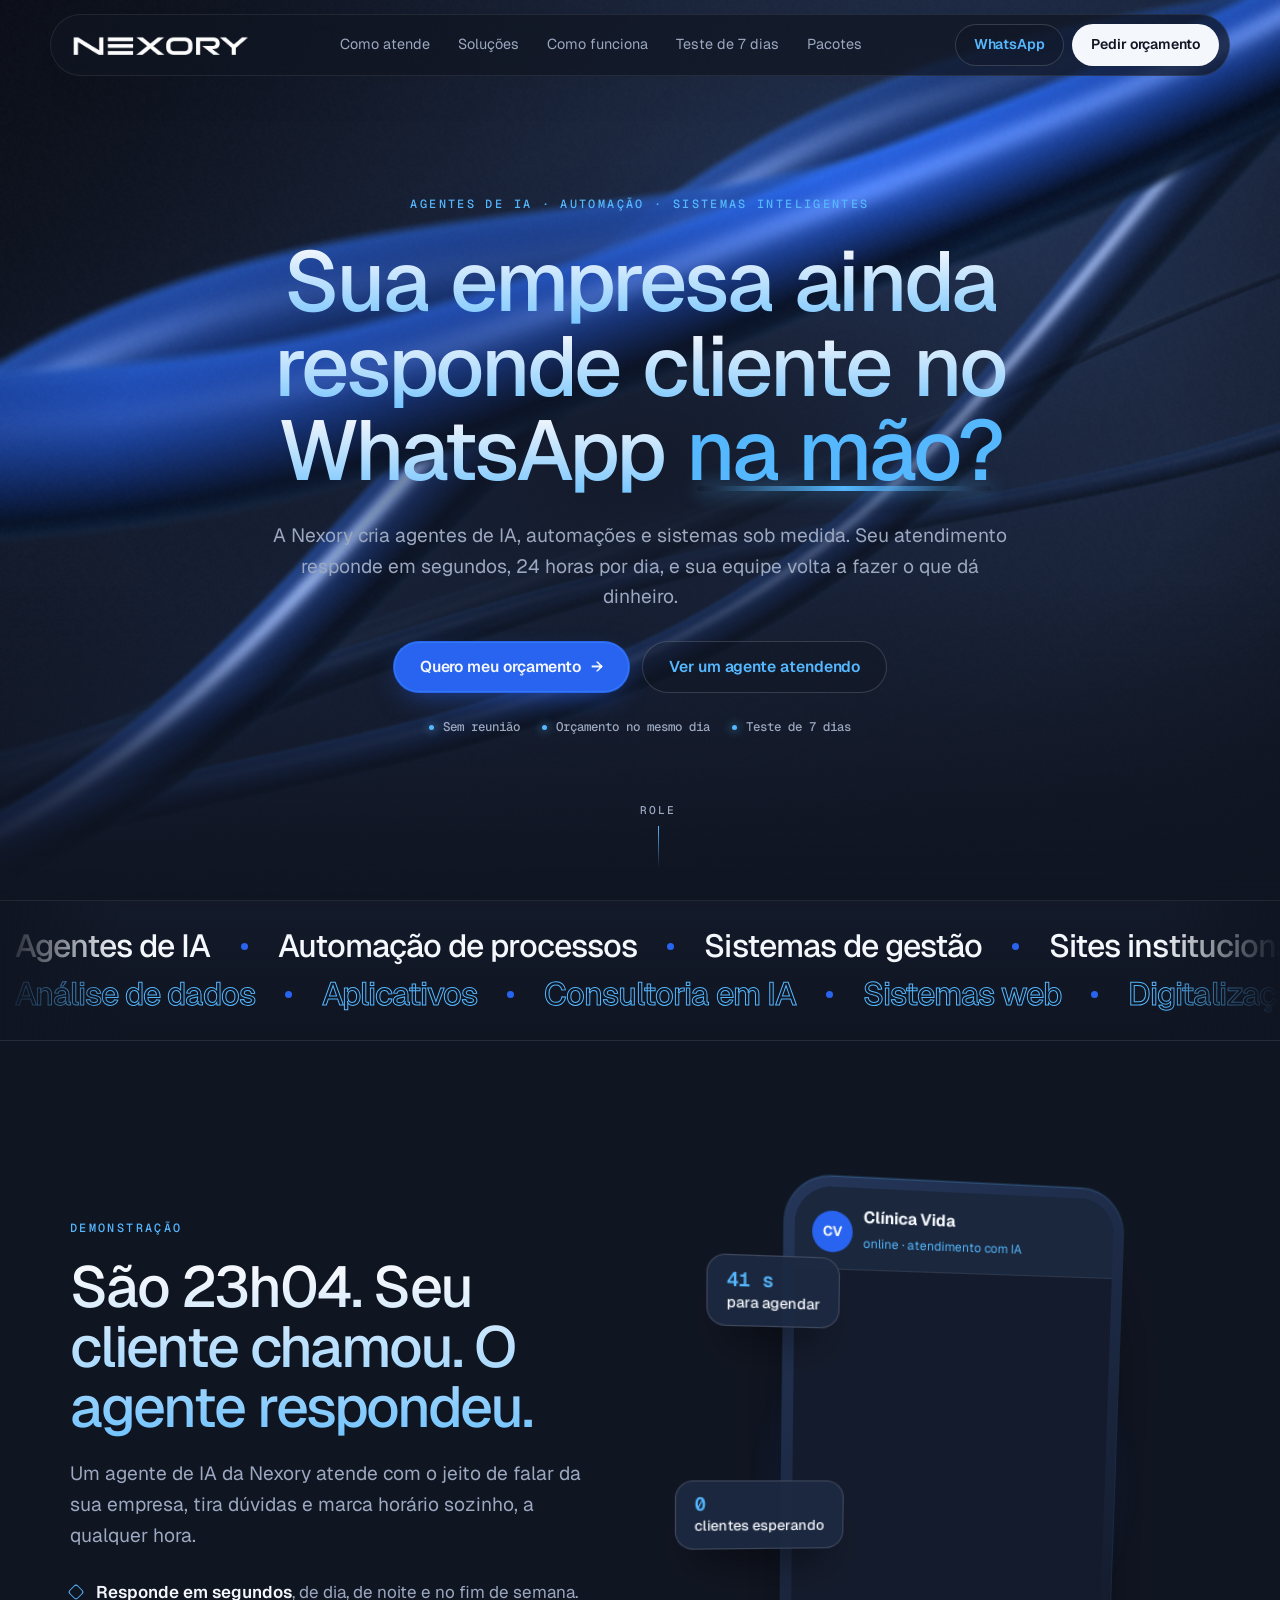
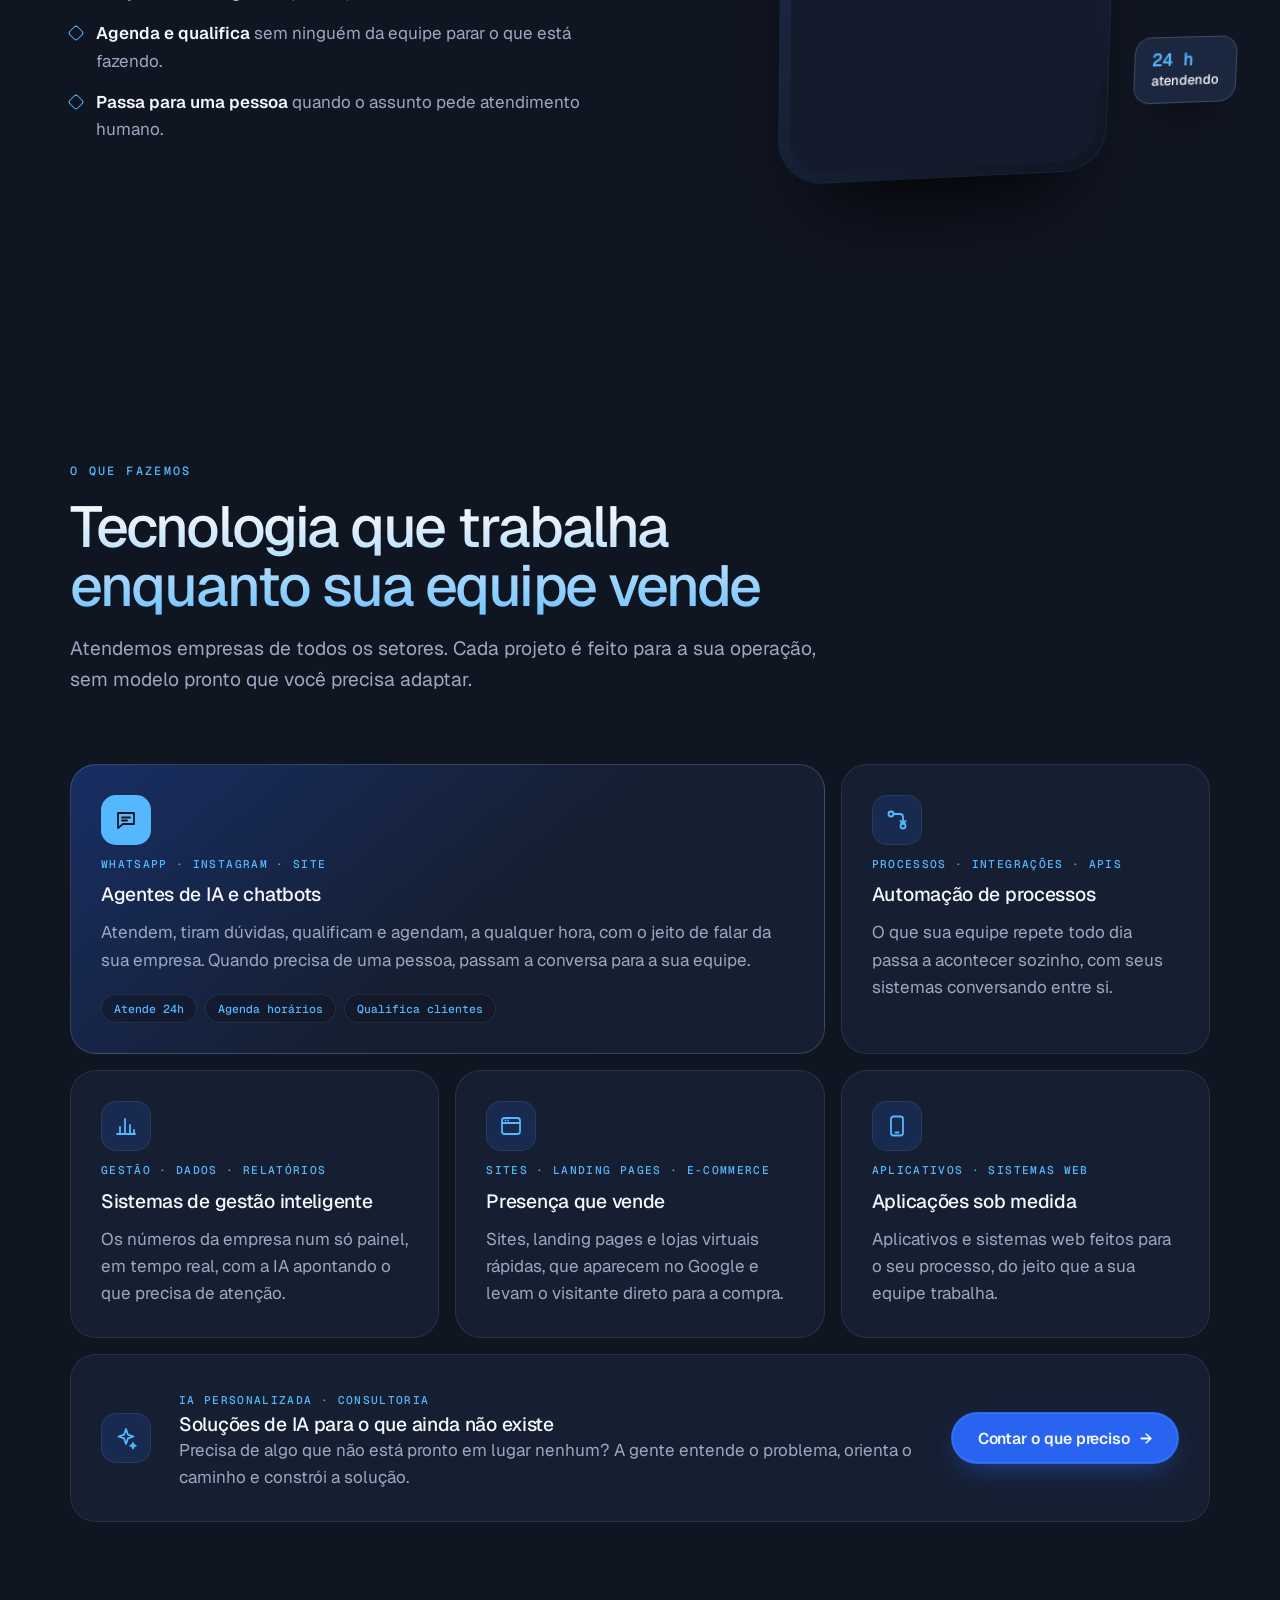
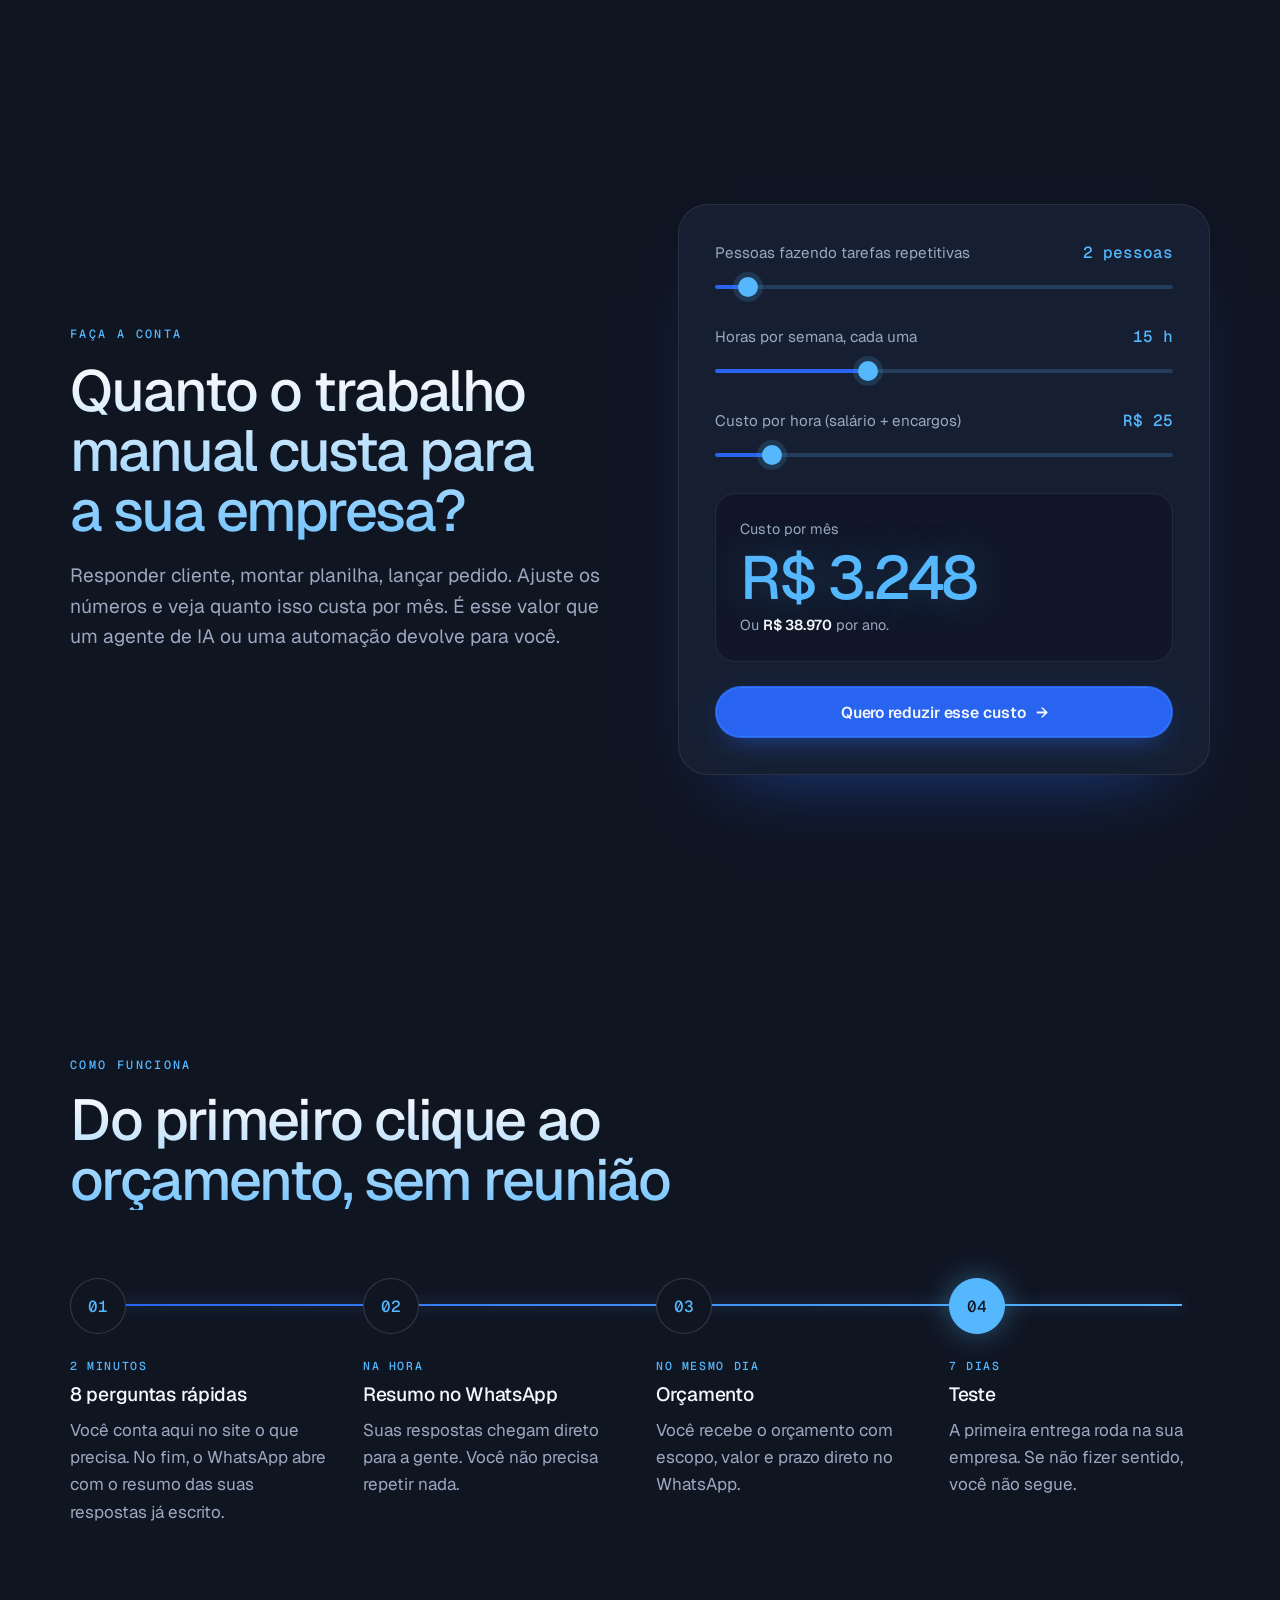
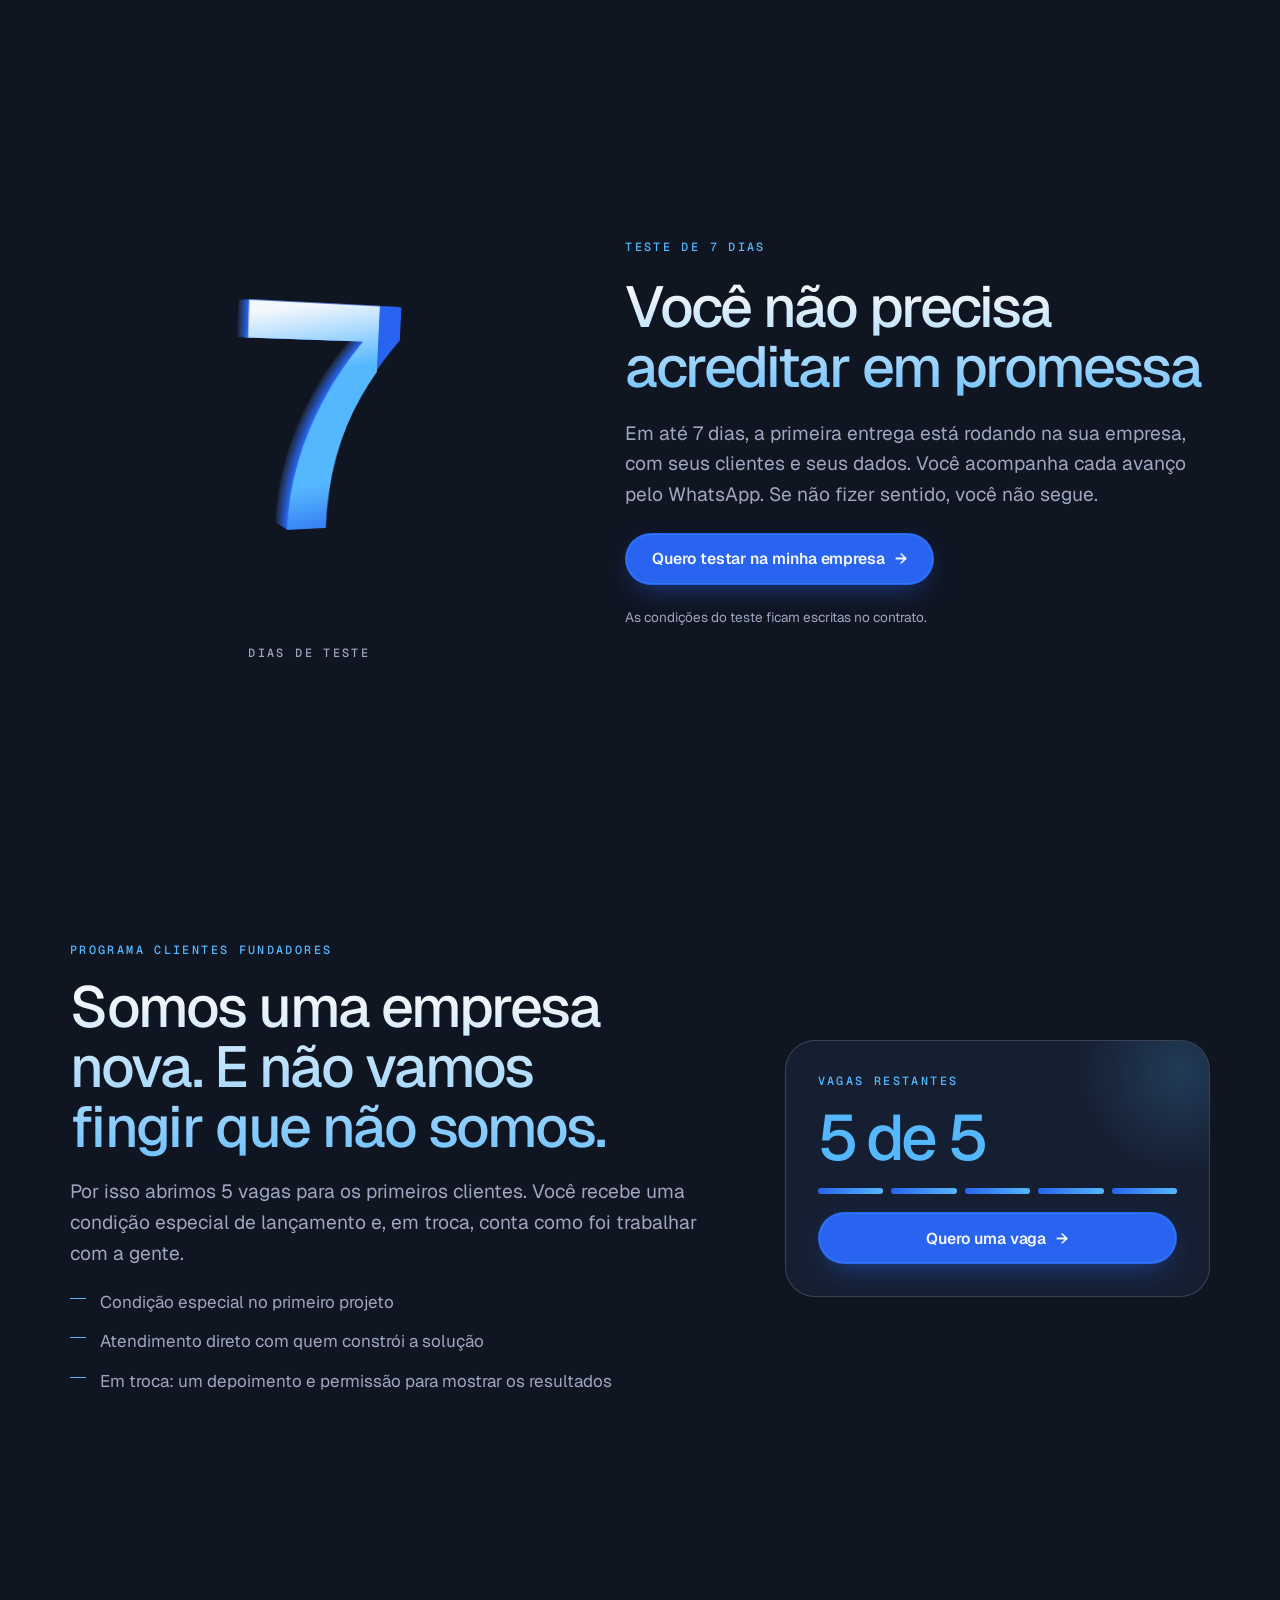
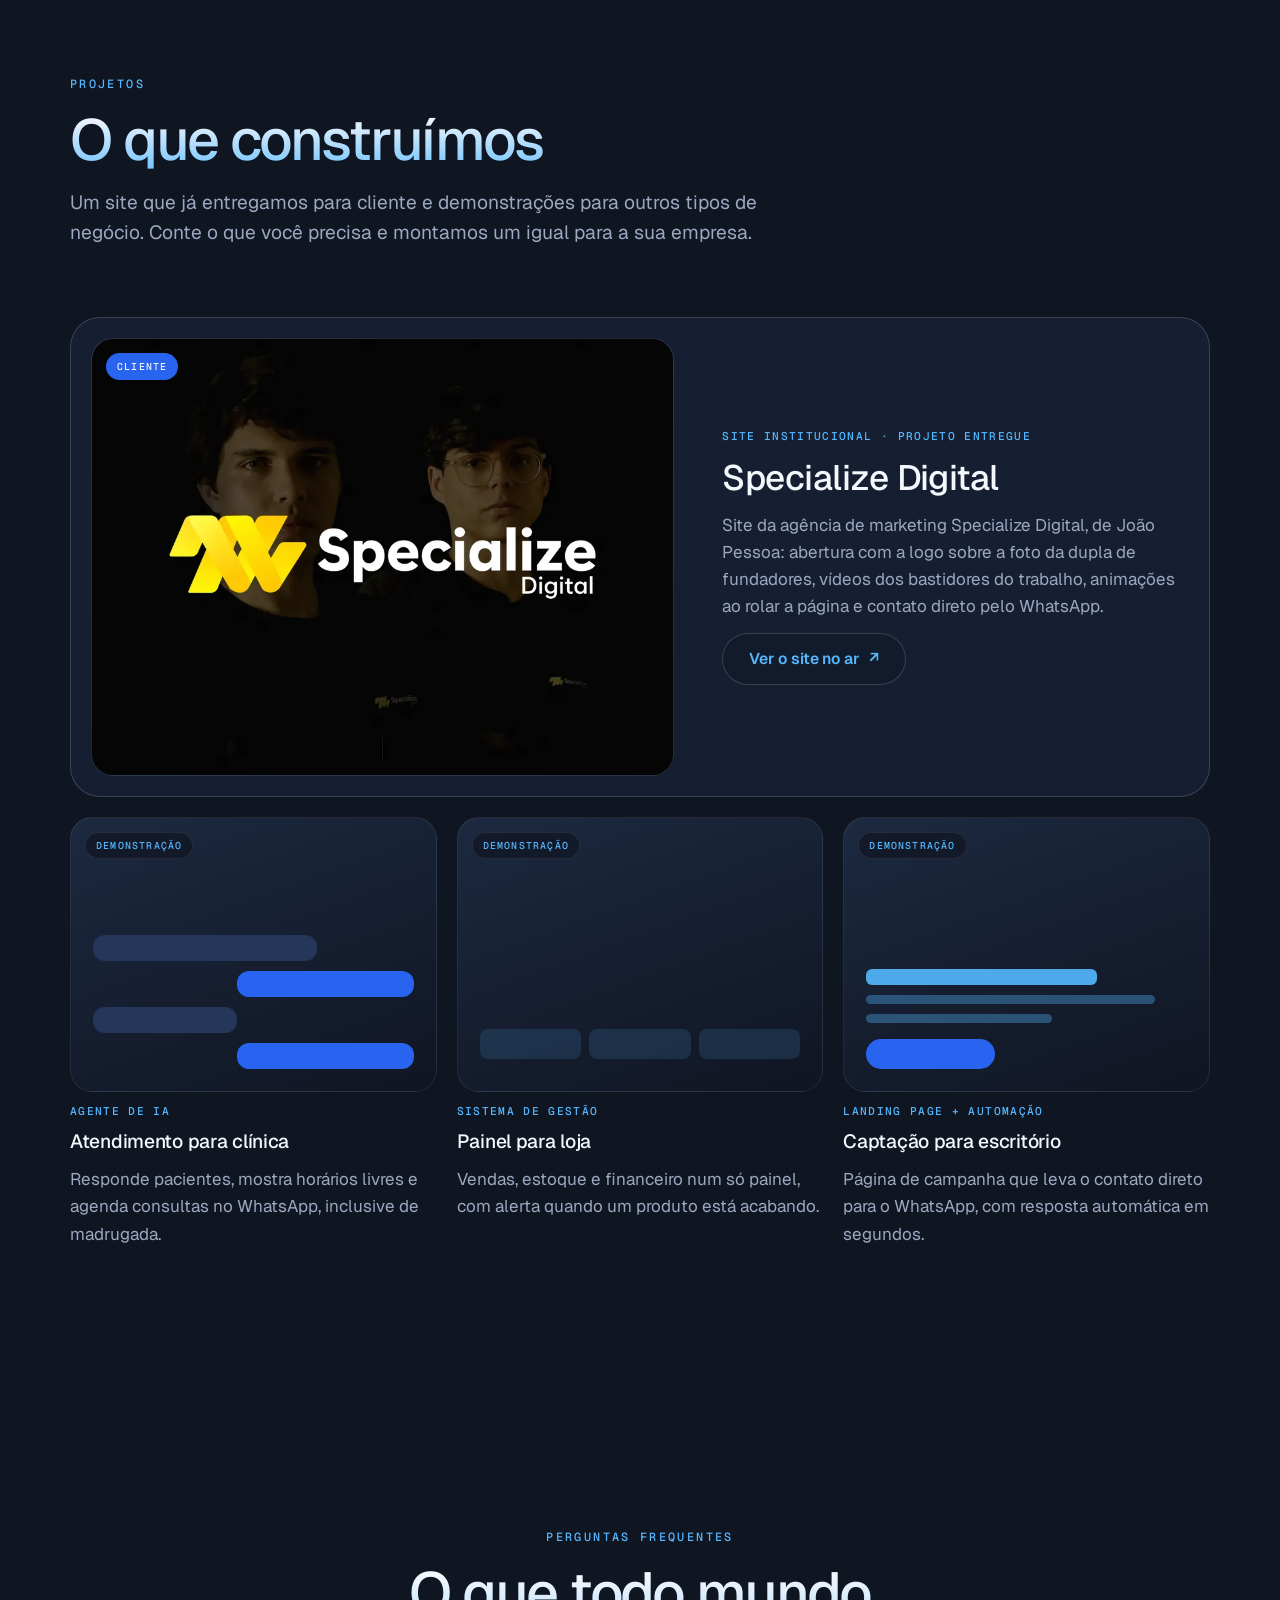
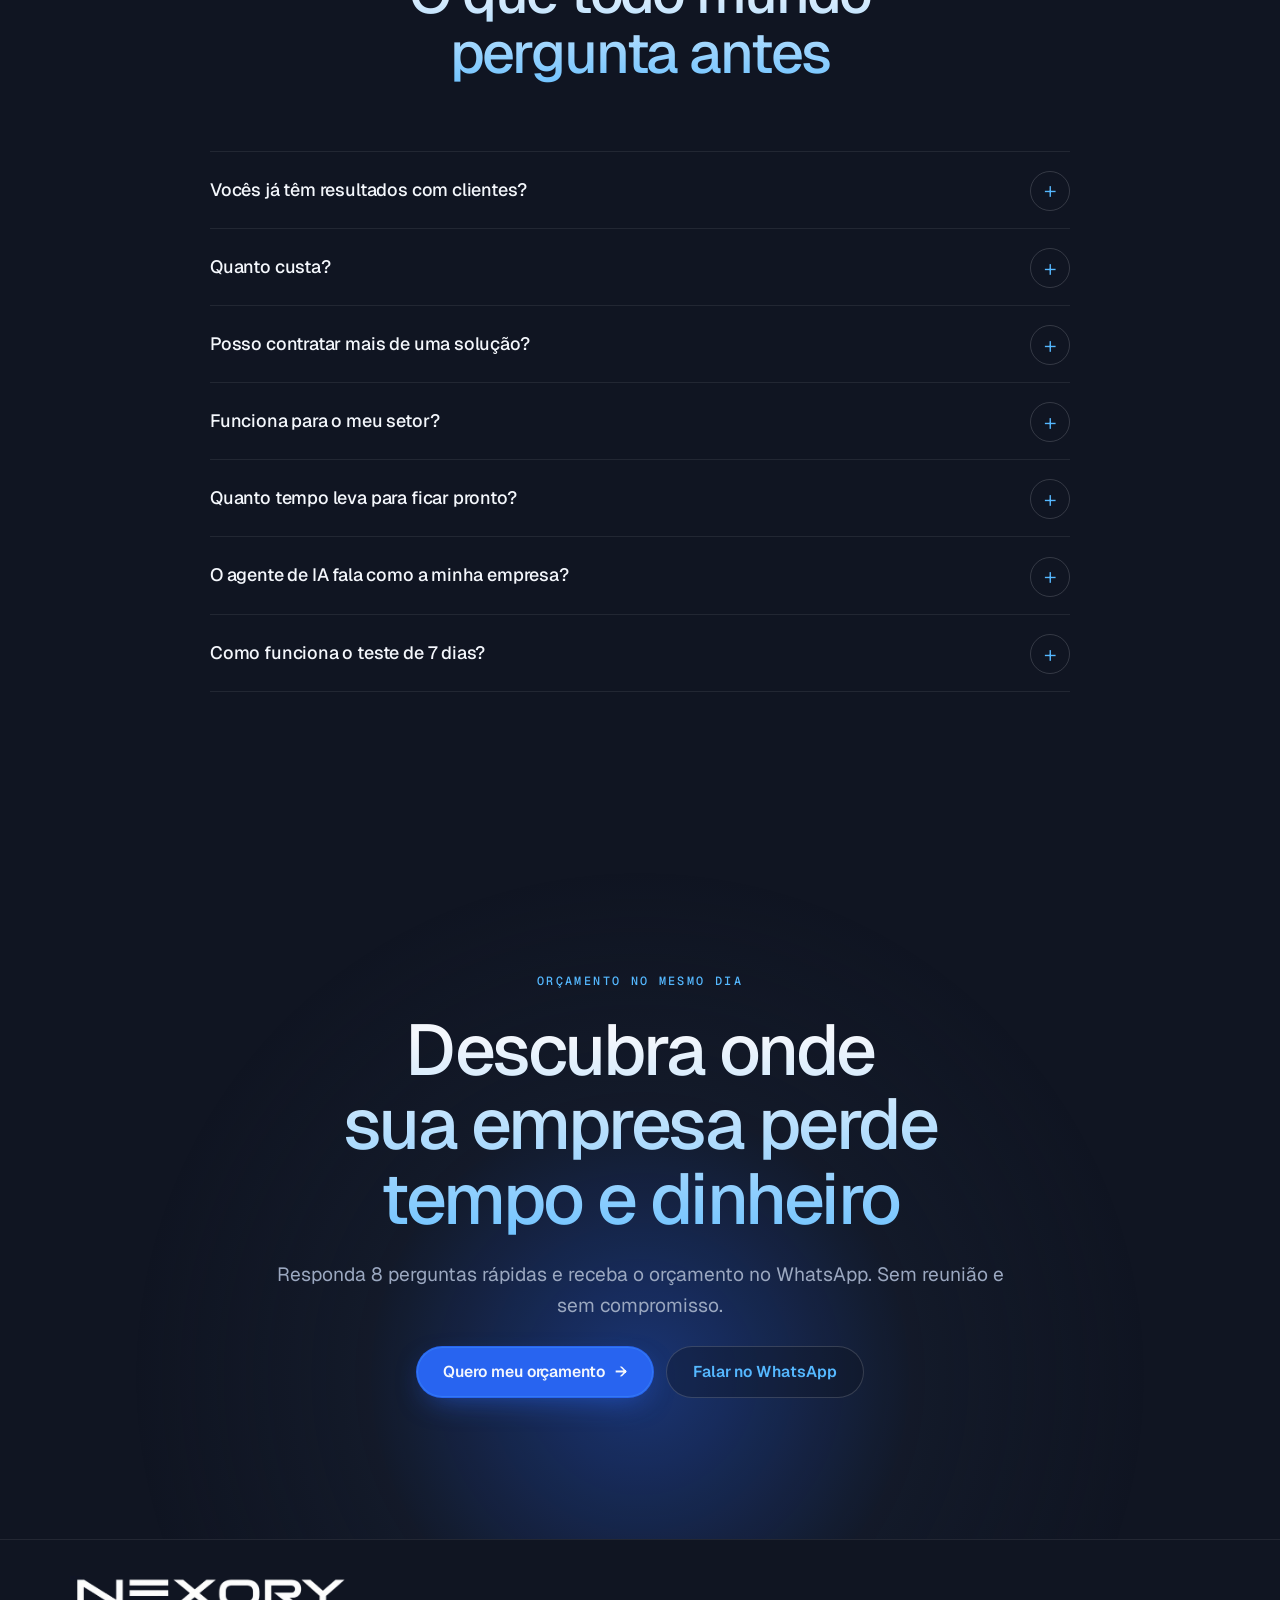
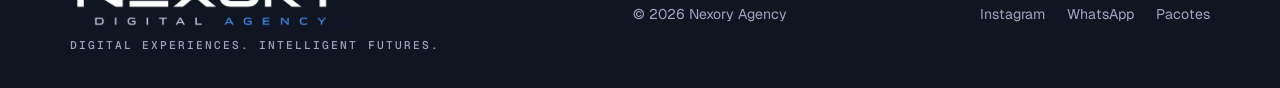
==== commit 05984772: "Projetos: site da Specialize Digital como trabalho entregue Cartão largo com a imagem real do site, " ====
--- a/index.html
+++ b/index.html
@@ -236,9 +236,21 @@
     <div class="sec-head reveal">
       <p class="kicker">Projetos</p>
       <h2 class="grad">O que construímos</h2>
-      <p class="lead">Projetos de demonstração para três tipos de negócio. Conte o que você precisa e montamos um igual para a sua empresa.</p>
+      <p class="lead">Um site que já entregamos para cliente e demonstrações para outros tipos de negócio. Conte o que você precisa e montamos um igual para a sua empresa.</p>
     </div>
     <div class="proj" data-stagger>
+      <article class="cliente">
+        <a class="prev shot" href="https://specializedigital.github.io/specialize-digital/" target="_blank" rel="noopener" aria-label="Abrir o site da Specialize Digital em outra aba">
+          <span class="badge">Cliente</span>
+          <img src="assets/projetos/specialize-digital.webp" width="960" height="720" alt="Abertura do site da Specialize Digital, com a logo sobre a foto dos fundadores" loading="lazy" decoding="async">
+        </a>
+        <div class="cliente-info">
+          <span class="tag">Site institucional · Projeto entregue</span>
+          <h3>Specialize Digital</h3>
+          <p>Site da agência de marketing Specialize Digital, de João Pessoa: abertura com a logo sobre a foto da dupla de fundadores, vídeos dos bastidores do trabalho, animações ao rolar a página e contato direto pelo WhatsApp.</p>
+          <a class="btn btn-ghost" href="https://specializedigital.github.io/specialize-digital/" target="_blank" rel="noopener">Ver o site no ar <span class="arr" aria-hidden="true">↗</span></a>
+        </div>
+      </article>
       <article>
         <div class="prev" aria-hidden="true"><span class="badge">Demonstração</span><div class="mk-b"></div><div class="mk-b r"></div><div class="mk-b s"></div><div class="mk-b r"></div></div>
         <span class="tag">Agente de IA</span><h3>Atendimento para clínica</h3><p>Responde pacientes, mostra horários livres e agenda consultas no WhatsApp, inclusive de madrugada.</p>
@@ -262,7 +274,7 @@
       <h2 class="grad">O que todo mundo pergunta antes</h2>
     </div>
     <div class="faq reveal">
-      <details><summary>Vocês já têm resultados com clientes?</summary><p>Somos uma empresa nova, por isso preferimos te mostrar funcionando. Você testa a primeira entrega por 7 dias na sua empresa antes de seguir.</p></details>
+      <details><summary>Vocês já têm resultados com clientes?</summary><p>Somos uma empresa nova. Já entregamos o site da Specialize Digital, que você vê na seção Projetos, e preferimos te mostrar funcionando: você testa a primeira entrega por 7 dias na sua empresa antes de seguir.</p></details>
       <details><summary>Quanto custa?</summary><p>De R$ 1 mil a R$ 50 mil, conforme o tipo e a quantidade de soluções. Sites e landing pages têm <a href="pacotes.html">pacotes com preço fechado</a>. O resto é orçado pelo WhatsApp, no mesmo dia.</p></details>
       <details><summary>Posso contratar mais de uma solução?</summary><p>Pode. Nas perguntas do orçamento você marca todas as soluções que quiser, e o orçamento já vem com tudo junto.</p></details>
       <details><summary>Funciona para o meu setor?</summary><p>Atendemos empresas de todos os setores. Se a sua equipe repete tarefas, responde as mesmas perguntas ou junta números em planilha, existe espaço para IA e automação.</p></details>
--- a/assets/style.css
+++ b/assets/style.css
@@ -388,3 +388,13 @@
 @media (max-width:760px){
   .hero-scrim{background:radial-gradient(ellipse 95% 50% at 50% 46%,rgba(16,21,34,.88),rgba(16,21,34,.35) 70%,rgba(16,21,34,0) 100%),linear-gradient(180deg,rgba(16,21,34,0) 65%,var(--bg) 100%)}
 }
+
+/* Projeto de cliente: cartão largo com a imagem real do site */
+.proj article.cliente{grid-column:1 / -1;grid-template-columns:minmax(0,1.25fr) minmax(0,1fr);align-items:center;gap:clamp(20px,4vw,48px);padding:clamp(14px,2vw,20px);border:1px solid var(--line-strong);border-radius:30px;background:var(--card)}
+.cliente-info{display:grid;gap:12px;justify-items:start;padding-block:8px}
+.cliente-info h3{font-size:clamp(1.5rem,3vw,2.2rem)}
+.prev.shot{display:block;padding:0;text-decoration:none}
+.prev.shot img{display:block;width:100%;height:100%;object-fit:cover;transition:transform .8s var(--ease-out)}
+.prev.shot .badge{z-index:1;background:var(--btn);border-color:transparent;color:var(--text)}
+@media (hover:hover) and (pointer:fine){.proj article.cliente:hover .prev.shot img{transform:scale(1.04)}}
+@media (max-width:760px){.proj article.cliente{grid-template-columns:1fr}}
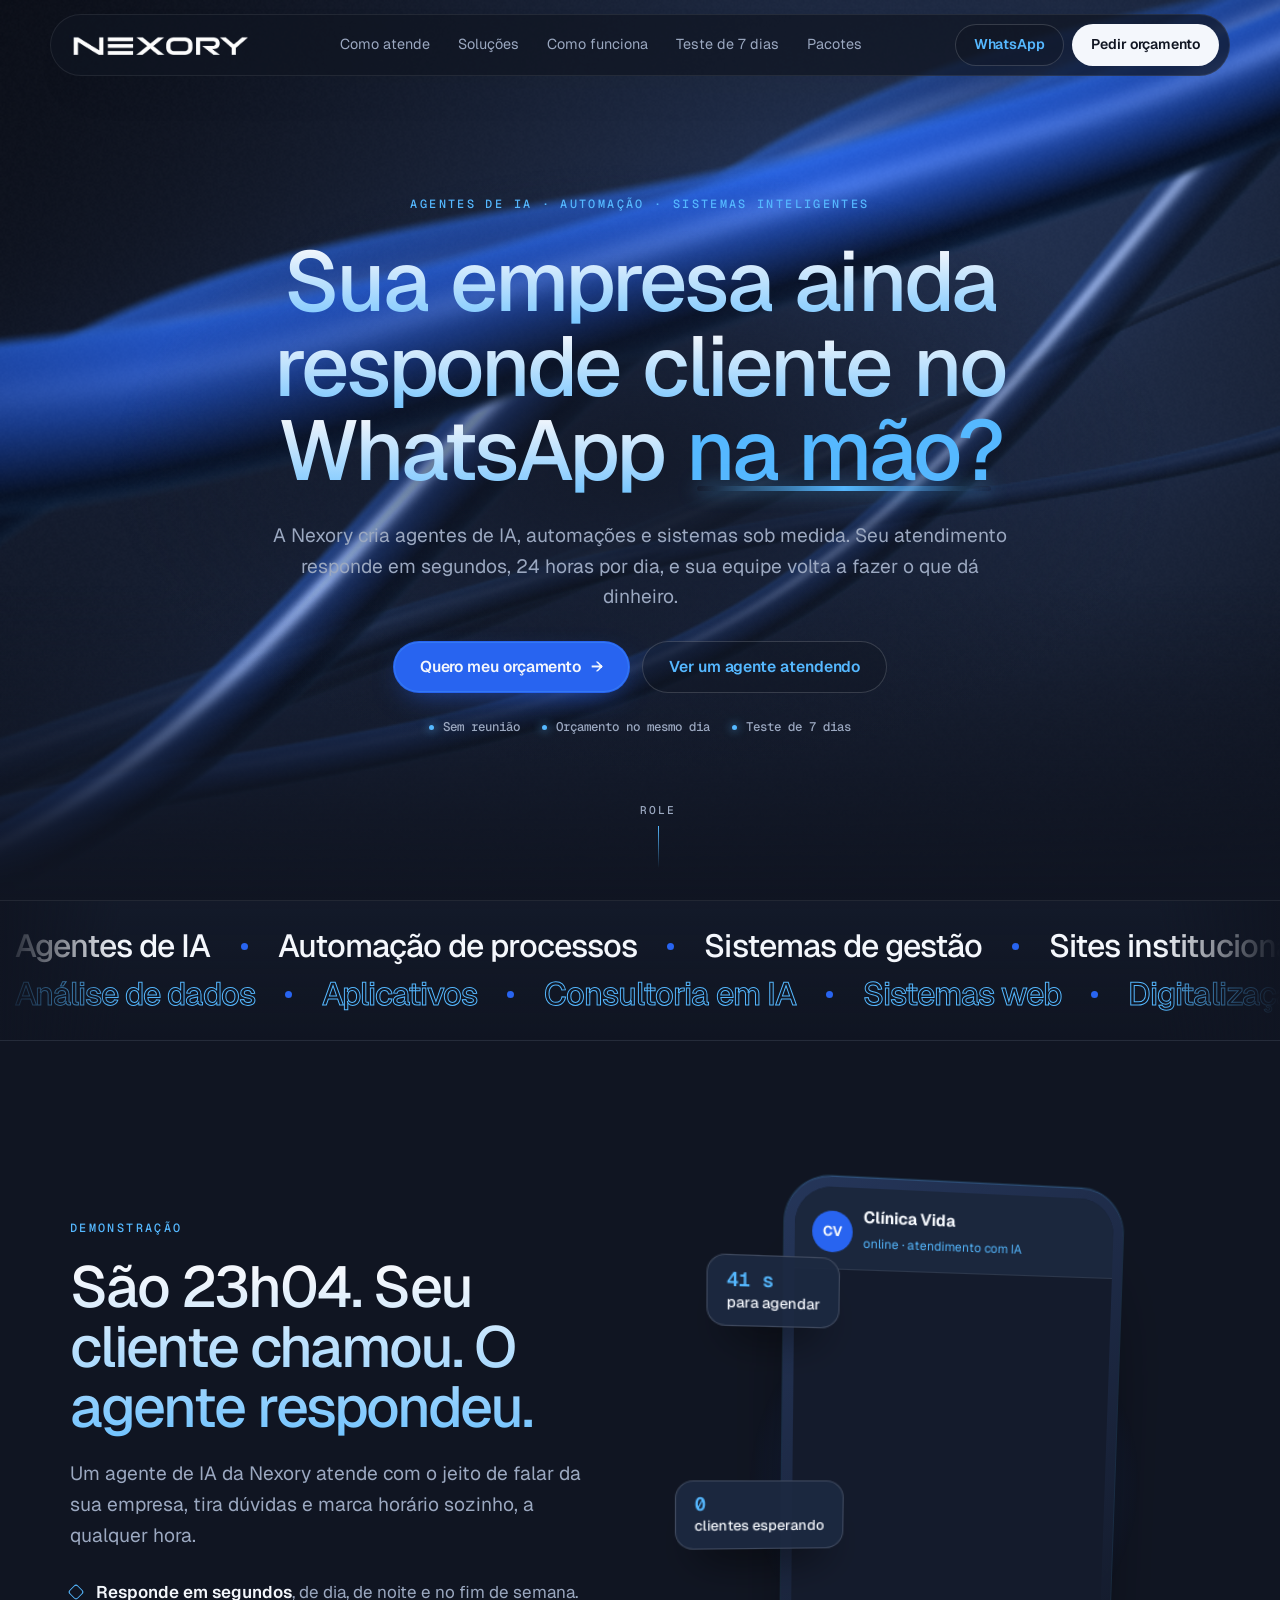
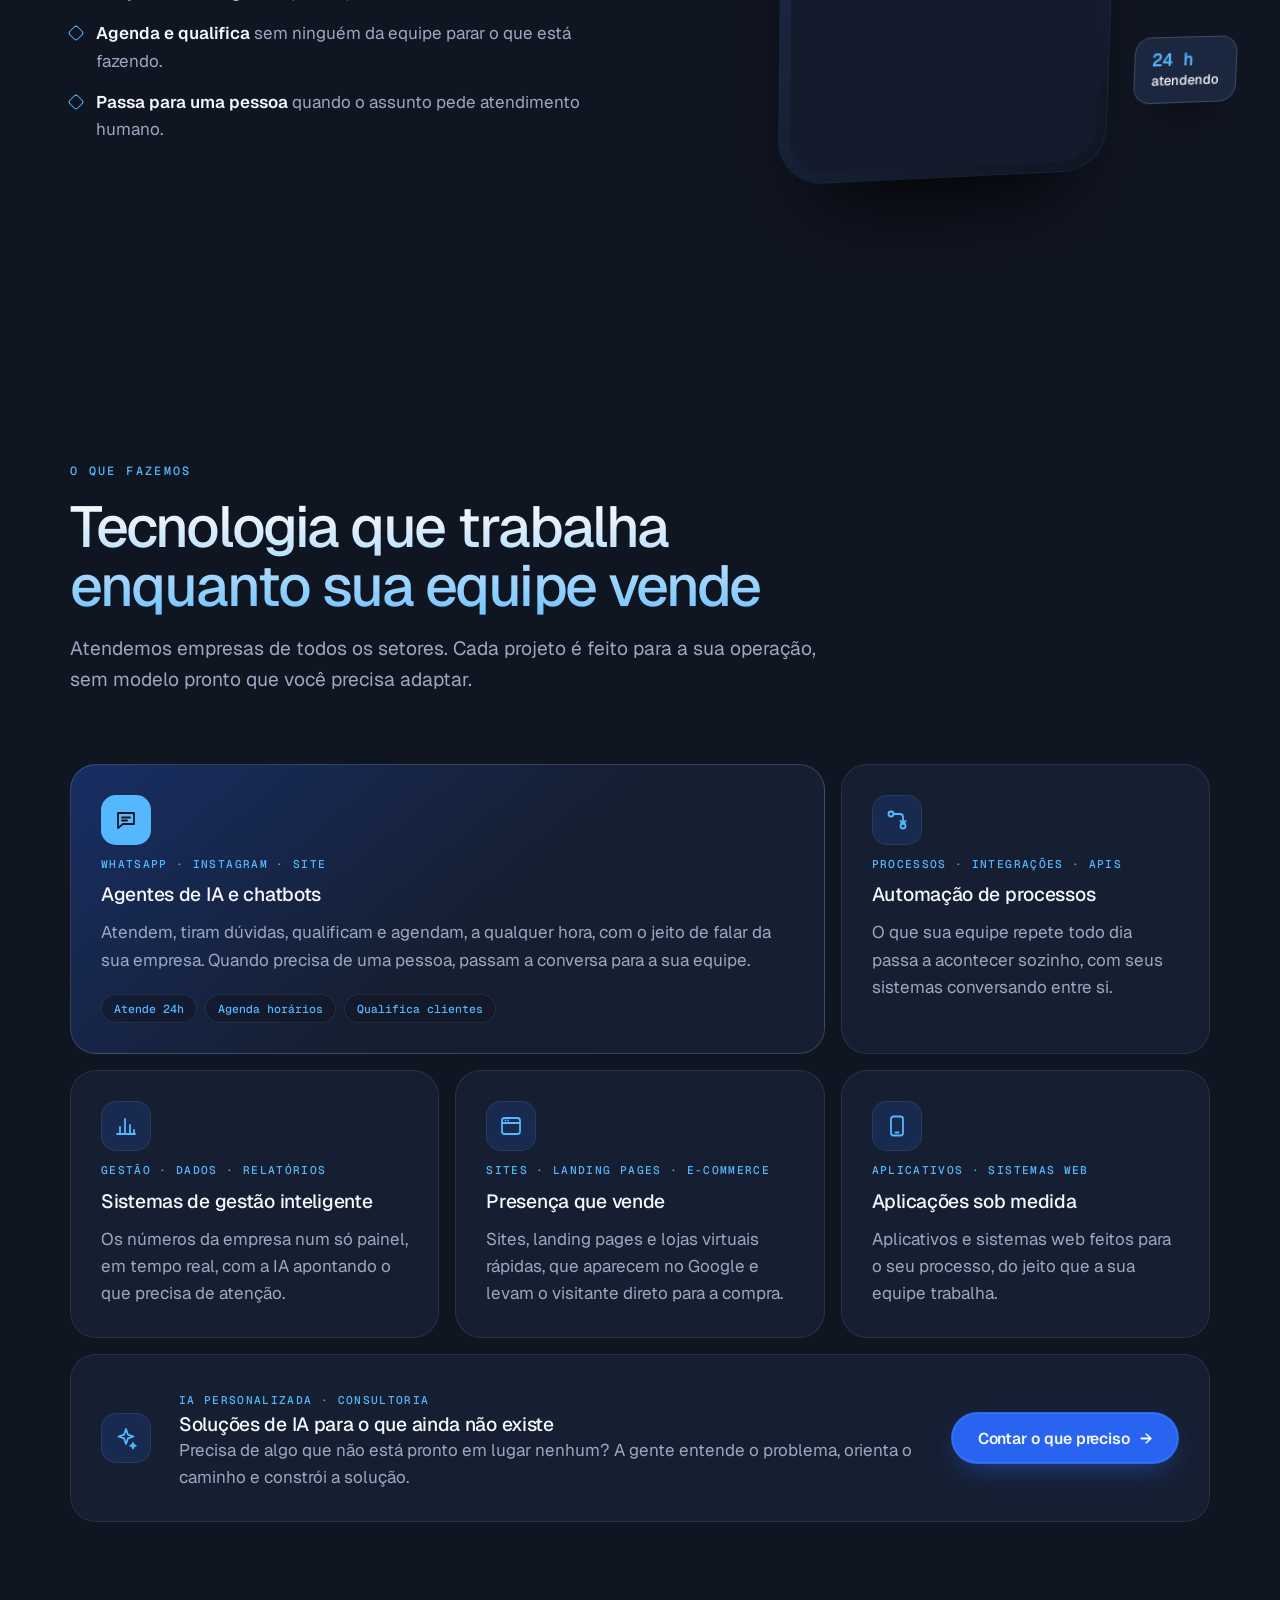
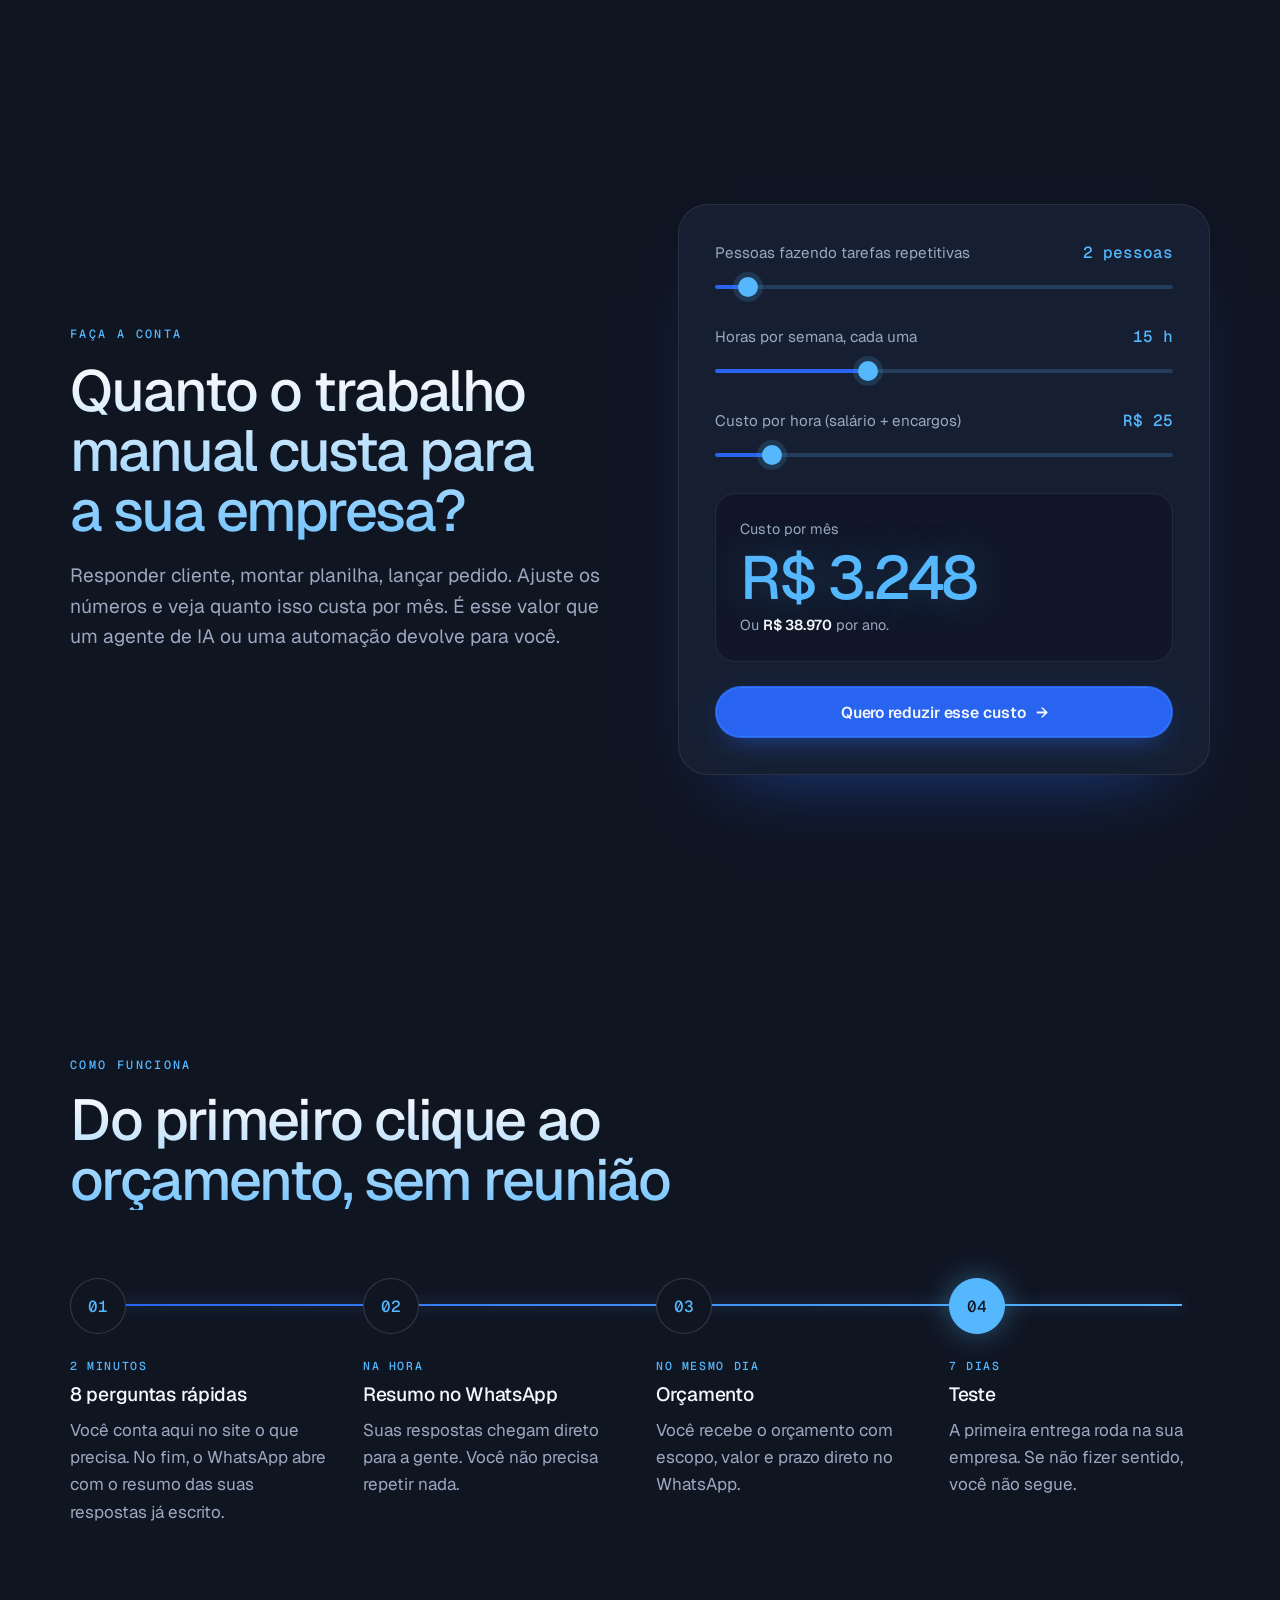
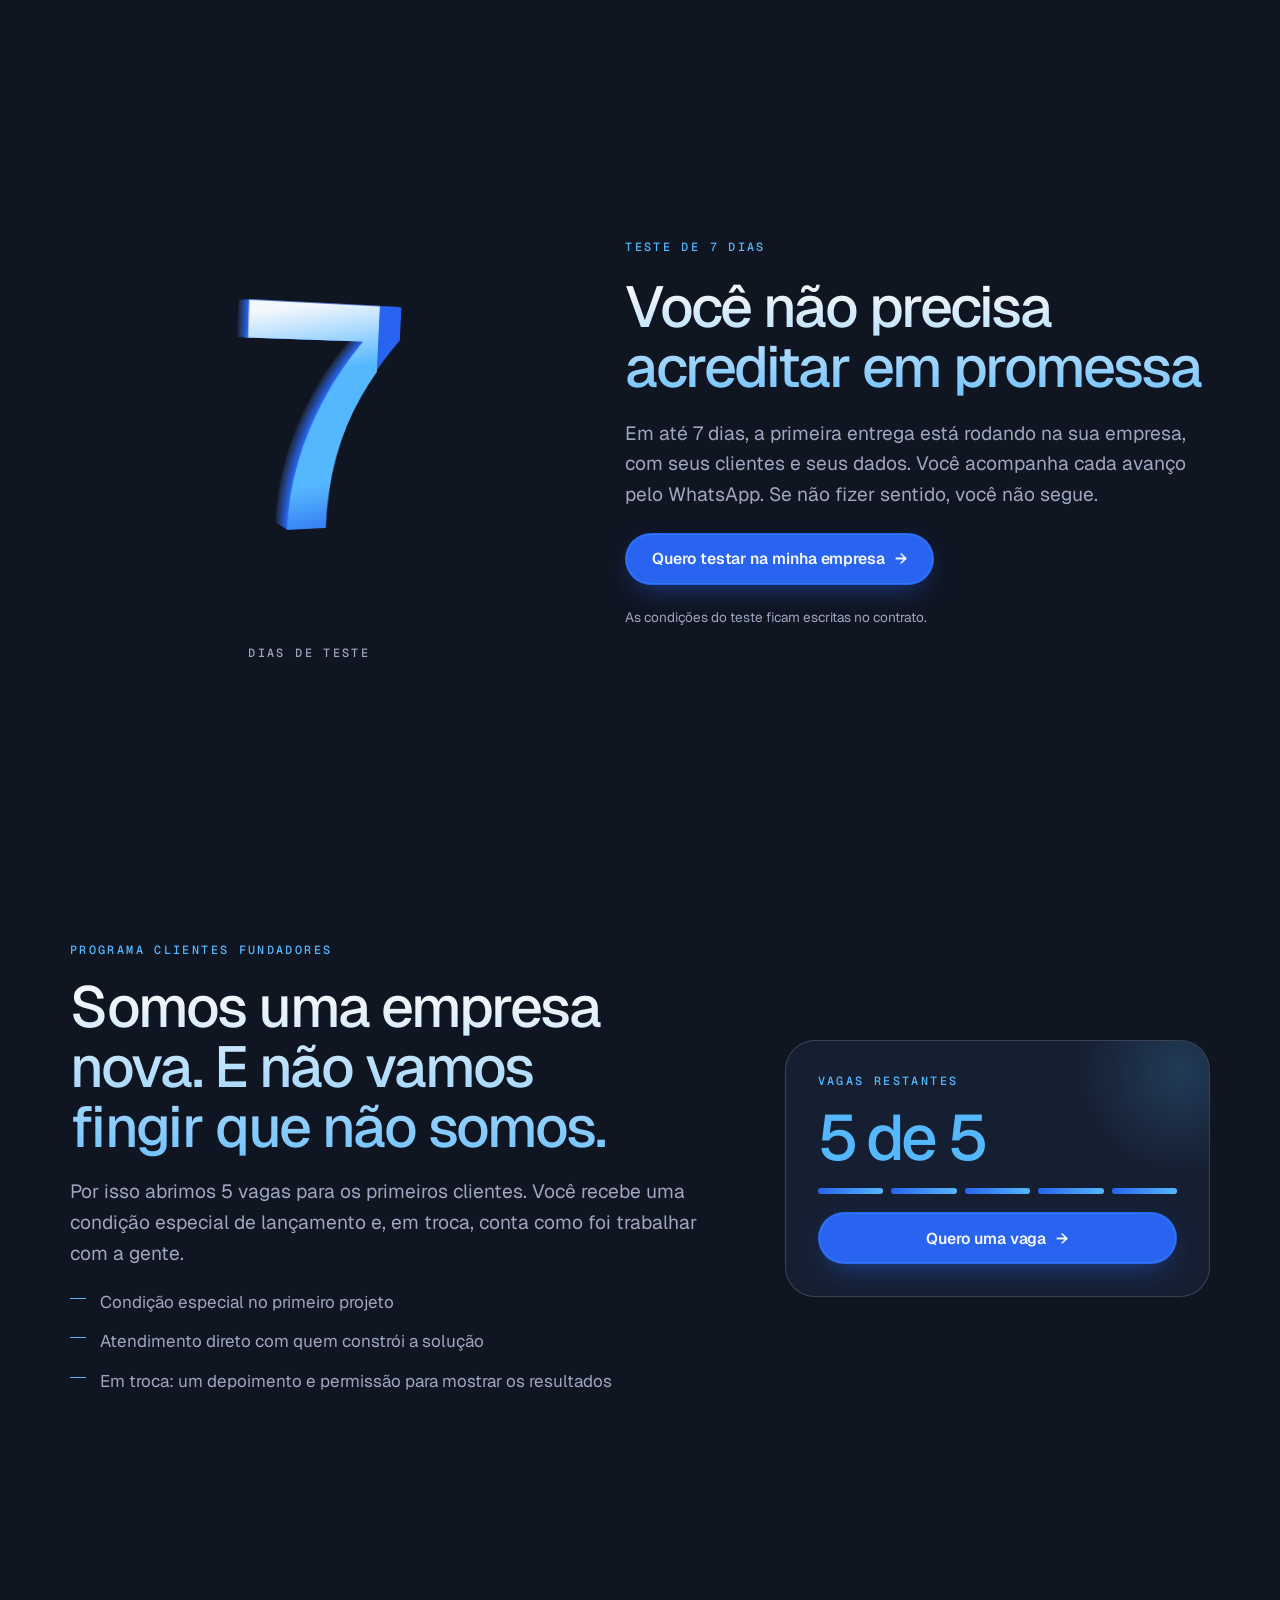
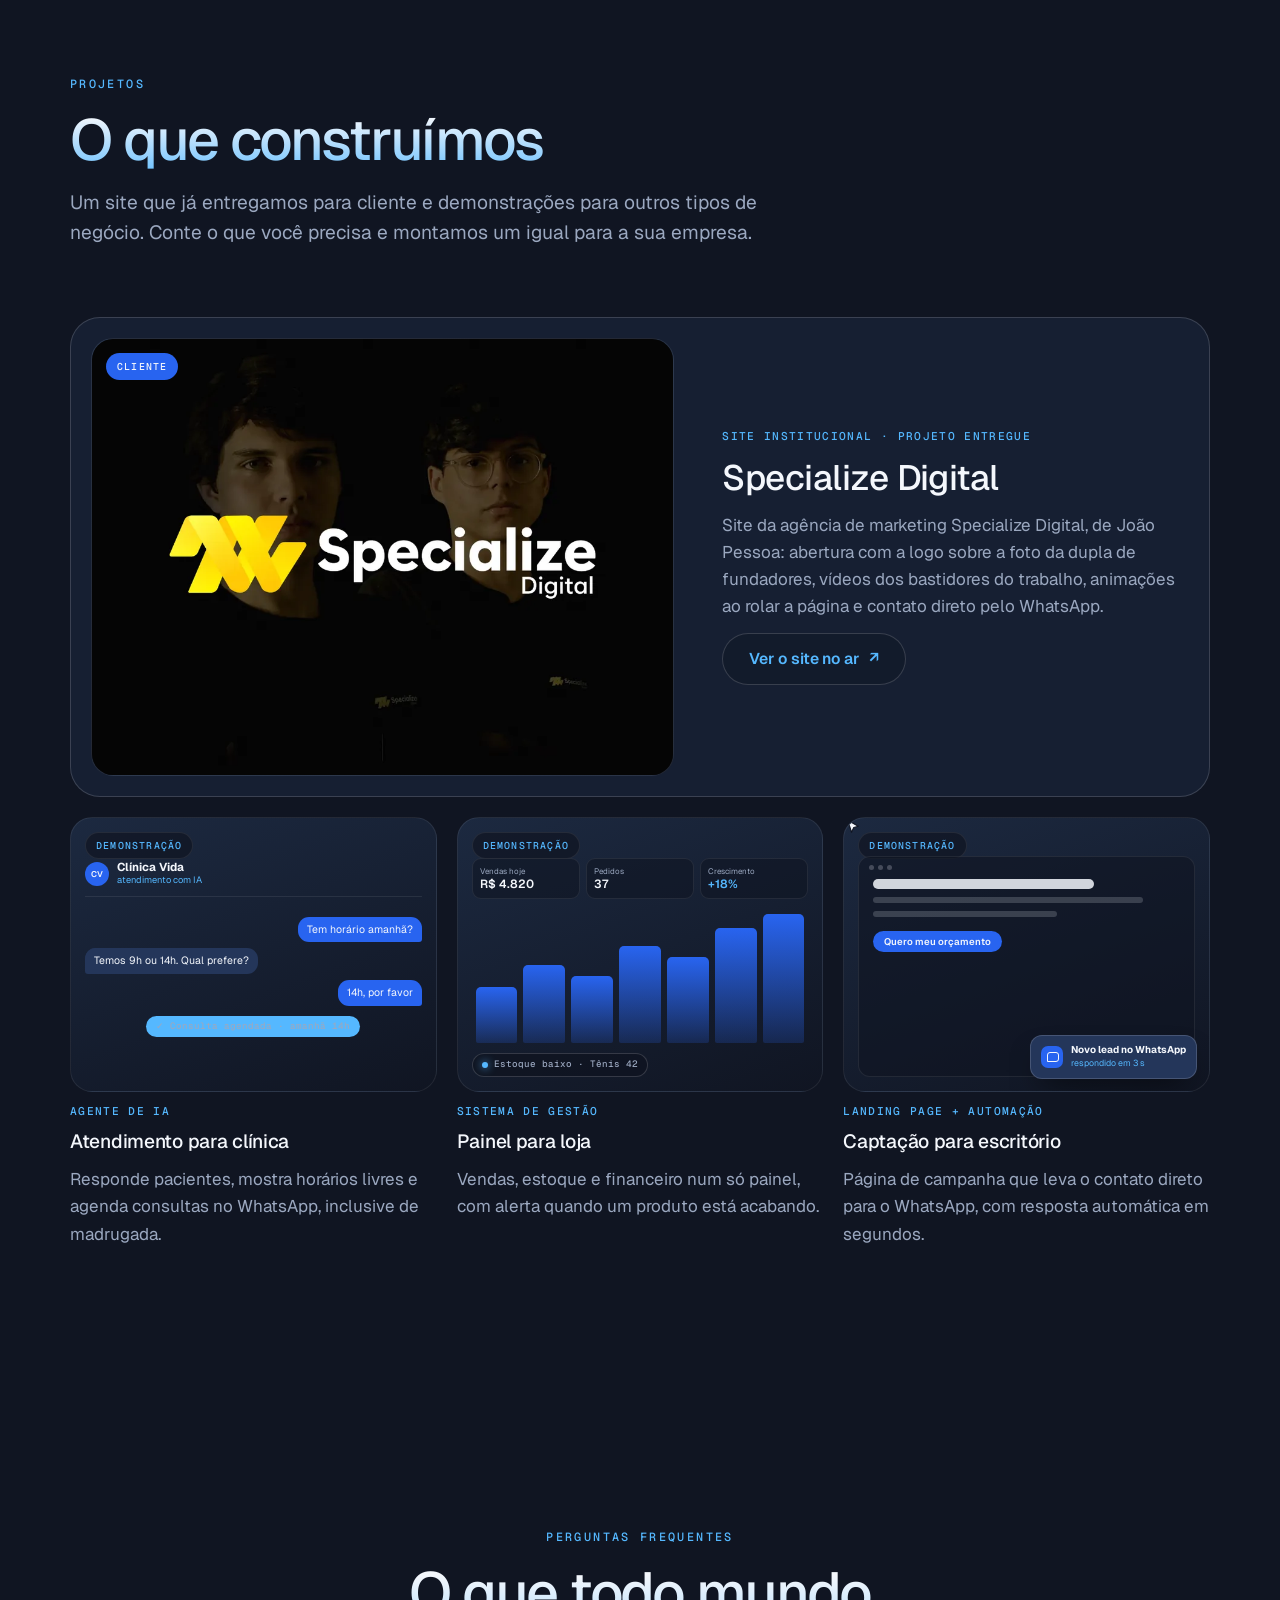
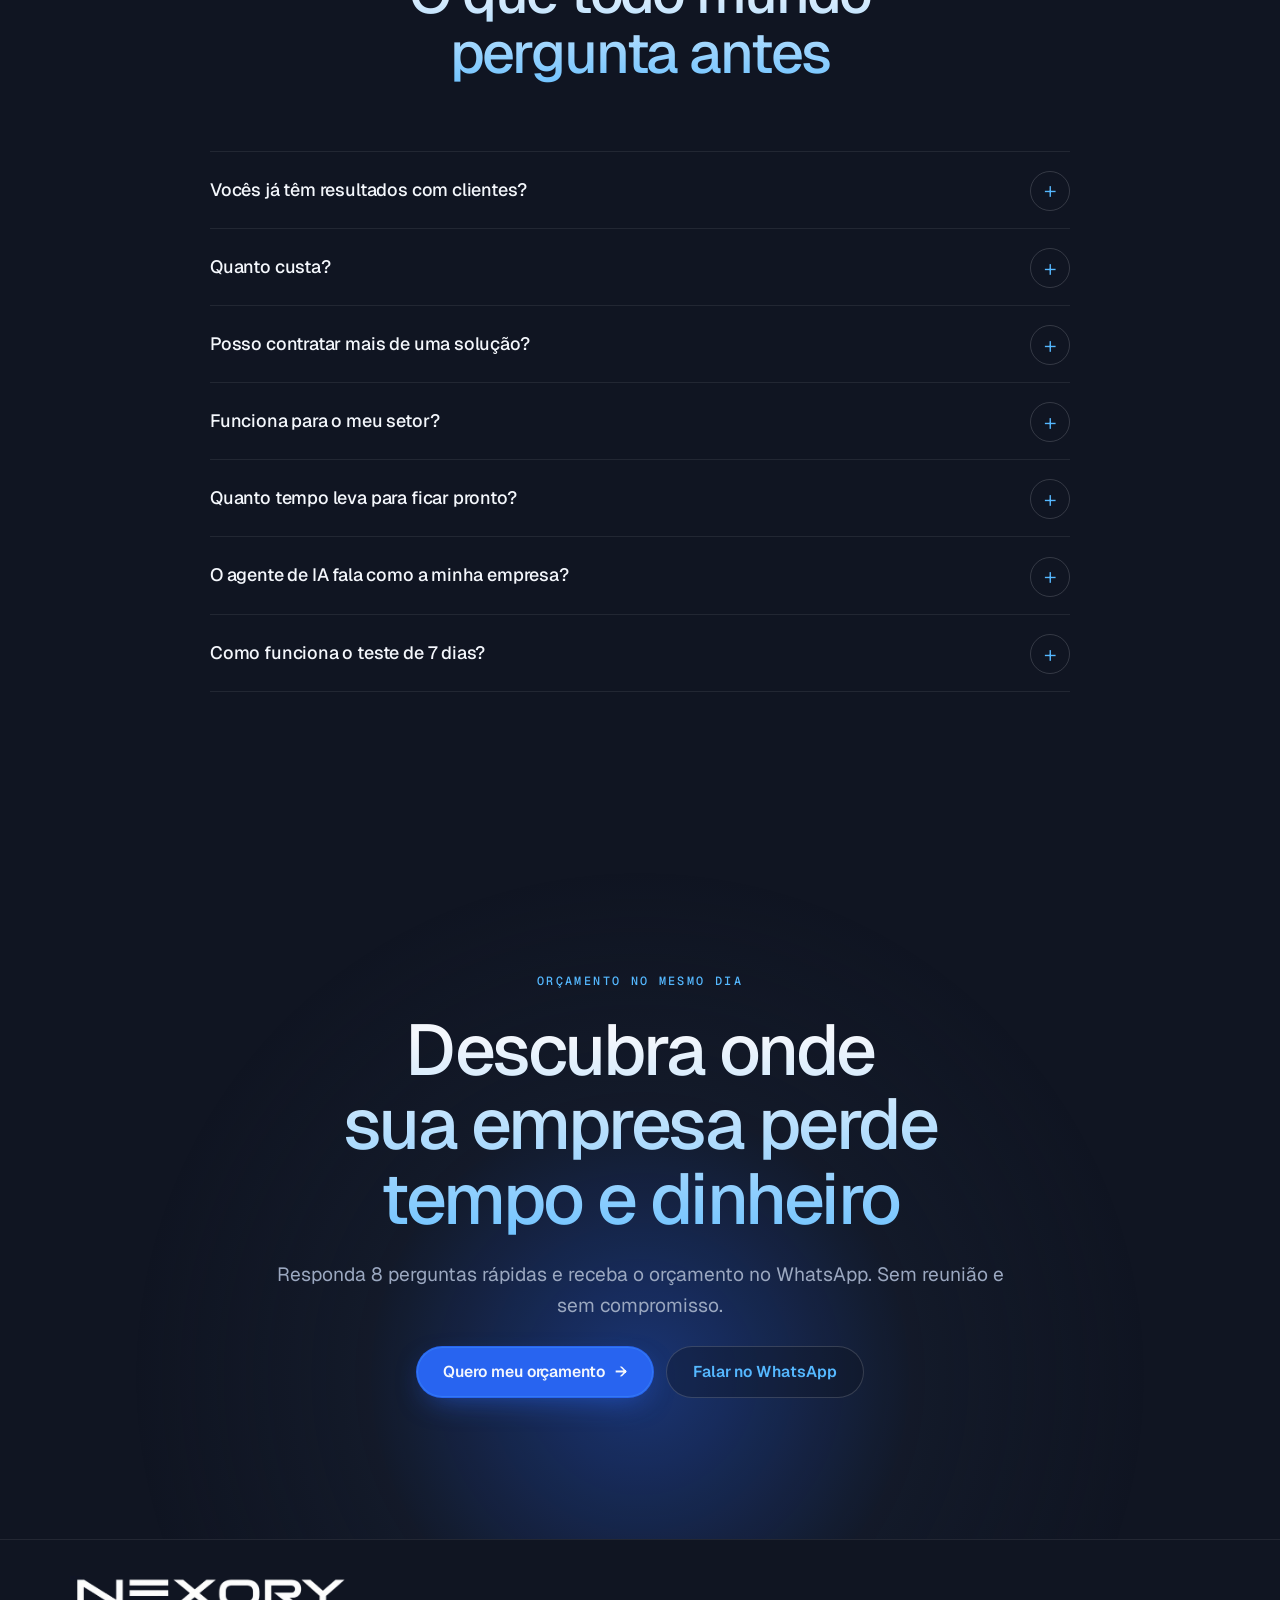
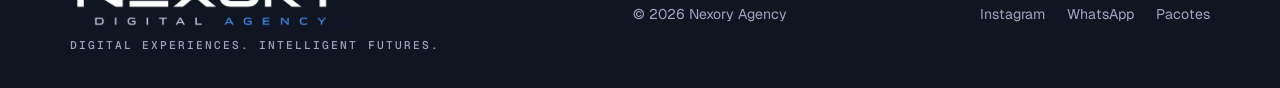
==== commit 034c44e8: "Projetos: demonstrações animadas em loop - Clínica: conversa com o agente que termina em consulta ag" ====
--- a/index.html
+++ b/index.html
@@ -252,15 +252,42 @@
         </div>
       </article>
       <article>
-        <div class="prev" aria-hidden="true"><span class="badge">Demonstração</span><div class="mk-b"></div><div class="mk-b r"></div><div class="mk-b s"></div><div class="mk-b r"></div></div>
+        <div class="prev dm dm-chat" aria-hidden="true"><span class="badge">Demonstração</span>
+          <div class="dm-head"><i>CV</i><div><b>Clínica Vida</b><small>atendimento com IA</small></div></div>
+          <div class="dm-msgs">
+            <p class="dm-msg cli s1">Tem horário amanhã?</p>
+            <div class="dm-slot"><p class="dm-typing"><i></i><i></i><i></i></p><p class="dm-msg ia s2">Temos 9h ou 14h. Qual prefere?</p></div>
+            <p class="dm-msg cli s3">14h, por favor</p>
+            <p class="dm-ok s4">✓ Consulta agendada · amanhã 14h</p>
+          </div>
+        </div>
         <span class="tag">Agente de IA</span><h3>Atendimento para clínica</h3><p>Responde pacientes, mostra horários livres e agenda consultas no WhatsApp, inclusive de madrugada.</p>
       </article>
       <article>
-        <div class="prev" aria-hidden="true"><span class="badge">Demonstração</span><div class="mk-kpi"><i></i><i></i><i></i></div><div class="mk-bars"><i style="height:40%"></i><i style="height:55%"></i><i style="height:48%"></i><i style="height:70%"></i><i style="height:62%"></i><i style="height:92%"></i></div></div>
+        <div class="prev dm dm-dash" aria-hidden="true"><span class="badge">Demonstração</span>
+          <div class="dm-kpis">
+            <div><small>Vendas hoje</small><b>R$ 4.820</b></div>
+            <div><small>Pedidos</small><b>37</b></div>
+            <div><small>Crescimento</small><b class="up">+18%</b></div>
+          </div>
+          <div class="dm-chart">
+            <div class="dm-bars"><i style="--h:.42;--k:0"></i><i style="--h:.58;--k:1"></i><i style="--h:.5;--k:2"></i><i style="--h:.72;--k:3"></i><i style="--h:.64;--k:4"></i><i style="--h:.86;--k:5"></i><i style="--h:.96;--k:6"></i></div>
+            <svg viewBox="0 0 210 80" preserveAspectRatio="none"><path class="dm-line" pathLength="1" d="M8 62 L38 50 L68 56 L98 36 L128 42 L158 22 L198 10"/></svg>
+          </div>
+          <p class="dm-alert"><i></i>Estoque baixo · Tênis 42</p>
+        </div>
         <span class="tag">Sistema de gestão</span><h3>Painel para loja</h3><p>Vendas, estoque e financeiro num só painel, com alerta quando um produto está acabando.</p>
       </article>
       <article>
-        <div class="prev" aria-hidden="true"><span class="badge">Demonstração</span><div class="mk-h"></div><div class="mk-l"></div><div class="mk-l s"></div><div class="mk-btn"></div></div>
+        <div class="prev dm dm-lp" aria-hidden="true"><span class="badge">Demonstração</span>
+          <div class="dm-page">
+            <div class="dm-bar"><i></i><i></i><i></i></div>
+            <div class="dm-h"></div><div class="dm-l"></div><div class="dm-l s"></div>
+            <span class="dm-cta">Quero meu orçamento</span>
+          </div>
+          <div class="dm-cursor"><svg viewBox="0 0 24 24"><path d="M5 3l14 8-6 1.6L10 19z"/></svg></div>
+          <div class="dm-toast"><i></i><div><b>Novo lead no WhatsApp</b><small>respondido em 3 s</small></div></div>
+        </div>
         <span class="tag">Landing page + automação</span><h3>Captação para escritório</h3><p>Página de campanha que leva o contato direto para o WhatsApp, com resposta automática em segundos.</p>
       </article>
     </div>
--- a/assets/style.css
+++ b/assets/style.css
@@ -398,3 +398,88 @@
 .prev.shot .badge{z-index:1;background:var(--btn);border-color:transparent;color:var(--text)}
 @media (hover:hover) and (pointer:fine){.proj article.cliente:hover .prev.shot img{transform:scale(1.04)}}
 @media (max-width:760px){.proj article.cliente{grid-template-columns:1fr}}
+
+/* ---------------------------------------------------------------
+   Demonstrações animadas em Projetos (ciclos em loop).
+   Só transform/opacity; pausam fora da tela (.playing vem do JS).
+   --------------------------------------------------------------- */
+.prev.dm{display:block;padding:14px;font-family:var(--f-sans)}
+.dm *,.dm *::before,.dm *::after{animation-play-state:paused}
+.dm.playing *,.dm.playing *::before,.dm.playing *::after{animation-play-state:running}
+.dm p{margin:0}
+
+/* 1. Chat da clínica (ciclo de 9 s) */
+.prev.dm-chat{display:flex;flex-direction:column}
+.dm-head{display:flex;align-items:center;gap:8px;margin-top:28px;padding-bottom:8px;border-bottom:1px solid var(--line)}
+.dm-head i{width:24px;height:24px;flex:none;border-radius:50%;background:var(--btn);color:var(--text);display:grid;place-items:center;font:600 .52rem/1 var(--f-sans);font-style:normal}
+.dm-head b{display:block;font-size:.72rem;line-height:1.15}
+.dm-head small{display:block;font-size:.58rem;color:var(--detail)}
+.dm-msgs{display:flex;flex-direction:column;gap:6px;margin-top:10px}
+.dm-msg{max-width:80%;padding:6px 9px;border-radius:11px;font-size:.66rem;line-height:1.3}
+.dm-msg.cli{align-self:flex-end;background:var(--btn);color:var(--text);border-bottom-right-radius:3px}
+.dm-msg.ia{background:#24365A;color:var(--text);border-bottom-left-radius:3px}
+.dm-slot{display:grid;justify-items:start}
+.dm-slot>*{grid-area:1/1}
+.dm-typing{display:flex;gap:3px;align-self:start;padding:8px 10px;border-radius:11px;background:#24365A;animation:dmTyping 9s linear infinite}
+.dm-typing i{width:5px;height:5px;border-radius:50%;background:var(--detail);animation:blink 1s infinite}
+.dm-typing i:nth-child(2){animation-delay:.15s}
+.dm-typing i:nth-child(3){animation-delay:.3s}
+.dm-ok{align-self:center;margin-top:4px!important;font:500 .58rem/1 var(--f-mono);padding:6px 10px;border-radius:99px;background:var(--hi);color:var(--bg)}
+.dm-chat .s1{animation:dmS1 9s var(--ease-out) infinite}
+.dm-chat .s2{animation:dmS2 9s var(--ease-out) infinite}
+.dm-chat .s3{animation:dmS3 9s var(--ease-out) infinite}
+.dm-chat .s4{animation:dmS4 9s var(--ease-out) infinite}
+@keyframes dmS1{0%,4%{opacity:0;transform:translateY(6px) scale(.96)}9%,88%{opacity:1;transform:none}94%,100%{opacity:0;transform:none}}
+@keyframes dmTyping{0%,15%{opacity:0}18%,29%{opacity:1}31%,100%{opacity:0}}
+@keyframes dmS2{0%,30%{opacity:0;transform:translateY(6px) scale(.96)}35%,88%{opacity:1;transform:none}94%,100%{opacity:0;transform:none}}
+@keyframes dmS3{0%,46%{opacity:0;transform:translateY(6px) scale(.96)}51%,88%{opacity:1;transform:none}94%,100%{opacity:0;transform:none}}
+@keyframes dmS4{0%,62%{opacity:0;transform:scale(.85)}67%,88%{opacity:1;transform:none}94%,100%{opacity:0;transform:none}}
+
+/* 2. Painel da loja (ciclo de 6 s) */
+.prev.dm-dash{display:flex;flex-direction:column;gap:10px}
+.dm-kpis{margin-top:26px;display:grid;grid-template-columns:repeat(3,minmax(0,1fr));gap:6px}
+.dm-kpis div{background:rgba(16,21,34,.55);border:1px solid var(--line);border-radius:9px;padding:6px 7px;min-width:0;animation:dmKpi 6s var(--ease-out) infinite}
+.dm-kpis div:nth-child(2){animation-delay:.08s}
+.dm-kpis div:nth-child(3){animation-delay:.16s}
+.dm-kpis small{display:block;font-size:.5rem;color:var(--muted);white-space:nowrap;overflow:hidden;text-overflow:ellipsis}
+.dm-kpis b{display:block;font:600 .74rem/1.2 var(--f-sans);color:var(--text);white-space:nowrap}
+.dm-kpis b.up{color:var(--hi)}
+@keyframes dmKpi{0%{opacity:.35;transform:translateY(4px)}12%,92%{opacity:1;transform:none}100%{opacity:.35;transform:translateY(4px)}}
+.dm-chart{position:relative;flex:1;min-height:40px}
+.dm-bars{position:absolute;inset:0 4px;display:flex;align-items:flex-end;gap:6px}
+.dm-bars i{flex:1;height:calc(var(--h) * 100%);border-radius:5px 5px 2px 2px;background:linear-gradient(var(--btn),rgba(40,100,240,.2));transform-origin:bottom;animation:dmBar 6s var(--ease-out) infinite;animation-delay:calc(var(--k) * 70ms)}
+@keyframes dmBar{0%{transform:scaleY(.08)}24%,86%{transform:scaleY(1)}100%{transform:scaleY(.08)}}
+.dm-chart svg{position:absolute;inset:0;width:100%;height:100%;overflow:visible}
+.dm-line{fill:none;stroke:var(--hi);stroke-width:2.5;stroke-linecap:round;stroke-linejoin:round;stroke-dasharray:1;stroke-dashoffset:1;animation:dmLine 6s var(--ease-in-out) infinite}
+@keyframes dmLine{0%,14%{stroke-dashoffset:1;opacity:1}55%,86%{stroke-dashoffset:0;opacity:1}100%{stroke-dashoffset:0;opacity:0}}
+.dm-alert{align-self:flex-start;display:flex;align-items:center;gap:6px;font:500 .58rem/1 var(--f-mono);padding:6px 9px;border-radius:99px;background:rgba(16,21,34,.85);border:1px solid var(--line-strong);color:var(--text);animation:dmAlert 6s var(--ease-out) infinite}
+.dm-alert i{width:6px;height:6px;border-radius:50%;background:var(--hi);box-shadow:0 0 8px var(--hi)}
+@keyframes dmAlert{0%,56%{opacity:0;transform:translateY(8px)}63%,90%{opacity:1;transform:none}100%{opacity:0;transform:none}}
+
+/* 3. Landing page + automação (ciclo de 7 s) */
+.prev.dm-lp{position:relative}
+.dm-page{position:absolute;left:14px;right:14px;top:38px;bottom:14px;border-radius:12px;background:rgba(16,21,34,.6);border:1px solid var(--line);padding:22px 14px 14px;overflow:hidden}
+.dm-bar{position:absolute;top:8px;left:10px;display:flex;gap:4px}
+.dm-bar i{width:5px;height:5px;border-radius:50%;background:rgba(244,247,252,.22)}
+.dm-h{height:10px;width:72%;border-radius:5px;background:var(--text);opacity:.85}
+.dm-l{height:6px;width:88%;border-radius:4px;background:rgba(244,247,252,.18);margin-top:8px}
+.dm-l.s{width:60%}
+.dm-cta{display:inline-block;margin-top:14px;padding:6px 11px;border-radius:99px;background:var(--btn);color:var(--text);font:600 .6rem/1 var(--f-sans);white-space:nowrap;animation:dmCta 7s var(--ease-out) infinite}
+@keyframes dmCta{0%,37%{transform:none}40%{transform:scale(.9)}45%,100%{transform:none}}
+.dm-cursor{--cx:23%;--cy:43%;position:absolute;inset:0;pointer-events:none;animation:dmCursor 7s var(--ease-in-out) infinite}
+.dm-cursor svg{position:absolute;left:0;top:0;width:18px;height:18px;fill:var(--text);stroke:var(--bg);stroke-width:1.4;stroke-linejoin:round;transform-origin:20% 15%;animation:dmPress 7s var(--ease-out) infinite}
+@keyframes dmCursor{0%{transform:translate(84%,86%);opacity:0}8%{transform:translate(80%,82%);opacity:1}34%,46%{transform:translate(var(--cx),var(--cy));opacity:1}72%{transform:translate(60%,30%);opacity:1}82%,100%{transform:translate(60%,30%);opacity:0}}
+@keyframes dmPress{0%,36%{transform:scale(1)}40%{transform:scale(.78)}45%,100%{transform:scale(1)}}
+.dm-toast{position:absolute;right:12px;bottom:12px;display:flex;gap:8px;align-items:center;padding:8px 10px;border-radius:12px;background:#24365A;border:1px solid var(--line-strong);box-shadow:0 14px 30px -12px rgba(0,0,0,.7);animation:dmToast 7s var(--ease-out) infinite}
+.dm-toast i{position:relative;width:22px;height:22px;flex:none;border-radius:7px;background:var(--btn)}
+.dm-toast i::after{content:"";position:absolute;left:6px;top:6px;width:10px;height:8px;border:1.6px solid var(--text);border-radius:3px 3px 3px 0}
+.dm-toast b{display:block;font-size:.62rem;line-height:1.2;color:var(--text)}
+.dm-toast small{display:block;font-size:.55rem;color:var(--hi)}
+@keyframes dmToast{0%,48%{opacity:0;transform:translateY(14px) scale(.96)}54%,88%{opacity:1;transform:none}96%,100%{opacity:0;transform:translateY(6px)}}
+
+/* Menos movimento: mostra o resultado final, sem animar */
+@media (prefers-reduced-motion:reduce){
+  .dm *,.dm *::before,.dm *::after{animation:none!important}
+  .dm-typing,.dm-cursor{display:none}
+  .dm-line{stroke-dashoffset:0}
+}
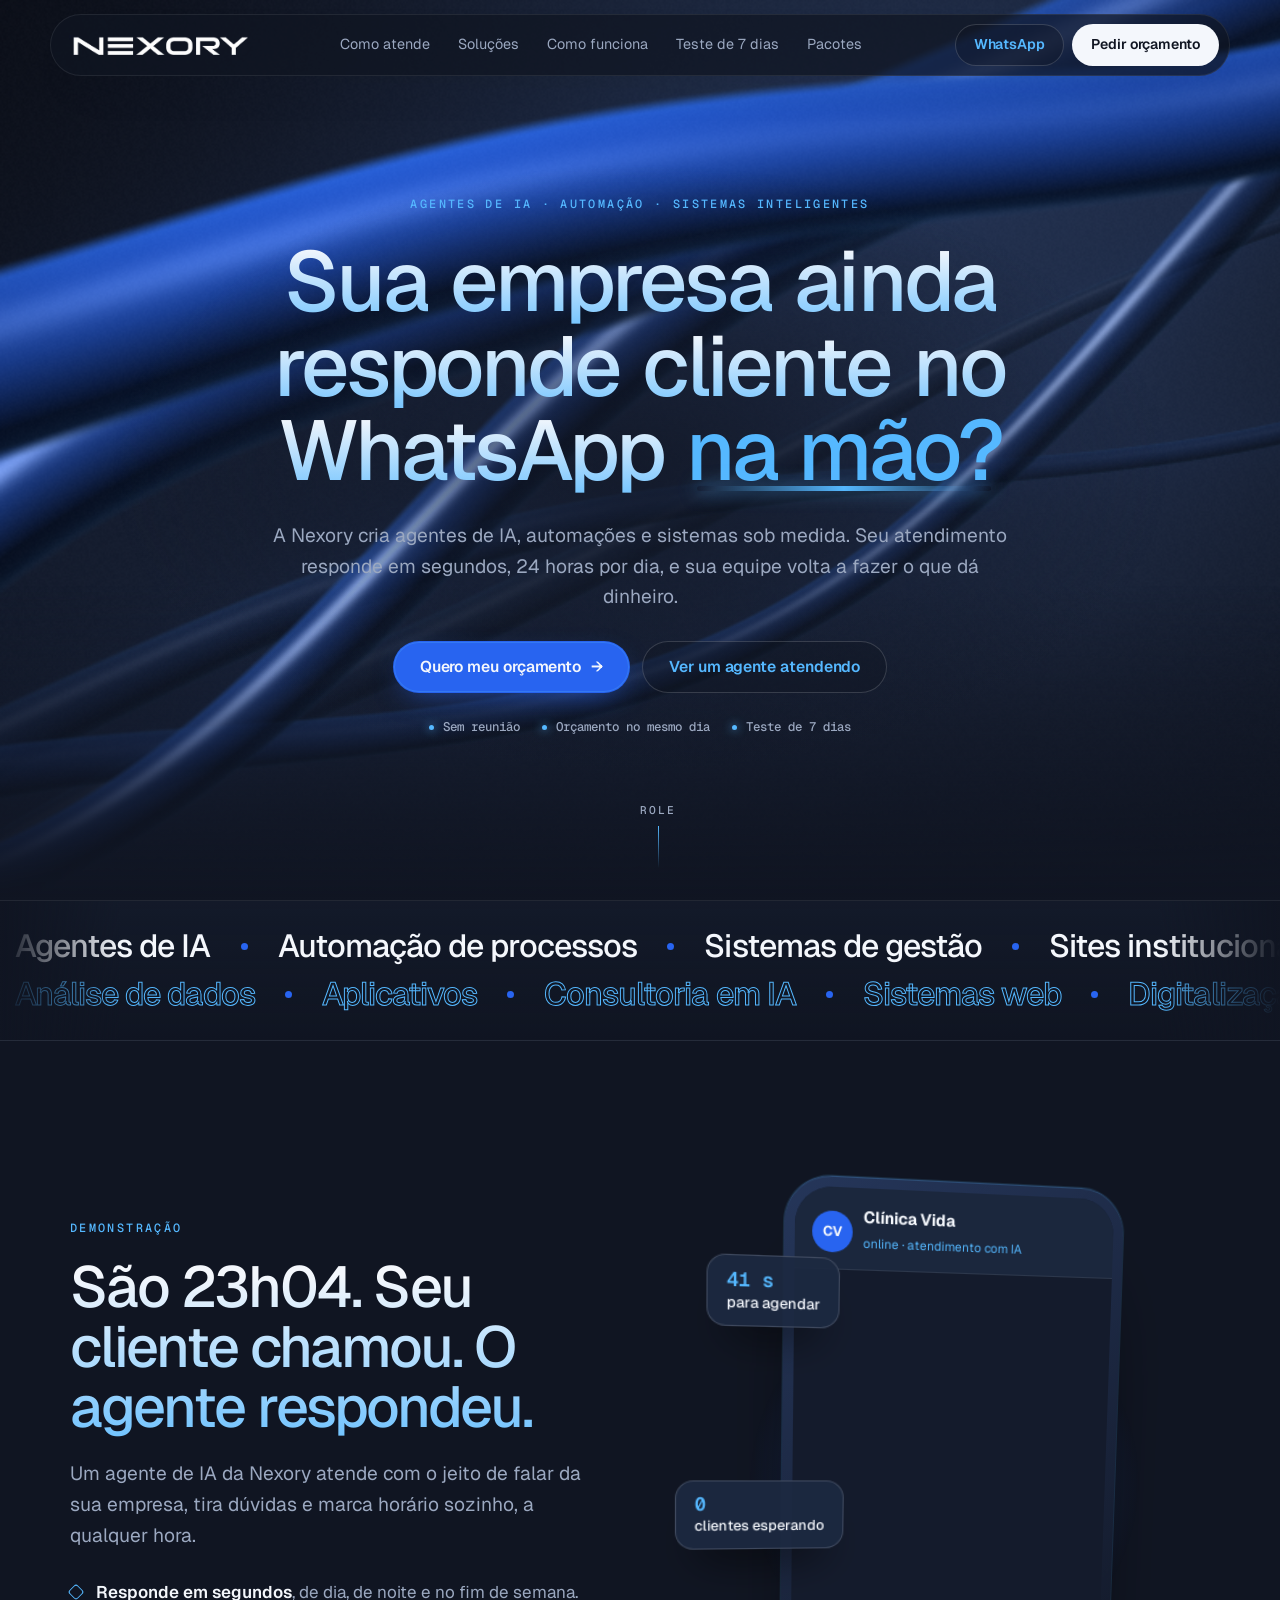
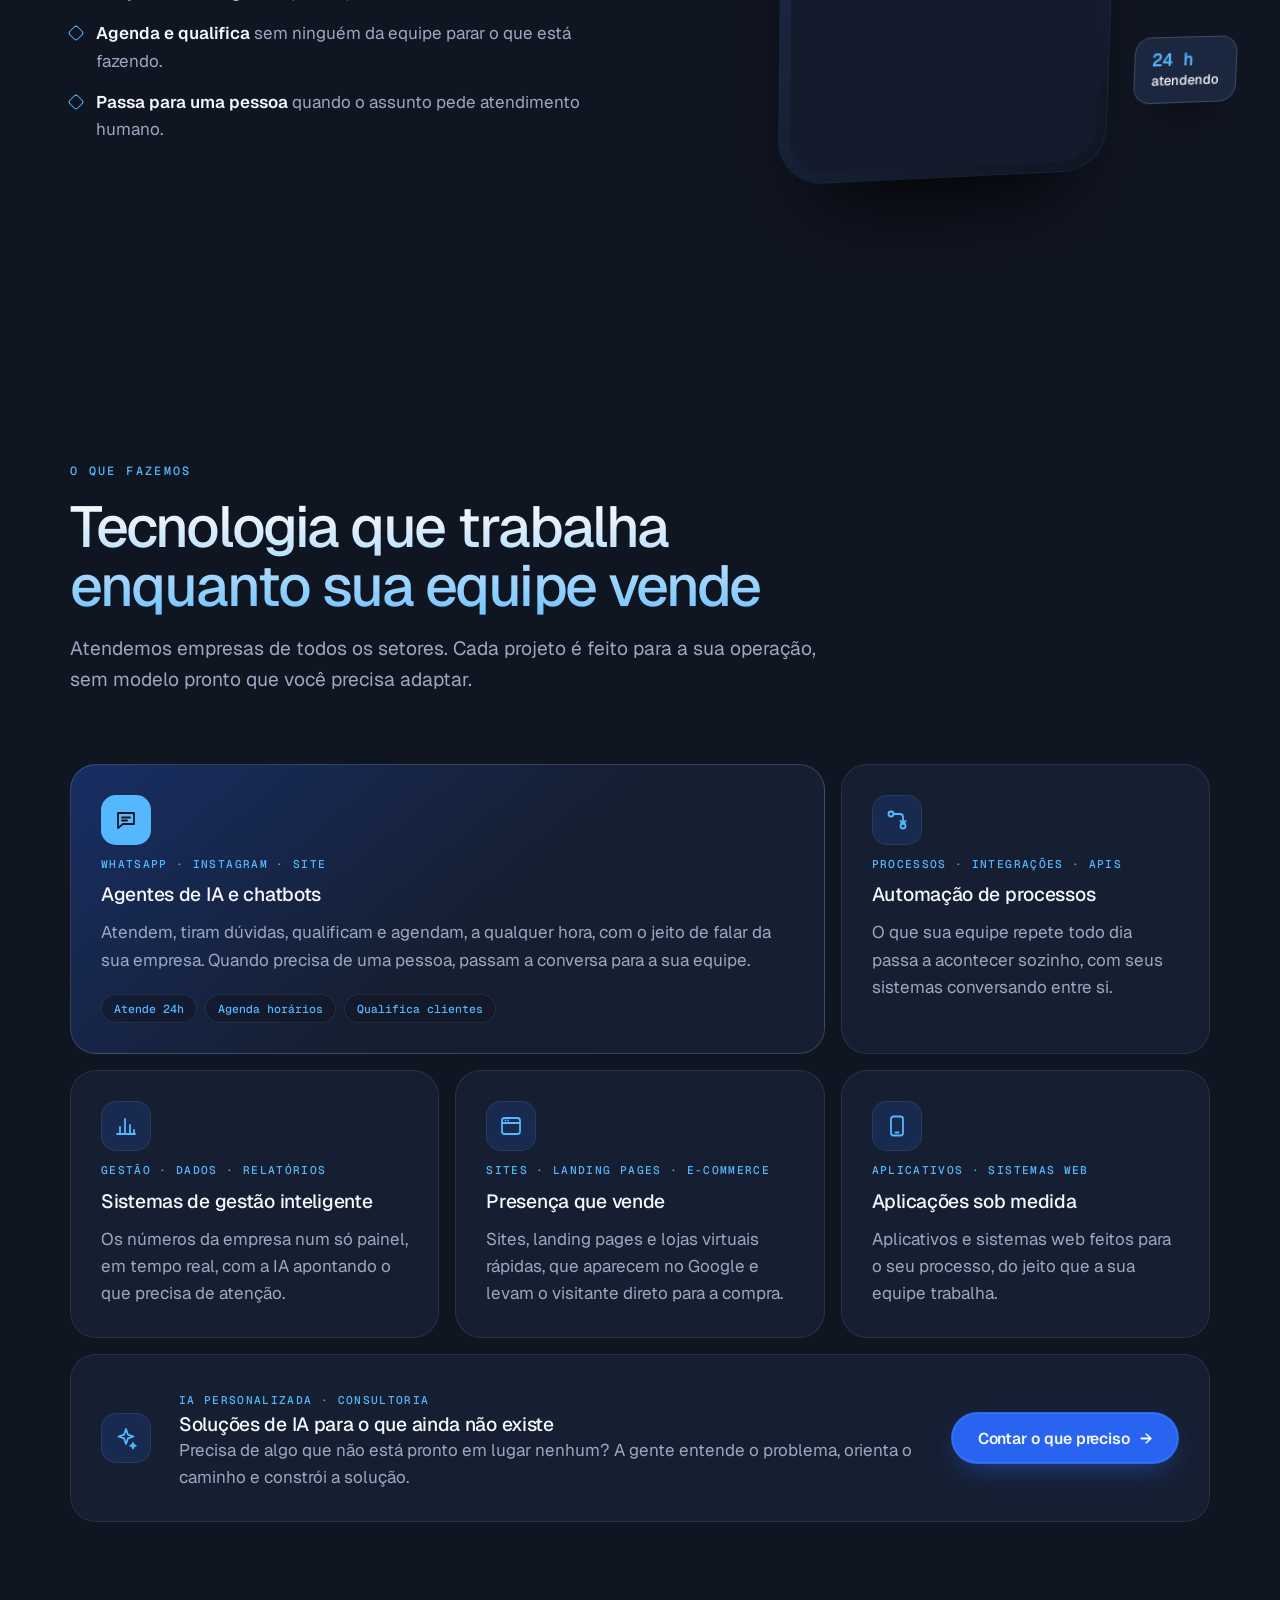
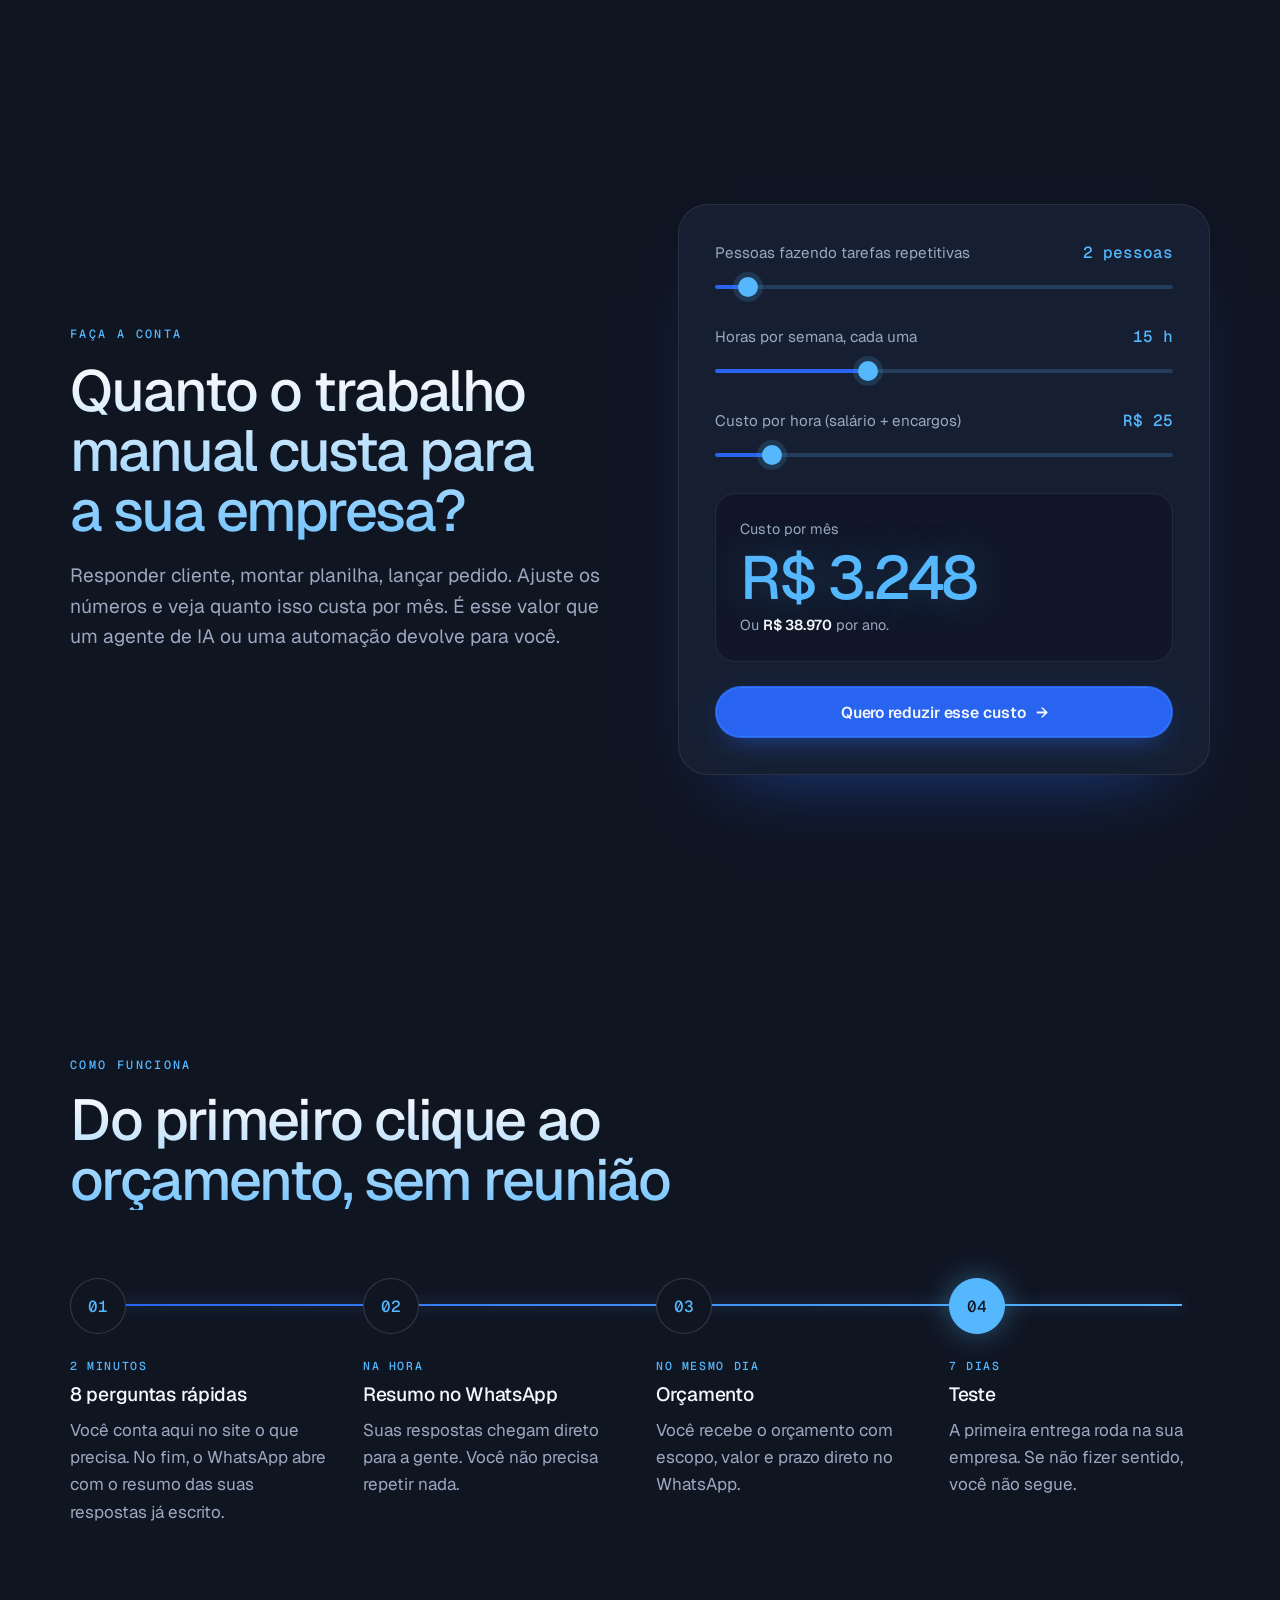
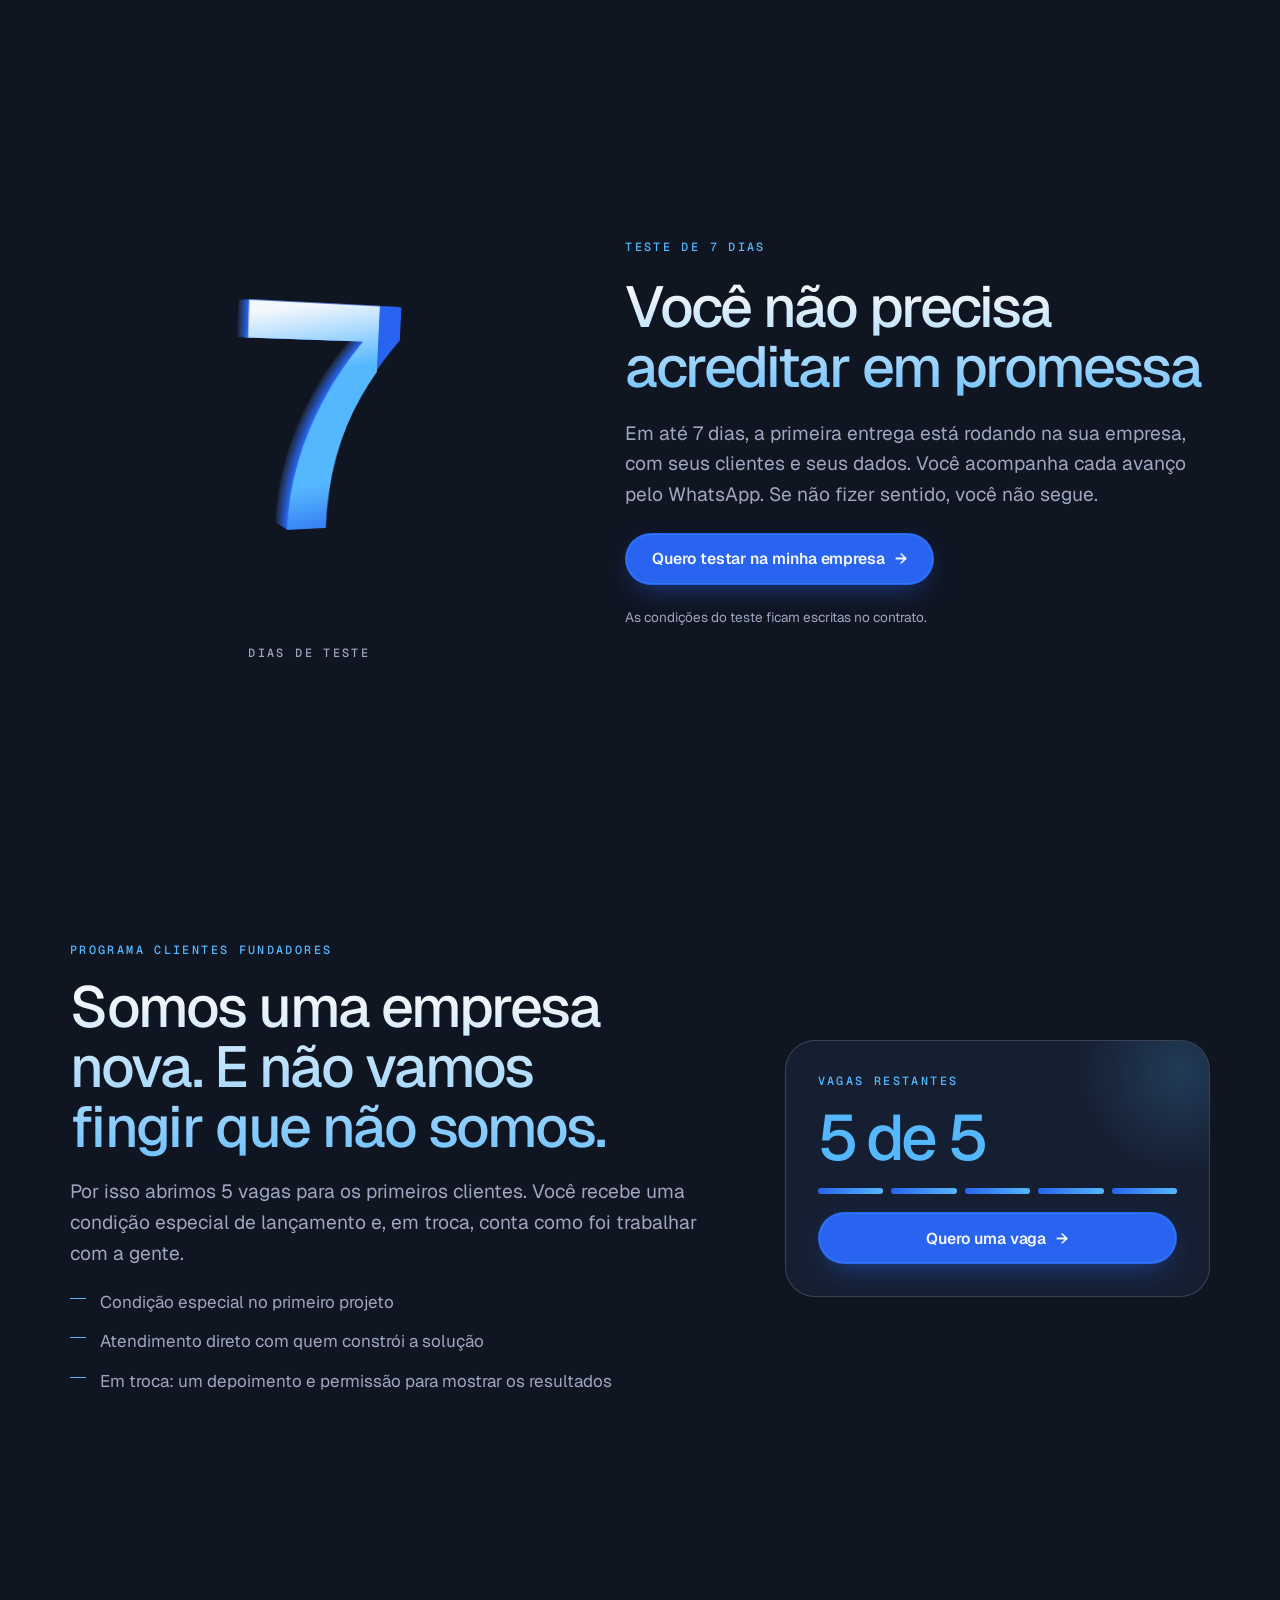
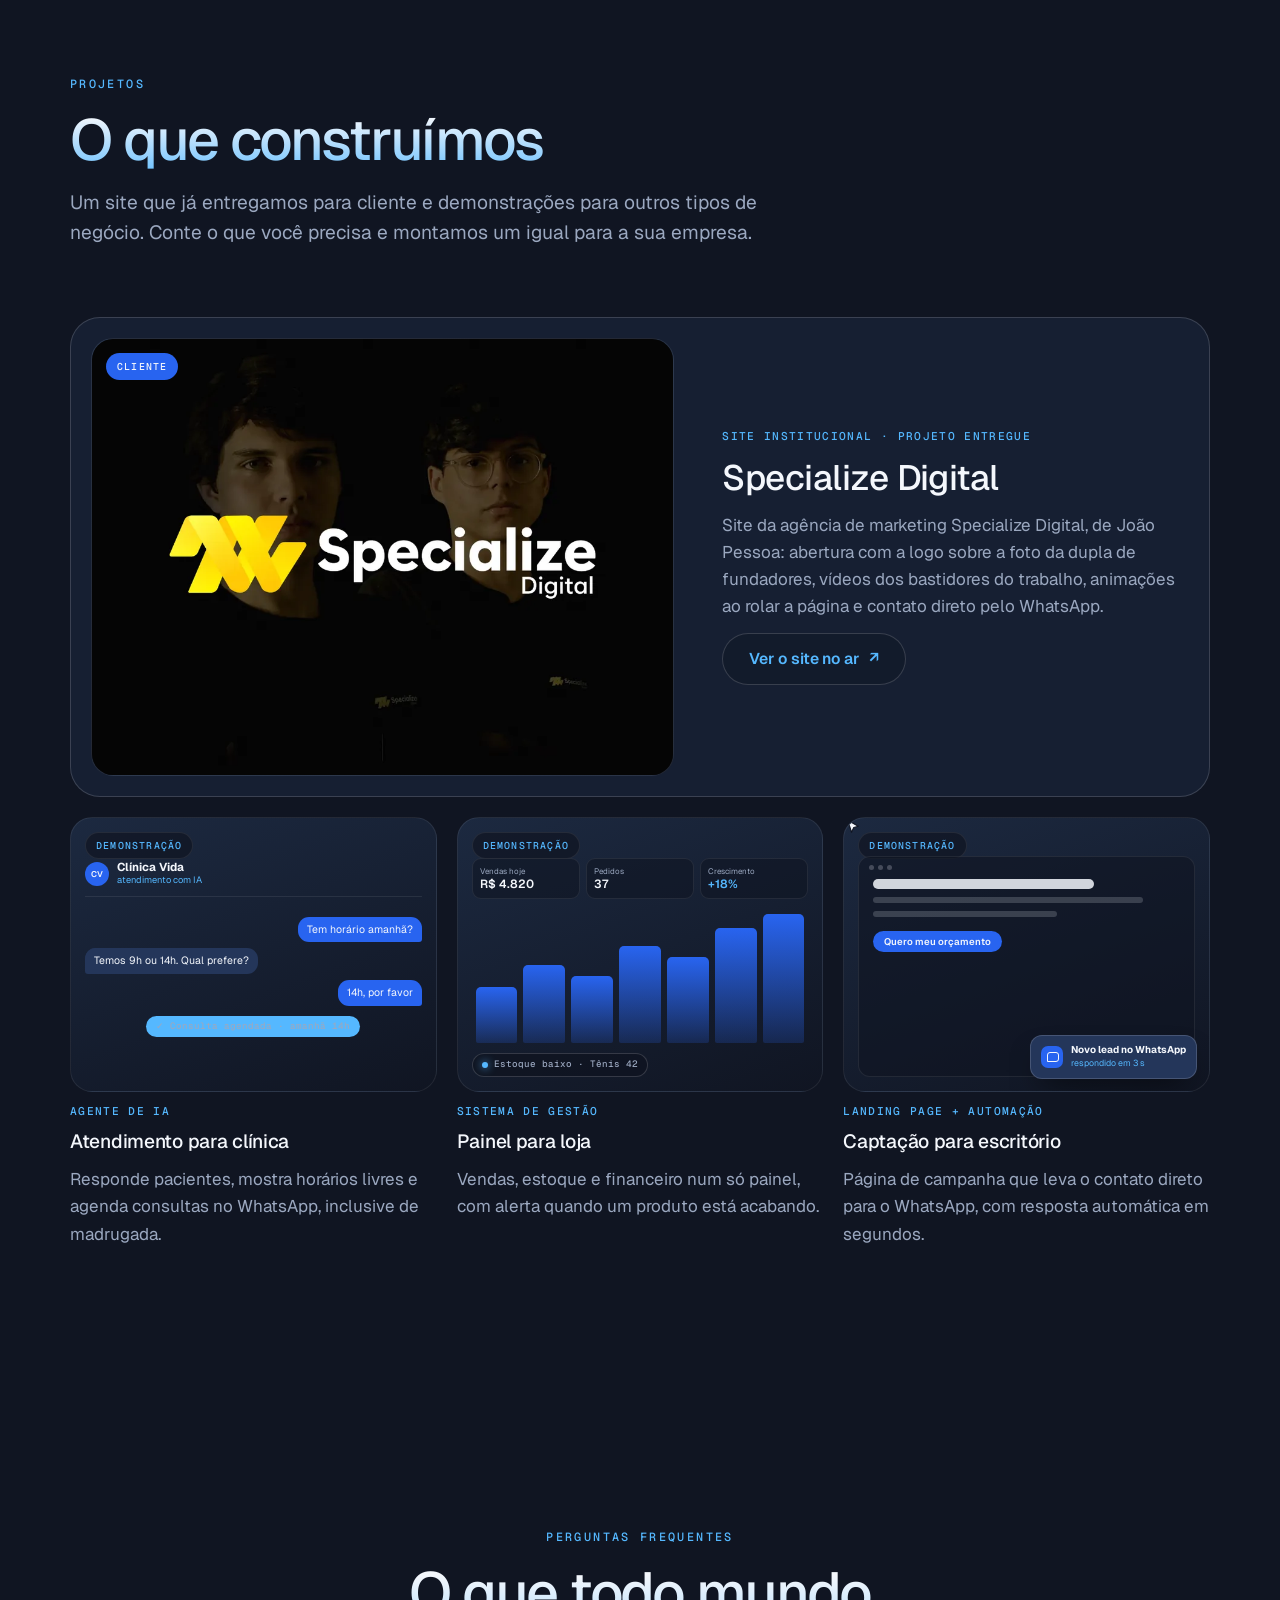
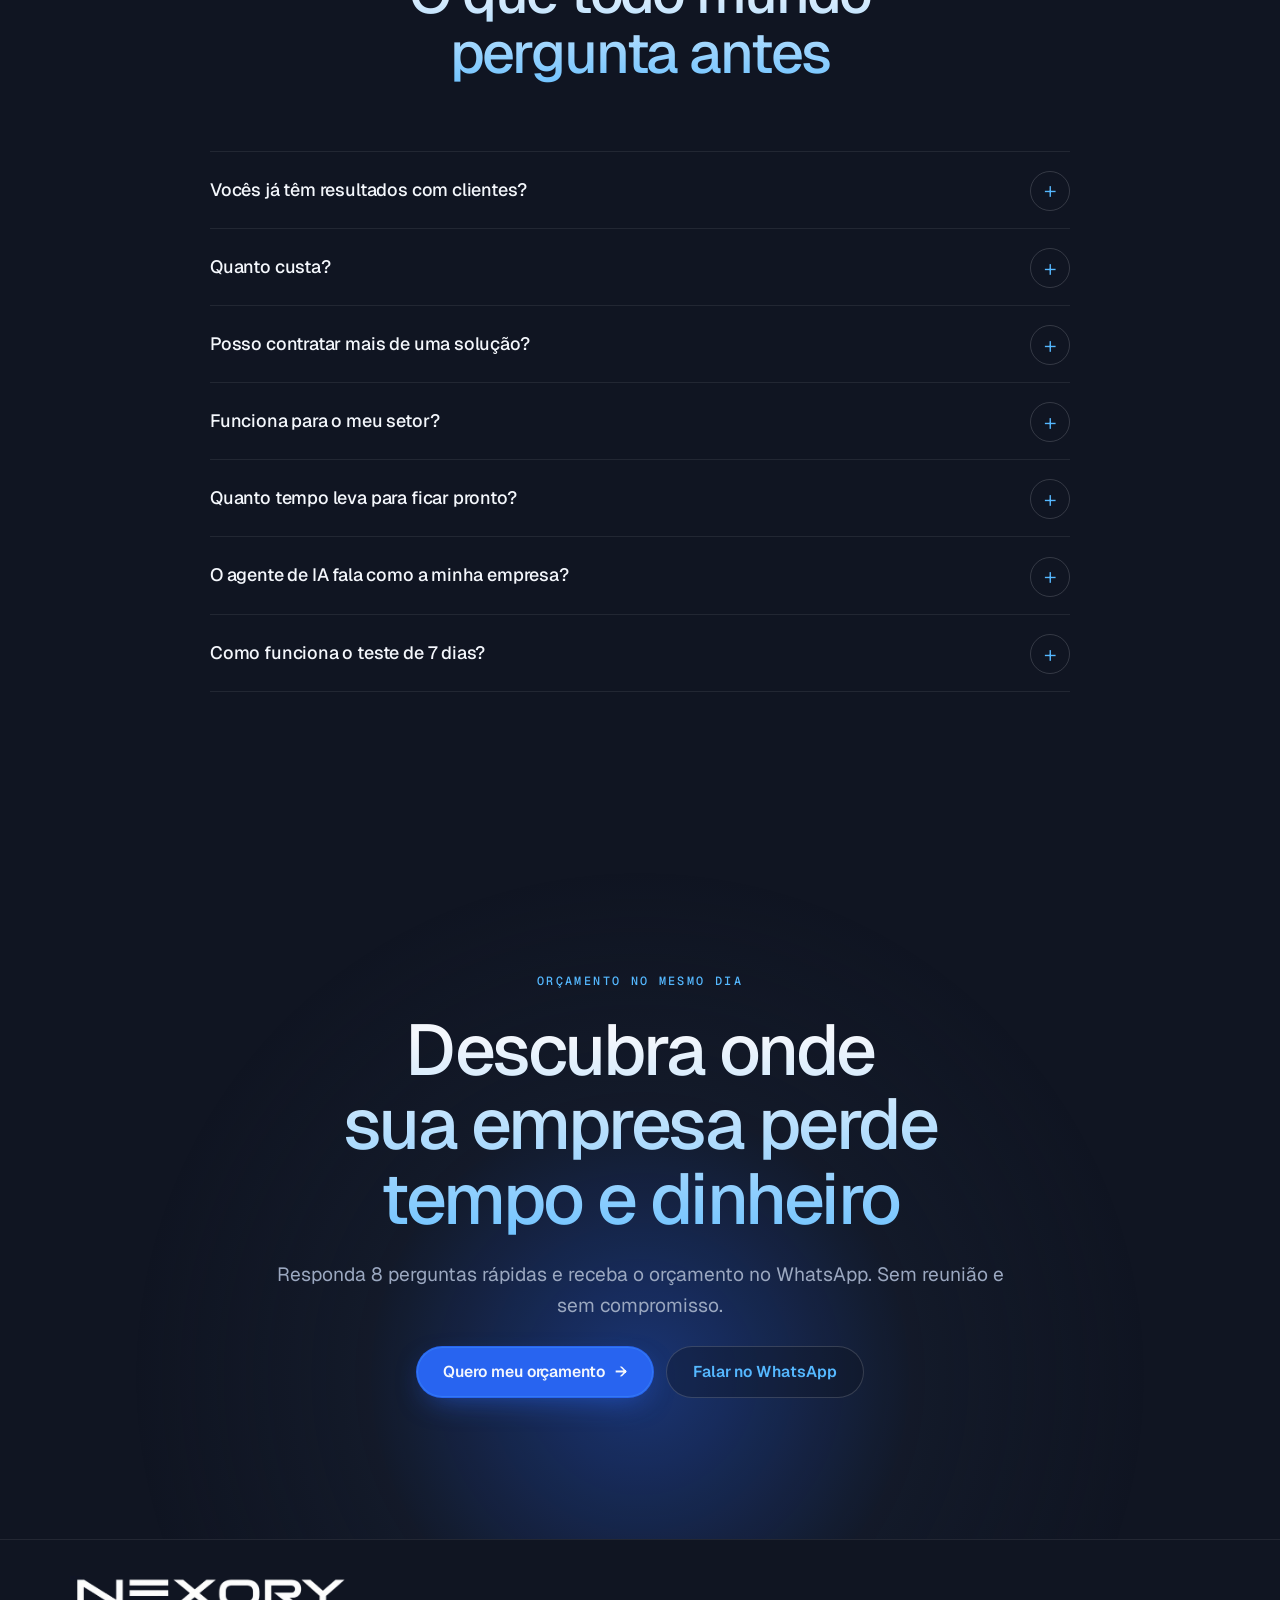
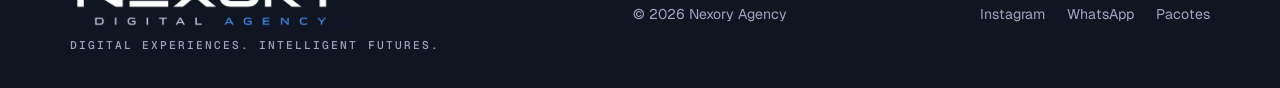
==== commit ddd4d9a0: "Vercel: liga Speed Insights e Web Analytics no HTML Os scripts só carregam quando o site roda em *.v" ====
--- a/index.html
+++ b/index.html
@@ -15,6 +15,7 @@
 <link rel="stylesheet" href="https://fonts.googleapis.com/css2?family=Geist:wght@300..700&family=Geist+Mono:wght@400;500&display=swap">
 <link rel="stylesheet" href="assets/style.css">
 <script>document.documentElement.classList.add("js")</script>
+<script>/* Métricas da Vercel (Speed Insights e Web Analytics): só carregam quando o site roda na Vercel */ if (location.hostname.endsWith(".vercel.app")) { window.si = window.si || function () { (window.siq = window.siq || []).push(arguments); }; window.va = window.va || function () { (window.vaq = window.vaq || []).push(arguments); }; ["/_vercel/speed-insights/script.js", "/_vercel/insights/script.js"].forEach(function (src) { var s = document.createElement("script"); s.defer = true; s.src = src; document.head.appendChild(s); }); }</script>
 <script src="assets/config.js" defer></script>
 <script src="assets/app.js" defer></script>
 </head>
